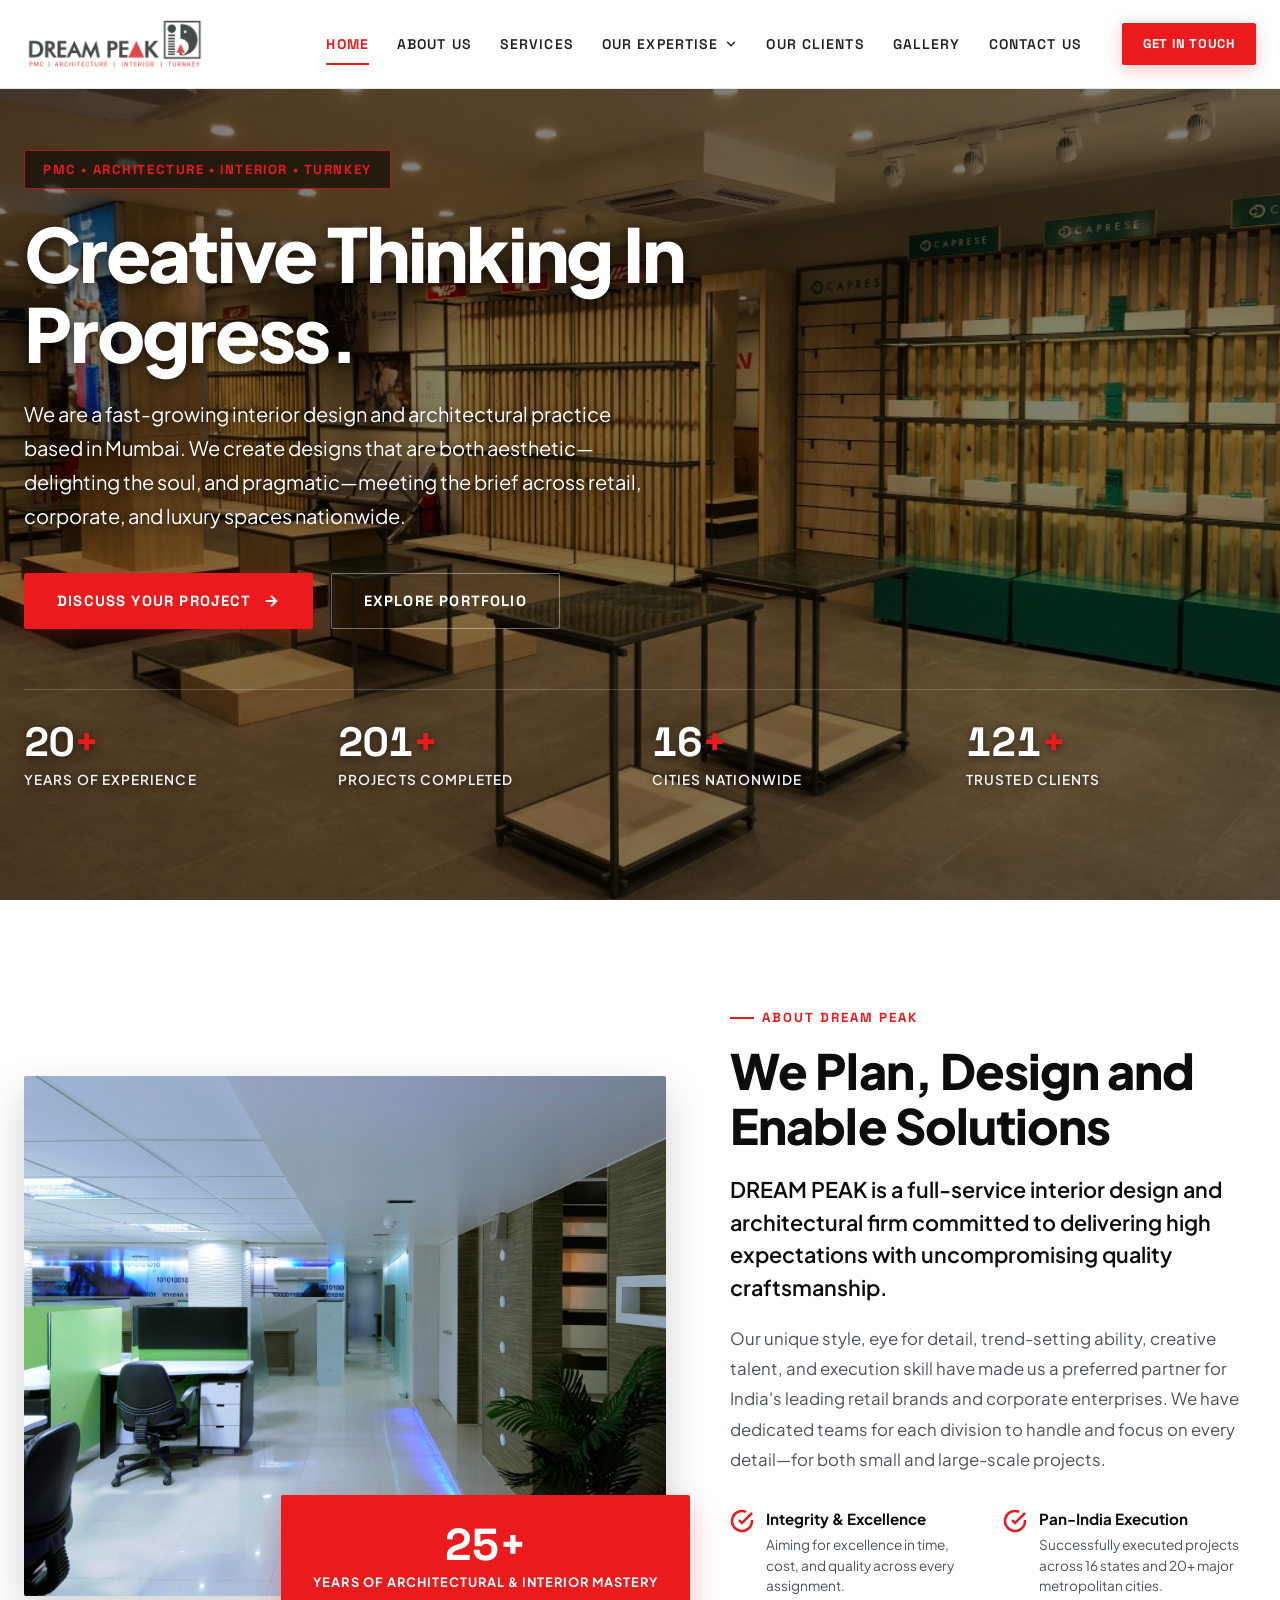
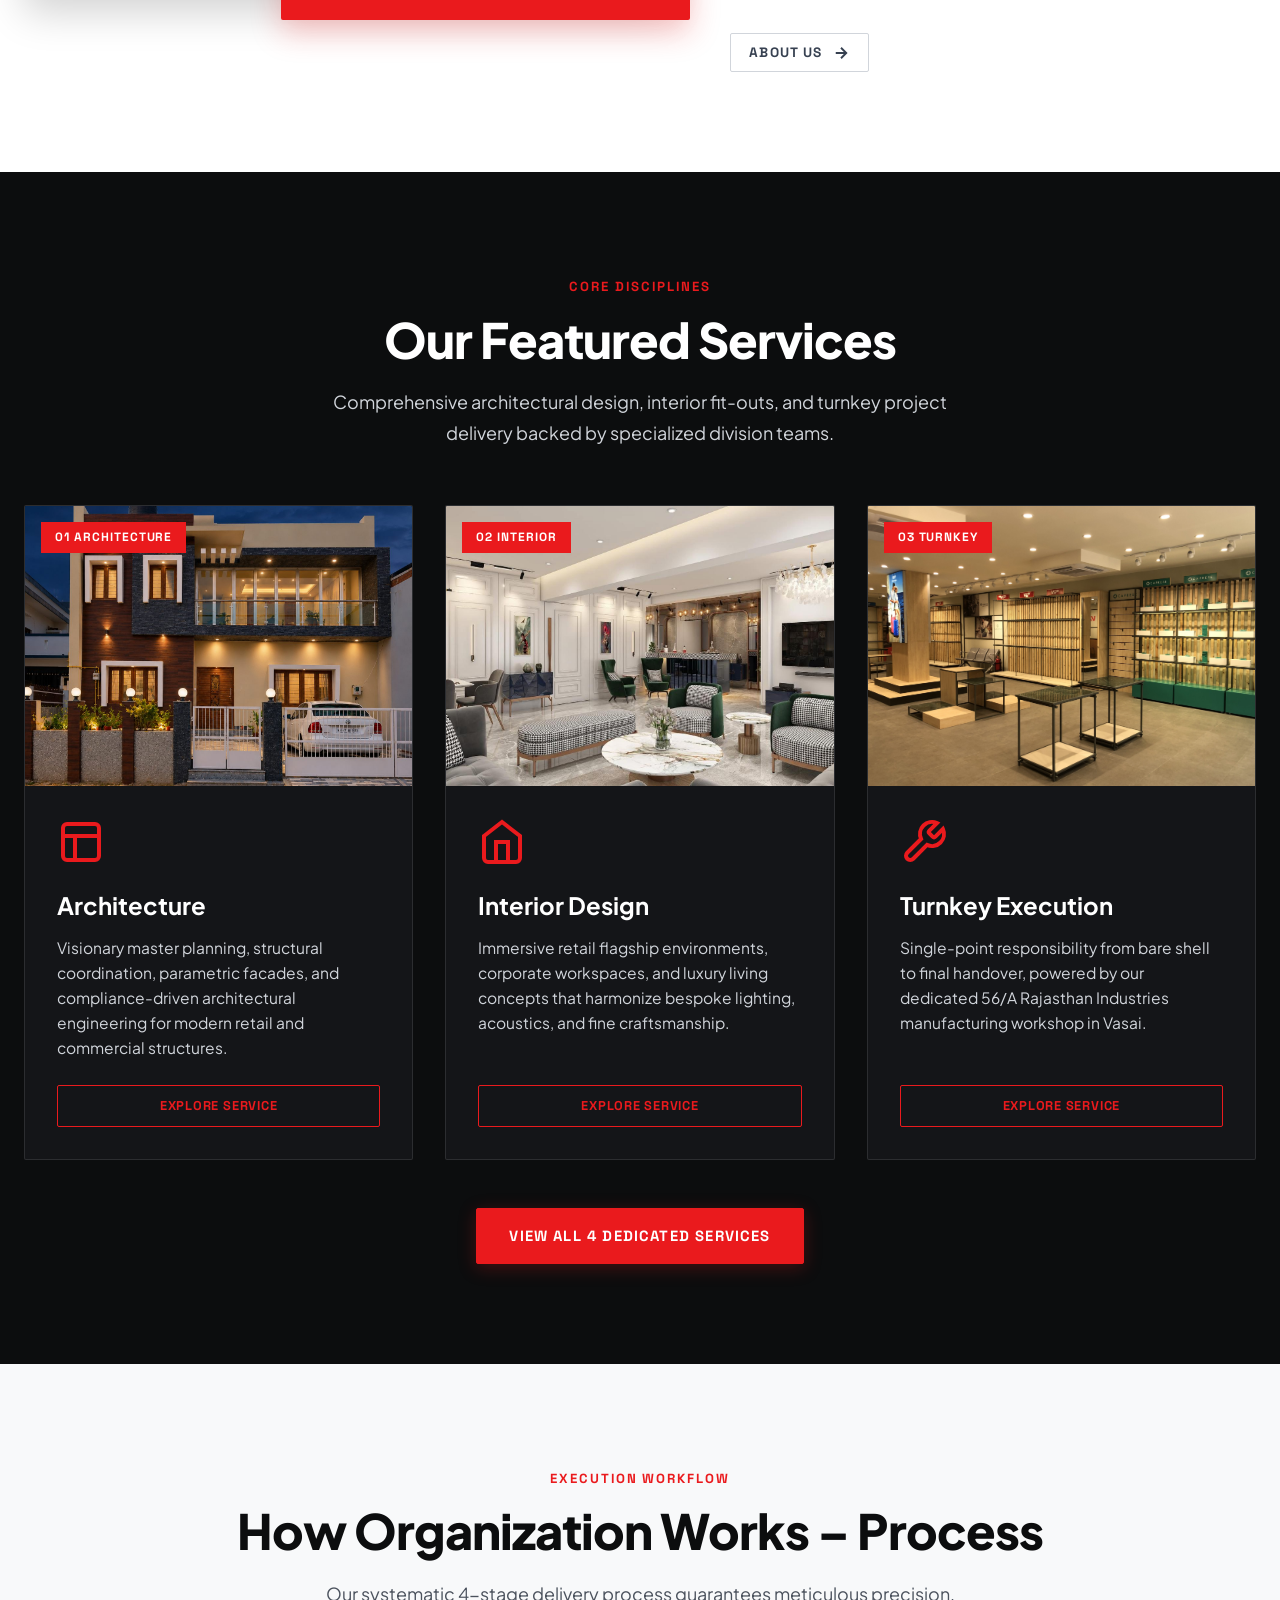
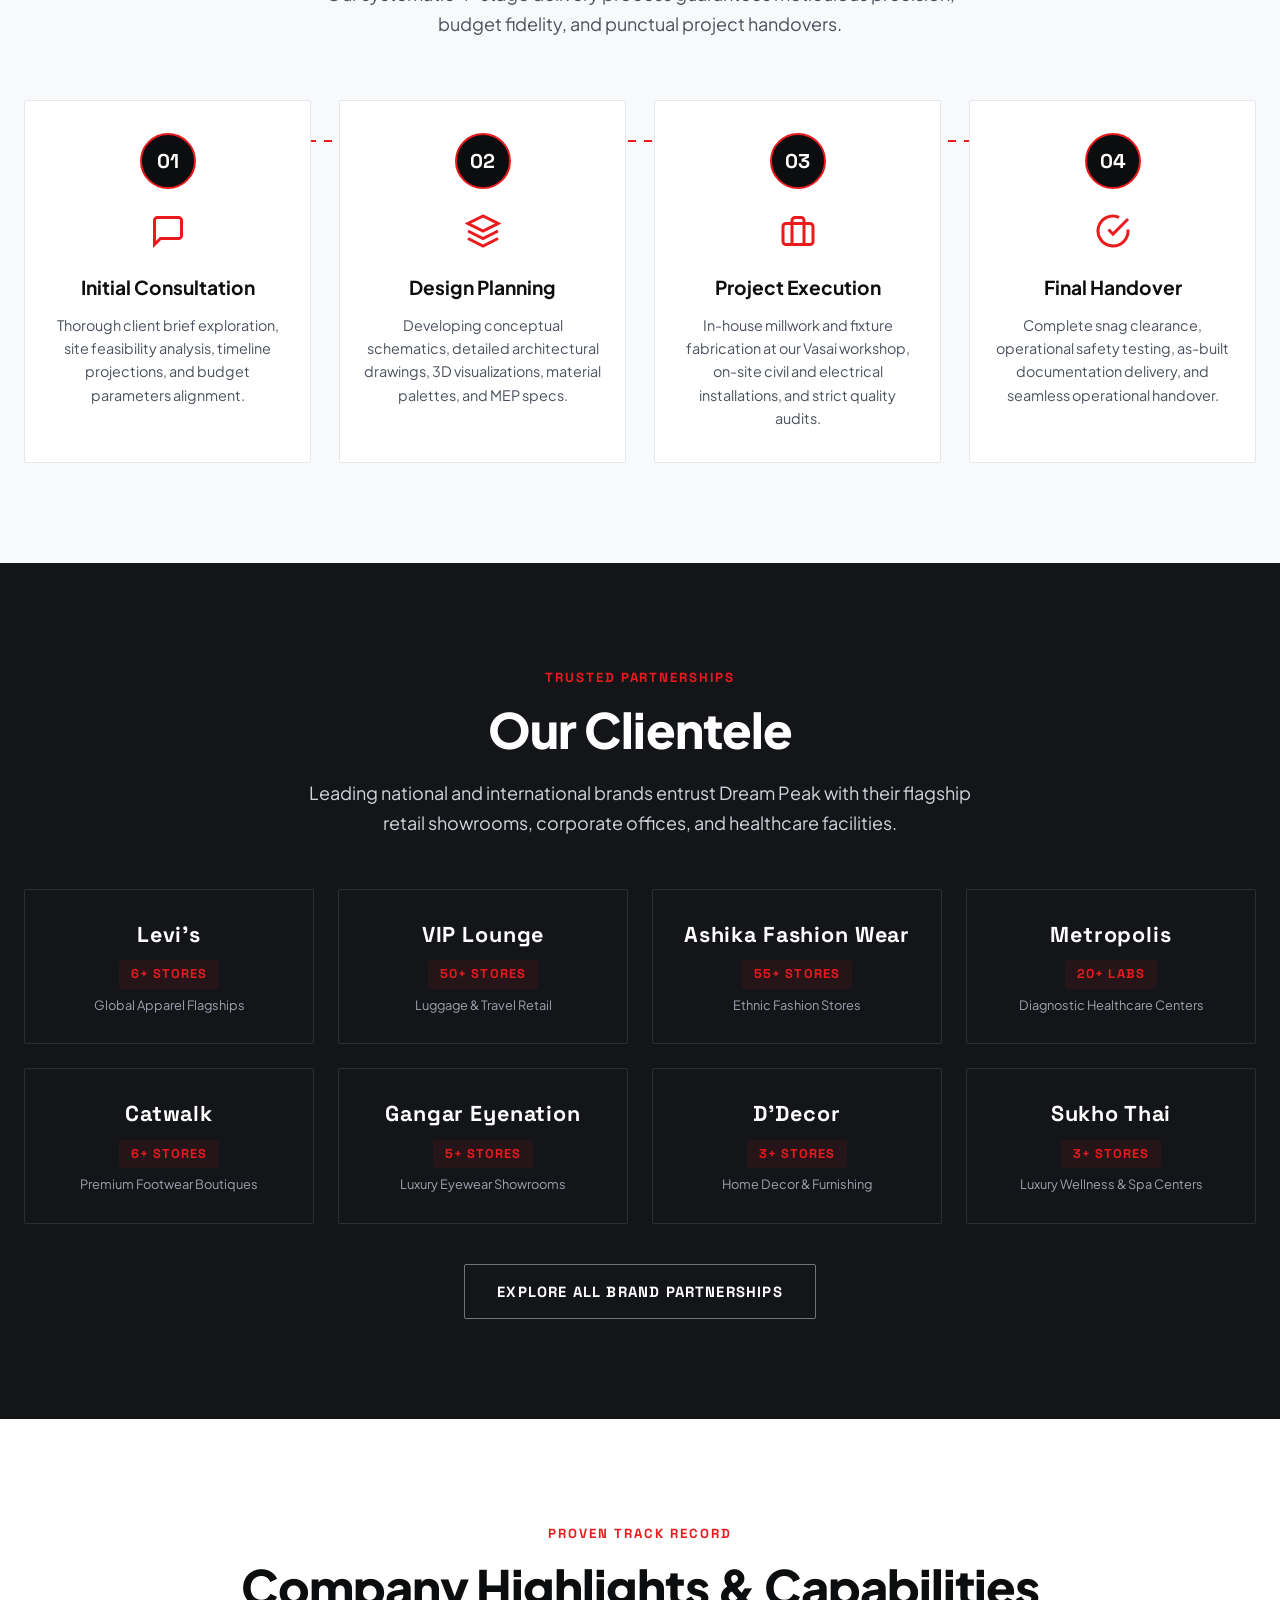
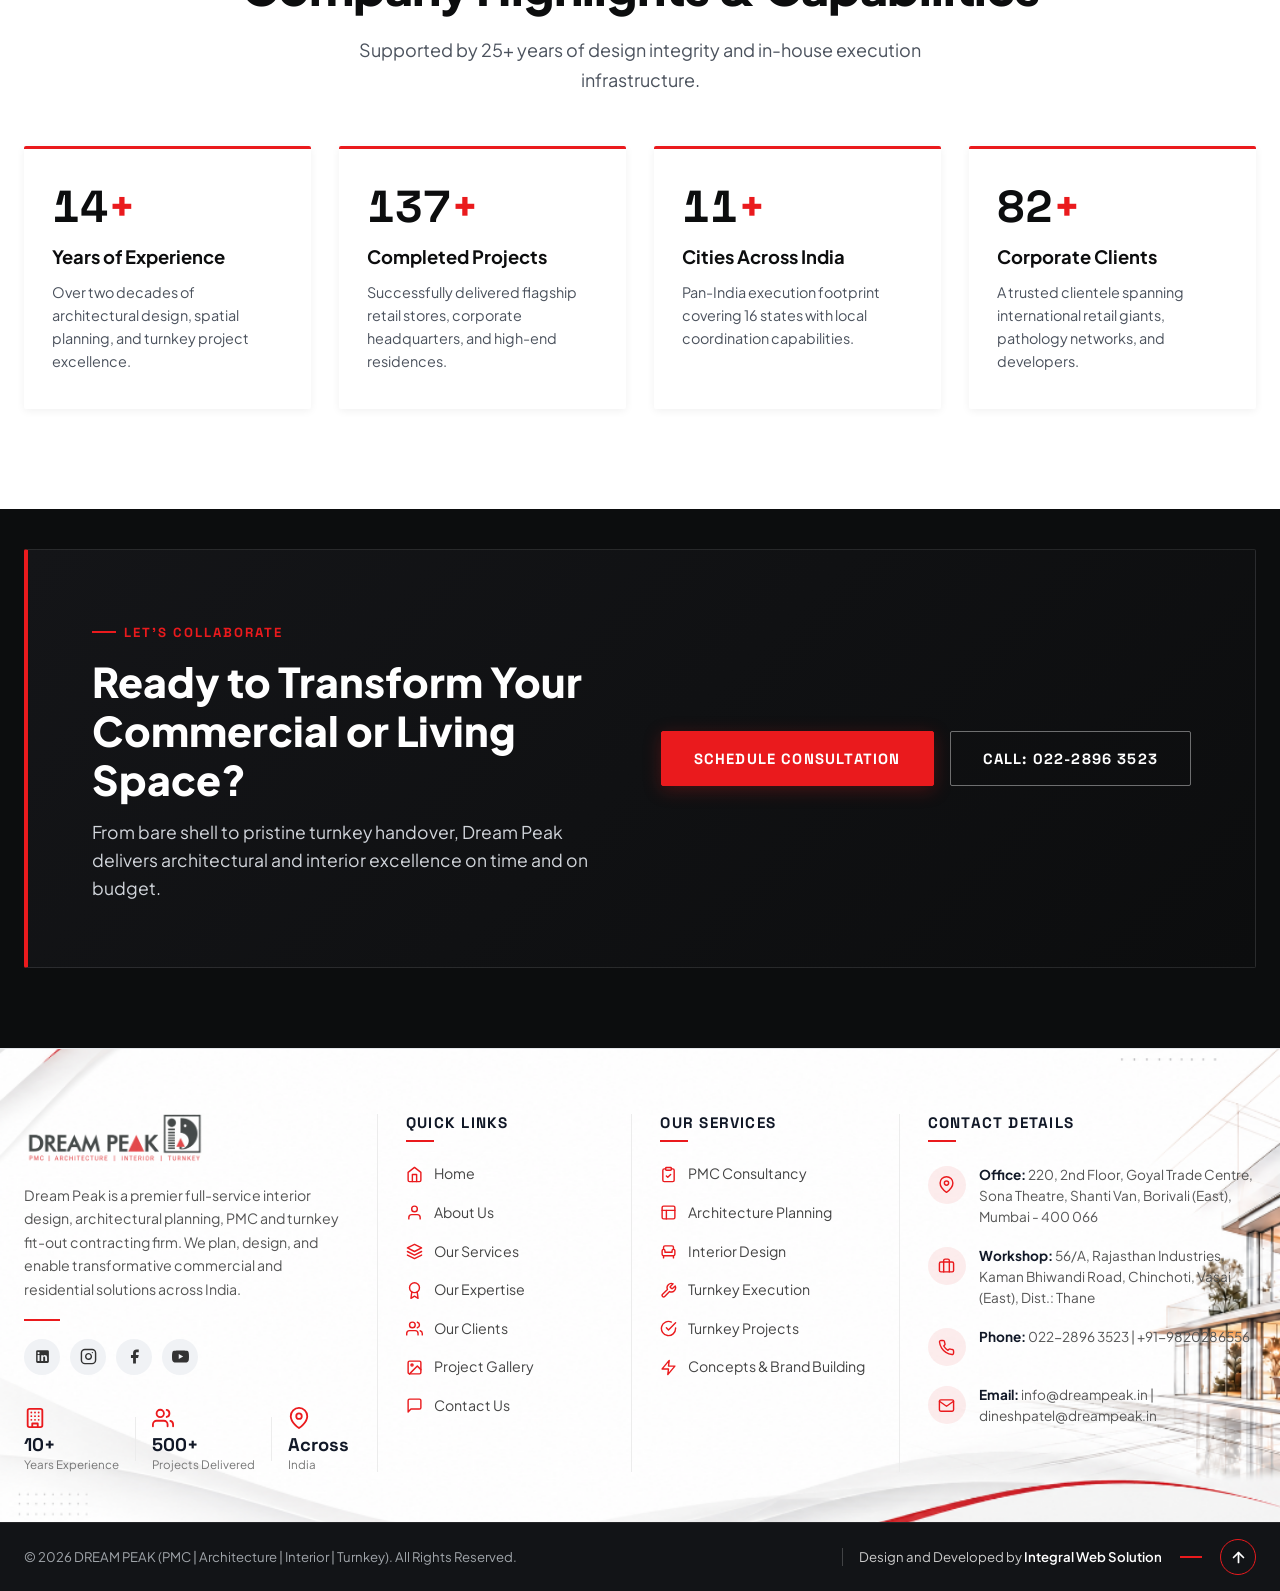
==== index.html @ 06df2786 "Initial commit - DreamPeak Website" ====
<!DOCTYPE html>
<html lang="en">
<head>
  <meta charset="UTF-8">
  <meta name="viewport" content="width=device-width, initial-scale=1.0">
  <title>DREAM PEAK | Architecture, Interior Design & Turnkey Execution</title>
  <meta name="description" content="Dream Peak is a premier architecture, interior design, PMC and turnkey execution firm. Delivering aesthetic and pragmatic retail, corporate and residential projects across India.">
  <link rel="stylesheet" href="assets/css/style.css">
  <link rel="icon" type="image/png" href="assets/images/logo/logo.png">
</head>
<body>

  <!-- SITE HEADER & NAVIGATION (PURE WHITE THEME) -->
  <header class="site-header">
    <div class="container header-container">
      <a href="/" class="site-logo">
        <img src="assets/images/logo/logo.png" alt="Dream Peak - PMC | Architecture | Interior | Turnkey">
      </a>

      <nav class="main-nav">
        <ul class="nav-links">
          <li class="nav-item"><a href="/" class="nav-link active">Home</a></li>
          <li class="nav-item"><a href="/about" class="nav-link">About Us</a></li>
          <li class="nav-item"><a href="/services" class="nav-link">Services</a></li>
                    <li class="nav-item nav-item-has-mega" id="expertiseNavItem">
            <a href="/expertise" class="nav-link nav-link-mega" id="expertiseMenuToggle" aria-haspopup="true" aria-expanded="false">
              <span>Our Expertise</span>
              <svg class="mega-chevron" viewBox="0 0 24 24" fill="none" stroke="currentColor" stroke-width="2.5" stroke-linecap="round" stroke-linejoin="round">
                <polyline points="6 9 12 15 18 9"></polyline>
              </svg>
            </a>
            
            <!-- MEGA MENU DROPDOWN PANEL -->
            <div class="mega-menu" id="expertiseMegaMenu" role="region" aria-label="Our Expertise submenu">
              <div class="mega-menu-pointer"></div>
              <div class="mega-menu-container">
                <div class="mega-menu-grid">
                  <!-- Category 1: Retail -->
                  <div class="mega-menu-col">
                    <a href="/retail" class="mega-category-card">
                      <div class="mega-img-wrap">
                        <img src="assets/images/expertise/mega-retail.jpg" alt="Retail Interior Solutions by Dream Peak" class="mega-img" loading="lazy">
                      </div>
                      <div class="mega-content">
                        <h3 class="mega-title">Retail</h3>
                        <p class="mega-desc">
                          End-to-end retail interior solutions that create engaging, brand-aligned spaces and high-performance customer experiences.
                        </p>
                        <span class="mega-cta">
                          Explore Retail <span class="mega-arrow">&rarr;</span>
                        </span>
                      </div>
                    </a>
                  </div>

                  <!-- Subtle Vertical Divider -->
                  <div class="mega-menu-divider"></div>

                  <!-- Category 2: Residence -->
                  <div class="mega-menu-col">
                    <a href="/residence" class="mega-category-card">
                      <div class="mega-img-wrap">
                        <img src="assets/images/expertise/mega-residence.jpg" alt="Residential Interior Design by Dream Peak" class="mega-img" loading="lazy">
                      </div>
                      <div class="mega-content">
                        <h3 class="mega-title">Residence</h3>
                        <p class="mega-desc">
                          Thoughtfully designed residential interiors that blend comfort, aesthetics, and functionality to create modern, personalized homes.
                        </p>
                        <span class="mega-cta">
                          Explore Residence <span class="mega-arrow">&rarr;</span>
                        </span>
                      </div>
                    </a>
                  </div>
                </div>
              </div>
            </div>
          </li>
          <li class="nav-item"><a href="/clients" class="nav-link">Our Clients</a></li>
          <li class="nav-item"><a href="/gallery" class="nav-link">Gallery</a></li>
          <li class="nav-item"><a href="/contact" class="nav-link">Contact Us</a></li>
        </ul>
        <div class="nav-cta">
          <a href="/contact" class="btn btn-primary btn-sm">Get In Touch</a>
        </div>
      </nav>

      <button class="mobile-toggle" aria-label="Open mobile navigation menu">
        <svg viewBox="0 0 24 24" fill="none" stroke="currentColor" stroke-width="2.2" stroke-linecap="round" stroke-linejoin="round">
          <line x1="3" y1="12" x2="21" y2="12"></line>
          <line x1="3" y1="6" x2="21" y2="6"></line>
          <line x1="3" y1="18" x2="21" y2="18"></line>
        </svg>
      </button>
    </div>
  </header>

  <!-- MOBILE NAVIGATION DRAWER -->
  <div class="mobile-drawer-overlay"></div>
  <aside class="mobile-drawer">
    <div>
      <div style="display: flex; align-items: center; justify-content: space-between; margin-bottom: 32px;">
        <img src="assets/images/logo/logo.png" alt="Dream Peak Logo" style="height: 38px; width: auto;">
        <button class="mobile-drawer-close" aria-label="Close mobile menu" style="background: none; border: none; color: #222222; cursor: pointer; padding: 4px;">
          <svg viewBox="0 0 24 24" style="width: 24px; height: 24px;" fill="none" stroke="currentColor" stroke-width="2">
            <line x1="18" y1="6" x2="6" y2="18"></line>
            <line x1="6" y1="6" x2="18" y2="18"></line>
          </svg>
        </button>
      </div>
      <nav class="mobile-nav-links">
        <a href="/" class="mobile-nav-link active">Home</a>
        <a href="/about" class="mobile-nav-link">About Us</a>
        <a href="/services" class="mobile-nav-link">Services</a>
                <div class="mobile-mega-item">
          <div class="mobile-mega-header" id="mobileExpertiseToggle">
            <a href="/expertise" class="mobile-nav-link">Our Expertise</a>
            <button type="button" class="mobile-mega-btn" aria-label="Toggle Our Expertise subcategories">
              <svg class="mobile-mega-chevron" viewBox="0 0 24 24" fill="none" stroke="currentColor" stroke-width="2.5"><polyline points="6 9 12 15 18 9"></polyline></svg>
            </button>
          </div>
          <div class="mobile-mega-submenu" id="mobileExpertiseSubmenu">
            <a href="/retail" class="mobile-mega-card">
              <img src="assets/images/expertise/mega-retail.jpg" alt="Retail" class="mobile-mega-img" loading="lazy">
              <div>
                <div class="mobile-mega-title">Retail</div>
                <div class="mobile-mega-cta">Explore Retail &rarr;</div>
              </div>
            </a>
            <a href="/residence" class="mobile-mega-card">
              <img src="assets/images/expertise/mega-residence.jpg" alt="Residence" class="mobile-mega-img" loading="lazy">
              <div>
                <div class="mobile-mega-title">Residence</div>
                <div class="mobile-mega-cta">Explore Residence &rarr;</div>
              </div>
            </a>
          </div>
        </div>
        <a href="/clients" class="mobile-nav-link">Our Clients</a>
        <a href="/gallery" class="mobile-nav-link">Gallery</a>
        <a href="/contact" class="mobile-nav-link">Contact Us</a>
      </nav>
    </div>

    <div class="mobile-drawer-footer">
      <a href="/contact" class="btn btn-primary" style="width: 100%;">Discuss Project</a>
      <div class="mobile-contact-info">
        <p><strong>Office:</strong> Goyal Trade Centre, Borivali (E), Mumbai</p>
        <p><strong>Phone:</strong> 022-2896 3523 | +91-9820286556</p>
        <p><strong>Email:</strong> info@dreampeak.in</p>
      </div>
    </div>
  </aside>

  <main>
    <!-- SECTION 1: MAIN HERO BANNER -->
    <section class="home-hero">
      <img src="assets/images/hero/IMG_2718.JPG" alt="Dream Peak Architecture & Interior Projects - Retail Showroom" class="home-hero-bg">
      <div class="home-hero-overlay"></div>
      <div class="container">
        <div class="home-hero-content">
          <div class="hero-badge">PMC • Architecture • Interior • Turnkey</div>
          <h1 class="hero-title">Creative Thinking In Progress.</h1>
          <p class="hero-subtitle">
            We are a fast-growing interior design and architectural practice based in Mumbai. We create designs that are both aesthetic—delighting the soul, and pragmatic—meeting the brief across retail, corporate, and luxury spaces nationwide.
          </p>
          <div class="hero-actions">
            <a href="/contact" class="btn btn-primary">
              Discuss Your Project
              <svg viewBox="0 0 24 24" fill="none" stroke="currentColor" stroke-width="2.5">
                <line x1="5" y1="12" x2="19" y2="12"></line>
                <polyline points="12 5 19 12 12 19"></polyline>
              </svg>
            </a>
            <a href="/gallery" class="btn btn-outline-white">Explore Portfolio</a>
          </div>
        </div>

        <!-- ANIMATED STATISTICS SECTION -->
        <div class="hero-stats-bar">
          <div class="stat-item">
            <div class="stat-number"><span class="counter" data-target="25">0</span><span class="text-red">+</span></div>
            <div class="stat-label">Years of Experience</div>
          </div>
          <div class="stat-item">
            <div class="stat-number"><span class="counter" data-target="250">0</span><span class="text-red">+</span></div>
            <div class="stat-label">Projects Completed</div>
          </div>
          <div class="stat-item">
            <div class="stat-number"><span class="counter" data-target="20">0</span><span class="text-red">+</span></div>
            <div class="stat-label">Cities Nationwide</div>
          </div>
          <div class="stat-item">
            <div class="stat-number"><span class="counter" data-target="150">0</span><span class="text-red">+</span></div>
            <div class="stat-label">Trusted Clients</div>
          </div>
        </div>
      </div>
    </section>

    <!-- SECTION 2: ABOUT DREAM PEAK (WHITE SECTION) -->
    <section class="section section-white">
      <div class="container">
        <div class="about-grid">
          <div class="about-image-wrapper">
            <img src="assets/images/gallery/corporate-office-passage.jpg" alt="Dream Peak Office and Design Practice" class="about-main-image">
            <div class="about-experience-badge">
              <div class="experience-years">25+</div>
              <div class="experience-text">Years of Architectural & Interior Mastery</div>
            </div>
          </div>

          <div class="about-content">
            <div class="section-tag">About Dream Peak</div>
            <h2 class="section-title">We Plan, Design and Enable Solutions</h2>
            <p class="about-content-lead">
              DREAM PEAK is a full-service interior design and architectural firm committed to delivering high expectations with uncompromising quality craftsmanship.
            </p>
            <p class="about-content-body">
              Our unique style, eye for detail, trend-setting ability, creative talent, and execution skill have made us a preferred partner for India's leading retail brands and corporate enterprises. We have dedicated teams for each division to handle and focus on every detail—for both small and large-scale projects.
            </p>

            <div class="about-pillars">
              <div class="pillar-item">
                <svg class="pillar-icon" viewBox="0 0 24 24" fill="none" stroke="currentColor" stroke-width="2.5">
                  <path d="M22 11.08V12a10 10 0 1 1-5.93-9.14"></path>
                  <polyline points="22 4 12 14.01 9 11.01"></polyline>
                </svg>
                <div>
                  <h4 class="pillar-title">Integrity & Excellence</h4>
                  <p class="pillar-desc">Aiming for excellence in time, cost, and quality across every assignment.</p>
                </div>
              </div>

              <div class="pillar-item">
                <svg class="pillar-icon" viewBox="0 0 24 24" fill="none" stroke="currentColor" stroke-width="2.5">
                  <path d="M22 11.08V12a10 10 0 1 1-5.93-9.14"></path>
                  <polyline points="22 4 12 14.01 9 11.01"></polyline>
                </svg>
                <div>
                  <h4 class="pillar-title">Pan-India Execution</h4>
                  <p class="pillar-desc">Successfully executed projects across 16 states and 20+ major metropolitan cities.</p>
                </div>
              </div>
            </div>

            <a href="/about" class="btn btn-outline-dark">
              About Us
              <svg viewBox="0 0 24 24" fill="none" stroke="currentColor" stroke-width="2.5">
                <line x1="5" y1="12" x2="19" y2="12"></line>
                <polyline points="12 5 19 12 12 19"></polyline>
              </svg>
            </a>
          </div>
        </div>
      </div>
    </section>

    <!-- SECTION 3: OUR SERVICES (DARK SECTION) -->
    <section class="section section-dark">
      <div class="container">
        <div class="text-center">
          <div class="section-tag">Core Disciplines</div>
          <h2 class="section-title">Our Featured Services</h2>
          <p class="section-subtitle">
            Comprehensive architectural design, interior fit-outs, and turnkey project delivery backed by specialized division teams.
          </p>
        </div>

        <div class="featured-services-grid">
          <!-- Card 1: Architecture -->
          <div class="service-card">
            <div class="service-card-image">
              <img src="assets/images/services/architecture.png" alt="Architecture Design Service">
              <div class="service-card-badge">01 Architecture</div>
            </div>
            <div class="service-card-body">
              <svg class="service-card-icon" viewBox="0 0 24 24" fill="none" stroke="currentColor" stroke-width="2">
                <rect x="3" y="3" width="18" height="18" rx="2" ry="2"></rect>
                <line x1="3" y1="9" x2="21" y2="9"></line>
                <line x1="9" y1="21" x2="9" y2="9"></line>
              </svg>
              <h3 class="service-card-title">Architecture</h3>
              <p class="service-card-desc">
                Visionary master planning, structural coordination, parametric facades, and compliance-driven architectural engineering for modern retail and commercial structures.
              </p>
              <a href="/services" class="btn btn-outline-red btn-sm">Explore Service</a>
            </div>
          </div>

          <!-- Card 2: Interior Design -->
          <div class="service-card">
            <div class="service-card-image">
              <img src="assets/images/services/interior.jpg" alt="Interior Design Service">
              <div class="service-card-badge">02 Interior</div>
            </div>
            <div class="service-card-body">
              <svg class="service-card-icon" viewBox="0 0 24 24" fill="none" stroke="currentColor" stroke-width="2">
                <path d="M3 9l9-7 9 7v11a2 2 0 0 1-2 2H5a2 2 0 0 1-2-2z"></path>
                <polyline points="9 22 9 12 15 12 15 22"></polyline>
              </svg>
              <h3 class="service-card-title">Interior Design</h3>
              <p class="service-card-desc">
                Immersive retail flagship environments, corporate workspaces, and luxury living concepts that harmonize bespoke lighting, acoustics, and fine craftsmanship.
              </p>
              <a href="/services" class="btn btn-outline-red btn-sm">Explore Service</a>
            </div>
          </div>

          <!-- Card 3: Turnkey Execution -->
          <div class="service-card">
            <div class="service-card-image">
              <img src="assets/images/services/turnkey.jpg" alt="Turnkey Execution Service">
              <div class="service-card-badge">03 Turnkey</div>
            </div>
            <div class="service-card-body">
              <svg class="service-card-icon" viewBox="0 0 24 24" fill="none" stroke="currentColor" stroke-width="2">
                <path d="M14.7 6.3a1 1 0 0 0 0 1.4l1.6 1.6a1 1 0 0 0 1.4 0l3.77-3.77a6 6 0 0 1-7.94 7.94l-6.91 6.91a2.12 2.12 0 0 1-3-3l6.91-6.91a6 6 0 0 1 7.94-7.94l-3.76 3.76z"></path>
              </svg>
              <h3 class="service-card-title">Turnkey Execution</h3>
              <p class="service-card-desc">
                Single-point responsibility from bare shell to final handover, powered by our dedicated 56/A Rajasthan Industries manufacturing workshop in Vasai.
              </p>
              <a href="/services" class="btn btn-outline-red btn-sm">Explore Service</a>
            </div>
          </div>
        </div>

        <div style="text-align: center; margin-top: 48px;">
          <a href="/services" class="btn btn-primary">View All 4 Dedicated Services</a>
        </div>
      </div>
    </section>

    <!-- SECTION 4: HOW ORGANIZATION WORKS - PROCESS (LIGHT SECTION) -->
    <section class="section section-light">
      <div class="container">
        <div class="text-center">
          <div class="section-tag">Execution Workflow</div>
          <h2 class="section-title">How Organization Works – Process</h2>
          <p class="section-subtitle">
            Our systematic 4-stage delivery process guarantees meticulous precision, budget fidelity, and punctual project handovers.
          </p>
        </div>

        <div class="process-grid">
          <!-- Step 1 -->
          <div class="process-step">
            <div class="process-step-num">01</div>
            <svg class="process-step-icon" viewBox="0 0 24 24" fill="none" stroke="currentColor" stroke-width="2">
              <path d="M21 15a2 2 0 0 1-2 2H7l-4 4V5a2 2 0 0 1 2-2h14a2 2 0 0 1 2 2z"></path>
            </svg>
            <h3 class="process-step-title">Initial Consultation</h3>
            <p class="process-step-desc">
              Thorough client brief exploration, site feasibility analysis, timeline projections, and budget parameters alignment.
            </p>
          </div>

          <!-- Step 2 -->
          <div class="process-step">
            <div class="process-step-num">02</div>
            <svg class="process-step-icon" viewBox="0 0 24 24" fill="none" stroke="currentColor" stroke-width="2">
              <polygon points="12 2 2 7 12 12 22 7 12 2"></polygon>
              <polyline points="2 17 12 22 22 17"></polyline>
              <polyline points="2 12 12 17 22 12"></polyline>
            </svg>
            <h3 class="process-step-title">Design Planning</h3>
            <p class="process-step-desc">
              Developing conceptual schematics, detailed architectural drawings, 3D visualizations, material palettes, and MEP specs.
            </p>
          </div>

          <!-- Step 3 -->
          <div class="process-step">
            <div class="process-step-num">03</div>
            <svg class="process-step-icon" viewBox="0 0 24 24" fill="none" stroke="currentColor" stroke-width="2">
              <rect x="2" y="7" width="20" height="14" rx="2" ry="2"></rect>
              <path d="M16 21V5a2 2 0 0 0-2-2h-4a2 2 0 0 0-2 2v16"></path>
            </svg>
            <h3 class="process-step-title">Project Execution</h3>
            <p class="process-step-desc">
              In-house millwork and fixture fabrication at our Vasai workshop, on-site civil and electrical installations, and strict quality audits.
            </p>
          </div>

          <!-- Step 4 -->
          <div class="process-step">
            <div class="process-step-num">04</div>
            <svg class="process-step-icon" viewBox="0 0 24 24" fill="none" stroke="currentColor" stroke-width="2">
              <path d="M22 11.08V12a10 10 0 1 1-5.93-9.14"></path>
              <polyline points="22 4 12 14.01 9 11.01"></polyline>
            </svg>
            <h3 class="process-step-title">Final Handover</h3>
            <p class="process-step-desc">
              Complete snag clearance, operational safety testing, as-built documentation delivery, and seamless operational handover.
            </p>
          </div>
        </div>
      </div>
    </section>

    <!-- SECTION 5: OUR CLIENTELE (CHARCOAL SECTION) -->
    <section class="section section-charcoal">
      <div class="container">
        <div class="text-center">
          <div class="section-tag">Trusted Partnerships</div>
          <h2 class="section-title">Our Clientele</h2>
          <p class="section-subtitle">
            Leading national and international brands entrust Dream Peak with their flagship retail showrooms, corporate offices, and healthcare facilities.
          </p>
        </div>

                        <div class="clients-logo-grid">
          <div class="client-logo-card">
            <div class="client-brand-name">Levi's</div>
            <div class="client-brand-count">6+ Stores</div>
            <div class="client-brand-sector">Global Apparel Flagships</div>
          </div>

          <div class="client-logo-card">
            <div class="client-brand-name">VIP Lounge</div>
            <div class="client-brand-count">50+ Stores</div>
            <div class="client-brand-sector">Luggage &amp; Travel Retail</div>
          </div>

          <div class="client-logo-card">
            <div class="client-brand-name">Ashika Fashion Wear</div>
            <div class="client-brand-count">55+ Stores</div>
            <div class="client-brand-sector">Ethnic Fashion Stores</div>
          </div>

          <div class="client-logo-card">
            <div class="client-brand-name">Metropolis</div>
            <div class="client-brand-count">20+ Labs</div>
            <div class="client-brand-sector">Diagnostic Healthcare Centers</div>
          </div>

          <div class="client-logo-card">
            <div class="client-brand-name">Catwalk</div>
            <div class="client-brand-count">6+ Stores</div>
            <div class="client-brand-sector">Premium Footwear Boutiques</div>
          </div>

          <div class="client-logo-card">
            <div class="client-brand-name">Gangar Eyenation</div>
            <div class="client-brand-count">5+ Stores</div>
            <div class="client-brand-sector">Luxury Eyewear Showrooms</div>
          </div>

          <div class="client-logo-card">
            <div class="client-brand-name">D'Decor</div>
            <div class="client-brand-count">3+ Stores</div>
            <div class="client-brand-sector">Home Decor &amp; Furnishing</div>
          </div>

          <div class="client-logo-card">
            <div class="client-brand-name">Sukho Thai</div>
            <div class="client-brand-count">3+ Stores</div>
            <div class="client-brand-sector">Luxury Wellness &amp; Spa Centers</div>
          </div>
        </div>

        <div style="text-align: center; margin-top: 40px;">
          <a href="/clients" class="btn btn-outline-white">Explore All Brand Partnerships</a>
        </div>
      </div>
    </section>

    <!-- SECTION 6: COMPANY HIGHLIGHTS / WHY CHOOSE US (WHITE SECTION) -->
    <section class="section section-white">
      <div class="container">
        <div class="text-center">
          <div class="section-tag">Proven Track Record</div>
          <h2 class="section-title">Company Highlights & Capabilities</h2>
          <p class="section-subtitle">
            Supported by 25+ years of design integrity and in-house execution infrastructure.
          </p>
        </div>

        <div class="highlights-grid">
          <div class="highlight-box">
            <div class="highlight-number"><span class="counter" data-target="25">0</span><span class="text-red">+</span></div>
            <h3 class="highlight-title">Years of Experience</h3>
            <p class="highlight-desc">
              Over two decades of architectural design, spatial planning, and turnkey project excellence.
            </p>
          </div>

          <div class="highlight-box">
            <div class="highlight-number"><span class="counter" data-target="250">0</span><span class="text-red">+</span></div>
            <h3 class="highlight-title">Completed Projects</h3>
            <p class="highlight-desc">
              Successfully delivered flagship retail stores, corporate headquarters, and high-end residences.
            </p>
          </div>

          <div class="highlight-box">
            <div class="highlight-number"><span class="counter" data-target="20">0</span><span class="text-red">+</span></div>
            <h3 class="highlight-title">Cities Across India</h3>
            <p class="highlight-desc">
              Pan-India execution footprint covering 16 states with local coordination capabilities.
            </p>
          </div>

          <div class="highlight-box">
            <div class="highlight-number"><span class="counter" data-target="150">0</span><span class="text-red">+</span></div>
            <h3 class="highlight-title">Corporate Clients</h3>
            <p class="highlight-desc">
              A trusted clientele spanning international retail giants, pathology networks, and developers.
            </p>
          </div>
        </div>
      </div>
    </section>

    <!-- SECTION 7: CONTACT CTA BANNER (DARK SECTION) -->
    <section class="section section-dark" style="padding-top: 40px; padding-bottom: 80px;">
      <div class="container">
        <div class="cta-banner">
          <div class="cta-content">
            <div class="section-tag">Let's Collaborate</div>
            <h2 class="cta-title">Ready to Transform Your Commercial or Living Space?</h2>
            <p class="cta-desc">
              From bare shell to pristine turnkey handover, Dream Peak delivers architectural and interior excellence on time and on budget.
            </p>
          </div>
          <div class="cta-actions">
            <a href="/contact" class="btn btn-primary">Schedule Consultation</a>
            <a href="tel:02228963523" class="btn btn-outline-white">Call: 022-2896 3523</a>
          </div>
        </div>
      </div>
    </section>
  </main>

    <!-- SITE FOOTER – PREMIUM ARCHITECTURAL STYLE -->
  <footer class="site-footer">
    <div class="container footer-container">
      <div class="footer-grid">
        <!-- Column 1: Company Introduction -->
        <div class="footer-col footer-col-intro">
          <a href="/" class="footer-logo">
            <img src="assets/images/logo/logo.png" alt="Dream Peak - PMC | Architecture | Interior | Turnkey">
          </a>
          <p class="footer-about-text">
            Dream Peak is a premier full-service interior design, architectural planning, PMC and turnkey fit-out contracting firm. We plan, design, and enable transformative commercial and residential solutions across India.
          </p>
          <div class="footer-col1-accent-line"></div>
          
          <!-- Social Media Icons -->
          <div class="footer-social-links">
            <a href="https://www.linkedin.com/" target="_blank" rel="noopener noreferrer" class="footer-social-icon" aria-label="LinkedIn">
              <svg viewBox="0 0 24 24" fill="currentColor">
                <path d="M19 3a2 2 0 0 1 2 2v14a2 2 0 0 1-2 2H5a2 2 0 0 1-2-2V5a2 2 0 0 1 2-2h14m-.5 15.5v-5.3a3.26 3.26 0 0 0-3.26-3.26c-.85 0-1.84.52-2.28 1.3v-1.11h-2.79v8.37h2.79v-4.93c0-.77.62-1.4 1.39-1.4a1.4 1.4 0 0 1 1.4 1.4v4.93h2.75M6.46 8.76a1.53 1.53 0 1 0 0-3.06 1.53 1.53 0 0 0 0 3.06m1.4 9.74V9.93H5.06v8.57h2.8z"/>
              </svg>
            </a>
            <a href="https://www.instagram.com/" target="_blank" rel="noopener noreferrer" class="footer-social-icon" aria-label="Instagram">
              <svg viewBox="0 0 24 24" fill="none" stroke="currentColor" stroke-width="2" stroke-linecap="round" stroke-linejoin="round">
                <rect x="2" y="2" width="20" height="20" rx="5" ry="5"></rect>
                <path d="M16 11.37A4 4 0 1 1 12.63 8 4 4 0 0 1 16 11.37z"></path>
                <line x1="17.5" y1="6.5" x2="17.51" y2="6.5"></line>
              </svg>
            </a>
            <a href="https://www.facebook.com/" target="_blank" rel="noopener noreferrer" class="footer-social-icon" aria-label="Facebook">
              <svg viewBox="0 0 24 24" fill="currentColor">
                <path d="M18 2h-3a5 5 0 0 0-5 5v3H7v4h3v8h4v-8h3l1-4h-4V7a1 1 0 0 1 1-1h3z"/>
              </svg>
            </a>
            <a href="https://www.youtube.com/" target="_blank" rel="noopener noreferrer" class="footer-social-icon" aria-label="YouTube">
              <svg viewBox="0 0 24 24" fill="currentColor">
                <path d="M23.498 6.186a3.016 3.016 0 0 0-2.122-2.136C19.505 3.5 12 3.5 12 3.5s-7.505 0-9.377.55a3.016 3.016 0 0 0-2.122 2.136C0 8.07 0 12 0 12s0 3.93.502 5.814a3.016 3.016 0 0 0 2.122 2.136c1.871.55 9.376.55 9.376.55s7.505 0 9.377-.55a3.015 3.015 0 0 0 2.122-2.136C24 15.93 24 12 24 12s0-3.93-.502-5.814zM9.545 15.568V8.432L15.818 12l-6.273 3.568z"/>
              </svg>
            </a>
          </div>

          <!-- 3 Company Statistics -->
          <div class="footer-stats-strip">
            <div class="footer-stat-box">
              <svg class="footer-stat-icon" viewBox="0 0 24 24" fill="none" stroke="currentColor" stroke-width="2" stroke-linecap="round" stroke-linejoin="round">
                <rect x="4" y="2" width="16" height="20" rx="2" ry="2"></rect>
                <path d="M9 22v-4h6v4"></path>
                <path d="M8 6h.01"></path>
                <path d="M16 6h.01"></path>
                <path d="M12 6h.01"></path>
                <path d="M12 10h.01"></path>
                <path d="M12 14h.01"></path>
                <path d="M16 10h.01"></path>
                <path d="M16 14h.01"></path>
                <path d="M8 10h.01"></path>
                <path d="M8 14h.01"></path>
              </svg>
              <div class="footer-stat-value">10+</div>
              <div class="footer-stat-desc">Years Experience</div>
            </div>
            <div class="footer-stat-divider"></div>
            <div class="footer-stat-box">
              <svg class="footer-stat-icon" viewBox="0 0 24 24" fill="none" stroke="currentColor" stroke-width="2" stroke-linecap="round" stroke-linejoin="round">
                <path d="M17 21v-2a4 4 0 0 0-4-4H5a4 4 0 0 0-4 4v2"></path>
                <circle cx="9" cy="7" r="4"></circle>
                <path d="M23 21v-2a4 4 0 0 0-3-3.87"></path>
                <path d="M16 3.13a4 4 0 0 1 0 7.75"></path>
              </svg>
              <div class="footer-stat-value">500+</div>
              <div class="footer-stat-desc">Projects Delivered</div>
            </div>
            <div class="footer-stat-divider"></div>
            <div class="footer-stat-box">
              <svg class="footer-stat-icon" viewBox="0 0 24 24" fill="none" stroke="currentColor" stroke-width="2" stroke-linecap="round" stroke-linejoin="round">
                <path d="M21 10c0 7-9 13-9 13s-9-6-9-13a9 9 0 0 1 18 0z"></path>
                <circle cx="12" cy="10" r="3"></circle>
              </svg>
              <div class="footer-stat-value">Across</div>
              <div class="footer-stat-desc">India</div>
            </div>
          </div>
        </div>

        <!-- Column 2: Quick Links -->
        <div class="footer-col footer-col-links">
          <h4 class="footer-heading">QUICK LINKS</h4>
          <div class="footer-heading-line"></div>
          <ul class="footer-links">
            <li>
              <a href="/" class="footer-link">
                <svg class="footer-link-icon" viewBox="0 0 24 24" fill="none" stroke="currentColor" stroke-width="2" stroke-linecap="round" stroke-linejoin="round">
                  <path d="M3 9l9-7 9 7v11a2 2 0 0 1-2 2H5a2 2 0 0 1-2-2z"></path>
                  <polyline points="9 22 9 12 15 12 15 22"></polyline>
                </svg>
                <span>Home</span>
              </a>
            </li>
            <li>
              <a href="/about" class="footer-link">
                <svg class="footer-link-icon" viewBox="0 0 24 24" fill="none" stroke="currentColor" stroke-width="2" stroke-linecap="round" stroke-linejoin="round">
                  <path d="M20 21v-2a4 4 0 0 0-4-4H8a4 4 0 0 0-4 4v2"></path>
                  <circle cx="12" cy="7" r="4"></circle>
                </svg>
                <span>About Us</span>
              </a>
            </li>
            <li>
              <a href="/services" class="footer-link">
                <svg class="footer-link-icon" viewBox="0 0 24 24" fill="none" stroke="currentColor" stroke-width="2" stroke-linecap="round" stroke-linejoin="round">
                  <polygon points="12 2 2 7 12 12 22 7 12 2"></polygon>
                  <polyline points="2 17 12 22 22 17"></polyline>
                  <polyline points="2 12 12 17 22 12"></polyline>
                </svg>
                <span>Our Services</span>
              </a>
            </li>
            <li>
              <a href="/expertise" class="footer-link">
                <svg class="footer-link-icon" viewBox="0 0 24 24" fill="none" stroke="currentColor" stroke-width="2" stroke-linecap="round" stroke-linejoin="round">
                  <circle cx="12" cy="8" r="7"></circle>
                  <polyline points="8.21 13.89 7 23 12 20 17 23 15.79 13.88"></polyline>
                </svg>
                <span>Our Expertise</span>
              </a>
            </li>
            <li>
              <a href="/clients" class="footer-link">
                <svg class="footer-link-icon" viewBox="0 0 24 24" fill="none" stroke="currentColor" stroke-width="2" stroke-linecap="round" stroke-linejoin="round">
                  <path d="M17 21v-2a4 4 0 0 0-4-4H5a4 4 0 0 0-4 4v2"></path>
                  <circle cx="9" cy="7" r="4"></circle>
                  <path d="M23 21v-2a4 4 0 0 0-3-3.87"></path>
                  <path d="M16 3.13a4 4 0 0 1 0 7.75"></path>
                </svg>
                <span>Our Clients</span>
              </a>
            </li>
            <li>
              <a href="/gallery" class="footer-link">
                <svg class="footer-link-icon" viewBox="0 0 24 24" fill="none" stroke="currentColor" stroke-width="2" stroke-linecap="round" stroke-linejoin="round">
                  <rect x="3" y="3" width="18" height="18" rx="2" ry="2"></rect>
                  <circle cx="8.5" cy="8.5" r="1.5"></circle>
                  <polyline points="21 15 16 10 5 21"></polyline>
                </svg>
                <span>Project Gallery</span>
              </a>
            </li>
            <li>
              <a href="/contact" class="footer-link">
                <svg class="footer-link-icon" viewBox="0 0 24 24" fill="none" stroke="currentColor" stroke-width="2" stroke-linecap="round" stroke-linejoin="round">
                  <path d="M21 15a2 2 0 0 1-2 2H7l-4 4V5a2 2 0 0 1 2-2h14a2 2 0 0 1 2 2z"></path>
                </svg>
                <span>Contact Us</span>
              </a>
            </li>
          </ul>
        </div>

        <!-- Column 3: Our Services -->
        <div class="footer-col footer-col-services">
          <h4 class="footer-heading">OUR SERVICES</h4>
          <div class="footer-heading-line"></div>
          <ul class="footer-links">
            <li>
              <a href="/services" class="footer-link">
                <svg class="footer-link-icon" viewBox="0 0 24 24" fill="none" stroke="currentColor" stroke-width="2" stroke-linecap="round" stroke-linejoin="round">
                  <path d="M16 4h2a2 2 0 0 1 2 2v14a2 2 0 0 1-2 2H6a2 2 0 0 1-2-2V6a2 2 0 0 1 2-2h2"></path>
                  <rect x="8" y="2" width="8" height="4" rx="1" ry="1"></rect>
                  <path d="M9 14l2 2 4-4"></path>
                </svg>
                <span>PMC Consultancy</span>
              </a>
            </li>
            <li>
              <a href="/services" class="footer-link">
                <svg class="footer-link-icon" viewBox="0 0 24 24" fill="none" stroke="currentColor" stroke-width="2" stroke-linecap="round" stroke-linejoin="round">
                  <rect x="3" y="3" width="18" height="18" rx="2" ry="2"></rect>
                  <line x1="3" y1="9" x2="21" y2="9"></line>
                  <line x1="9" y1="21" x2="9" y2="9"></line>
                </svg>
                <span>Architecture Planning</span>
              </a>
            </li>
            <li>
              <a href="/services" class="footer-link">
                <svg class="footer-link-icon" viewBox="0 0 24 24" fill="none" stroke="currentColor" stroke-width="2" stroke-linecap="round" stroke-linejoin="round">
                  <path d="M19 9V6a2 2 0 0 0-2-2H7a2 2 0 0 0-2 2v3"></path>
                  <path d="M3 11v5a2 2 0 0 0 2 2h14a2 2 0 0 0 2-2v-5a2 2 0 0 0-4 0v2H7v-2a2 2 0 0 0-4 0z"></path>
                  <line x1="5" y1="18" x2="5" y2="21"></line>
                  <line x1="19" y1="18" x2="19" y2="21"></line>
                </svg>
                <span>Interior Design</span>
              </a>
            </li>
            <li>
              <a href="/services" class="footer-link">
                <svg class="footer-link-icon" viewBox="0 0 24 24" fill="none" stroke="currentColor" stroke-width="2" stroke-linecap="round" stroke-linejoin="round">
                  <path d="M14.7 6.3a1 1 0 0 0 0 1.4l1.6 1.6a1 1 0 0 0 1.4 0l3.77-3.77a6 6 0 0 1-7.94 7.94l-6.91 6.91a2.12 2.12 0 0 1-3-3l6.91-6.91a6 6 0 0 1 7.94-7.94l-3.76 3.76z"></path>
                </svg>
                <span>Turnkey Execution</span>
              </a>
            </li>
            <li>
              <a href="/expertise" class="footer-link">
                <svg class="footer-link-icon" viewBox="0 0 24 24" fill="none" stroke="currentColor" stroke-width="2" stroke-linecap="round" stroke-linejoin="round">
                  <path d="M22 11.08V12a10 10 0 1 1-5.93-9.14"></path>
                  <polyline points="22 4 12 14.01 9 11.01"></polyline>
                </svg>
                <span>Turnkey Projects</span>
              </a>
            </li>
            <li>
              <a href="/expertise" class="footer-link">
                <svg class="footer-link-icon" viewBox="0 0 24 24" fill="none" stroke="currentColor" stroke-width="2" stroke-linecap="round" stroke-linejoin="round">
                  <polygon points="13 2 3 14 12 14 11 22 21 10 12 10 13 2"></polygon>
                </svg>
                <span>Concepts &amp; Brand Building</span>
              </a>
            </li>
          </ul>
        </div>

        <!-- Column 4: Contact Details -->
        <div class="footer-col footer-col-contact">
          <h4 class="footer-heading">CONTACT DETAILS</h4>
          <div class="footer-heading-line"></div>
          
          <div class="footer-contact-item">
            <div class="footer-contact-icon-wrap">
              <svg class="footer-contact-icon" viewBox="0 0 24 24" fill="none" stroke="currentColor" stroke-width="2" stroke-linecap="round" stroke-linejoin="round">
                <path d="M21 10c0 7-9 13-9 13s-9-6-9-13a9 9 0 0 1 18 0z"></path>
                <circle cx="12" cy="10" r="3"></circle>
              </svg>
            </div>
            <div class="footer-contact-text">
              <strong>Office:</strong> 220, 2nd Floor, Goyal Trade Centre, Sona Theatre, Shanti Van, Borivali (East), Mumbai - 400 066
            </div>
          </div>

          <div class="footer-contact-item">
            <div class="footer-contact-icon-wrap">
              <svg class="footer-contact-icon" viewBox="0 0 24 24" fill="none" stroke="currentColor" stroke-width="2" stroke-linecap="round" stroke-linejoin="round">
                <rect x="2" y="7" width="20" height="14" rx="2" ry="2"></rect>
                <path d="M16 21V5a2 2 0 0 0-2-2h-4a2 2 0 0 0-2 2v16"></path>
              </svg>
            </div>
            <div class="footer-contact-text">
              <strong>Workshop:</strong> 56/A, Rajasthan Industries, Kaman Bhiwandi Road, Chinchoti, Vasai (East), Dist.: Thane
            </div>
          </div>

          <div class="footer-contact-item">
            <div class="footer-contact-icon-wrap">
              <svg class="footer-contact-icon" viewBox="0 0 24 24" fill="none" stroke="currentColor" stroke-width="2" stroke-linecap="round" stroke-linejoin="round">
                <path d="M22 16.92v3a2 2 0 0 1-2.18 2 19.79 19.79 0 0 1-8.63-3.07 19.5 19.5 0 0 1-6-6 19.79 19.79 0 0 1-3.07-8.67A2 2 0 0 1 4.11 2h3a2 2 0 0 1 2 1.72 12.84 12.84 0 0 0 .7 2.81 2 2 0 0 1-.45 2.11L8.09 9.91a16 16 0 0 0 6 6l1.27-1.27a2 2 0 0 1 2.11-.45 12.84 12.84 0 0 0 2.81.7A2 2 0 0 1 22 16.92z"></path>
              </svg>
            </div>
            <div class="footer-contact-text">
              <strong>Phone:</strong> <a href="tel:02228963523">022-2896 3523</a> | <a href="tel:+919820286556">+91-9820286556</a>
            </div>
          </div>

          <div class="footer-contact-item">
            <div class="footer-contact-icon-wrap">
              <svg class="footer-contact-icon" viewBox="0 0 24 24" fill="none" stroke="currentColor" stroke-width="2" stroke-linecap="round" stroke-linejoin="round">
                <path d="M4 4h16c1.1 0 2 .9 2 2v12c0 1.1-.9 2-2 2H4c-1.1 0-2-.9-2-2V6c0-1.1.9-2 2-2z"></path>
                <polyline points="22,6 12,13 2,6"></polyline>
              </svg>
            </div>
            <div class="footer-contact-text">
              <strong>Email:</strong> <a href="mailto:info@dreampeak.in">info@dreampeak.in</a> | <a href="mailto:dineshpatel@dreampeak.in">dineshpatel@dreampeak.in</a>
            </div>
          </div>
        </div>
      </div>
    </div>

    <!-- Full-Width Bottom Copyright Bar -->
    <div class="footer-bottom-bar">
      <div class="container footer-bottom-container">
        <div class="footer-bottom-left">
          &copy; 2026 DREAM PEAK (PMC | Architecture | Interior | Turnkey). All Rights Reserved.
        </div>
        
        <div class="footer-bottom-right">
          <span class="footer-bottom-divider"></span>
          <span class="footer-credit">
            Design and Developed by <a href="https://integralwebsolution.com/" target="_blank" rel="noopener noreferrer" class="footer-credit-link">Integral Web Solution</a>
          </span>
          <span class="footer-dev-line"></span>
          
          <!-- Back to Top Button -->
          <button type="button" class="back-to-top-btn" id="backToTopBtn" aria-label="Back to Top" title="Back to Top">
            <svg viewBox="0 0 24 24" fill="none" stroke="currentColor" stroke-width="2.4" stroke-linecap="round" stroke-linejoin="round">
              <line x1="12" y1="19" x2="12" y2="5"></line>
              <polyline points="5 12 12 5 19 12"></polyline>
            </svg>
          </button>
        </div>
      </div>
    </div>
  </footer>

  <script src="assets/js/main.js"></script>
</body>
</html>
---- assets/css/style.css ----
/* ==========================================================================
   DREAM PEAK – ARCHITECTURE | INTERIOR | PMC | TURNKEY
   Official Design System & Stylesheet
   ========================================================================== */

@import url('https://fonts.googleapis.com/css2?family=Plus+Jakarta+Sans:wght@300;400;500;600;700;800&family=Space+Grotesk:wght@500;600;700&display=swap');

:root {
  /* Brand Core Colors */
  --color-black: #0c0d0e;
  --color-charcoal: #141518;
  --color-dark-surface: #1b1c20;
  --color-dark-elevated: #24262b;
  --color-white: #ffffff;
  --color-offwhite: #f8f9fa;
  --color-light-surface: #f1f3f5;
  --color-light-border: #e2e5e9;
  
  /* Brand Accent: Neon Red from Dream Peak Logo (#E31E24 / #EA1A1D) */
  --color-red: #ea1a1d;
  --color-red-hover: #c91114;
  --color-red-glow: rgba(234, 26, 29, 0.25);
  --color-red-subtle: rgba(234, 26, 29, 0.08);

  /* Typography Colors */
  --text-primary-dark: #0f1012;
  --text-charcoal: #222222;
  --text-secondary-dark: #4b525d;
  --text-medium-grey: #666666;
  --text-muted-dark: #717a8a;
  
  --text-primary-light: #ffffff;
  --text-secondary-light: #d1d5db;
  --text-muted-light: #9ca3af;

  /* Borders */
  --border-on-dark: rgba(255, 255, 255, 0.1);
  --border-on-dark-hover: rgba(234, 26, 29, 0.5);
  --border-on-light: #e5e7eb;
  --border-on-light-hover: rgba(234, 26, 29, 0.4);

  /* Typography */
  --font-main: 'Plus Jakarta Sans', -apple-system, BlinkMacSystemFont, 'Segoe UI', Roboto, sans-serif;
  --font-accent: 'Space Grotesk', -apple-system, BlinkMacSystemFont, sans-serif;

  /* Spacing */
  --section-padding: 100px 0;
  --container-width: 1280px;
  --container-padding: 0 24px;

  /* Transitions */
  --transition-fast: 0.2s ease;
  --transition-normal: 0.35s cubic-bezier(0.16, 1, 0.3, 1);
  --transition-slow: 0.6s cubic-bezier(0.16, 1, 0.3, 1);

  /* Shadows */
  --shadow-sm: 0 2px 8px rgba(0, 0, 0, 0.06);
  --shadow-md: 0 8px 24px rgba(0, 0, 0, 0.1);
  --shadow-lg: 0 16px 40px rgba(0, 0, 0, 0.18);
  --shadow-red: 0 10px 30px rgba(234, 26, 29, 0.25);
}

/* Base Reset */
*, *::before, *::after {
  box-sizing: border-box;
  margin: 0;
  padding: 0;
}

html {
  font-size: 16px;
  scroll-behavior: smooth;
  -webkit-font-smoothing: antialiased;
  -moz-osx-font-smoothing: grayscale;
}

body {
  font-family: var(--font-main);
  background-color: var(--color-black);
  color: var(--text-primary-light);
  line-height: 1.6;
  overflow-x: hidden;
}

img {
  max-width: 100%;
  height: auto;
  display: block;
}

a {
  color: inherit;
  text-decoration: none;
  transition: color var(--transition-fast);
}

button, input, textarea, select {
  font-family: inherit;
  font-size: inherit;
}

ul, ol {
  list-style: none;
}

/* Container */
.container {
  max-width: var(--container-width);
  margin-left: auto;
  margin-right: auto;
  padding-left: 24px;
  padding-right: 24px;
  width: 100%;
}

.container-wide {
  max-width: 1440px;
  margin-left: auto;
  margin-right: auto;
  padding-left: 24px;
  padding-right: 24px;
  width: 100%;
}

/* Section Theming (Alternating Black & White) */
.section {
  padding: var(--section-padding);
  position: relative;
}

.section-dark {
  background-color: var(--color-black);
  color: var(--text-primary-light);
}

.section-charcoal {
  background-color: var(--color-charcoal);
  color: var(--text-primary-light);
}

.section-white {
  background-color: var(--color-white);
  color: var(--text-primary-dark);
}

.section-light {
  background-color: var(--color-offwhite);
  color: var(--text-primary-dark);
}

/* Section Header Typography */
.section-tag {
  display: inline-flex;
  align-items: center;
  gap: 8px;
  font-family: var(--font-accent);
  font-size: 0.825rem;
  font-weight: 700;
  text-transform: uppercase;
  letter-spacing: 0.15em;
  color: var(--color-red);
  margin-bottom: 14px;
}

.section-tag::before {
  content: '';
  display: inline-block;
  width: 24px;
  height: 2px;
  background-color: var(--color-red);
}

.section-title {
  font-size: clamp(2rem, 3.8vw, 3.2rem);
  font-weight: 800;
  line-height: 1.15;
  letter-spacing: -0.02em;
  margin-bottom: 20px;
}

.section-dark .section-title,
.section-charcoal .section-title {
  color: var(--color-white);
}

.section-white .section-title,
.section-light .section-title {
  color: var(--color-black);
}

.section-subtitle {
  font-size: 1.125rem;
  line-height: 1.7;
  max-width: 680px;
}

.section-dark .section-subtitle,
.section-charcoal .section-subtitle {
  color: var(--text-secondary-light);
}

.section-white .section-subtitle,
.section-light .section-subtitle {
  color: var(--text-secondary-dark);
}

.text-center {
  text-align: center;
}

.text-center .section-tag {
  justify-content: center;
}

.text-center .section-tag::before {
  display: none;
}

.text-center .section-subtitle {
  margin-left: auto;
  margin-right: auto;
}

.text-red {
  color: var(--color-red);
}

/* ==========================================================================
   BUTTONS & BADGES
   ========================================================================== */
.btn {
  display: inline-flex;
  align-items: center;
  justify-content: center;
  gap: 10px;
  font-family: var(--font-accent);
  font-size: 0.925rem;
  font-weight: 700;
  text-transform: uppercase;
  letter-spacing: 0.08em;
  padding: 15px 32px;
  border-radius: 2px;
  cursor: pointer;
  border: 1px solid transparent;
  transition: all var(--transition-normal);
  text-decoration: none;
  position: relative;
  overflow: hidden;
}

.btn-primary {
  background-color: var(--color-red);
  color: #ffffff !important;
  border-color: var(--color-red);
  box-shadow: 0 4px 18px var(--color-red-glow);
}

.btn-primary:hover {
  background-color: var(--color-red-hover);
  border-color: var(--color-red-hover);
  box-shadow: 0 6px 24px rgba(234, 26, 29, 0.45);
  transform: translateY(-2px);
  color: #ffffff !important;
}

.btn-outline-white {
  background-color: transparent;
  color: var(--color-white);
  border-color: rgba(255, 255, 255, 0.4);
}

.btn-outline-white:hover {
  background-color: var(--color-white);
  color: var(--color-black);
  border-color: var(--color-white);
  transform: translateY(-2px);
}

.btn-outline-dark {
  background-color: transparent;
  color: var(--color-black);
  border-color: rgba(12, 13, 14, 0.35);
}

.btn-outline-dark:hover {
  background-color: var(--color-black);
  color: var(--color-white);
  border-color: var(--color-black);
  transform: translateY(-2px);
}

.btn-outline-red {
  background-color: transparent;
  color: var(--color-red);
  border-color: var(--color-red);
}

.btn-outline-red:hover {
  background-color: var(--color-red);
  color: var(--color-white);
  box-shadow: 0 4px 18px var(--color-red-glow);
  transform: translateY(-2px);
}

.btn svg {
  width: 18px;
  height: 18px;
  transition: transform var(--transition-fast);
}

.btn:hover svg {
  transform: translateX(4px);
}

.btn-sm {
  padding: 10px 20px;
  font-size: 0.8rem;
  letter-spacing: 0.06em;
}

/* ==========================================================================
   HEADER & NAVIGATION (PURE WHITE THEME)
   ========================================================================== */
.site-header {
  position: fixed;
  top: 0;
  left: 0;
  width: 100%;
  z-index: 1000;
  background-color: #ffffff;
  border-bottom: 1px solid #e5e7eb;
  box-shadow: 0 2px 10px rgba(0, 0, 0, 0.04);
  transition: all var(--transition-normal);
}

.site-header.scrolled {
  background-color: #ffffff;
  box-shadow: 0 4px 16px rgba(0, 0, 0, 0.08);
  border-bottom: 1px solid #e2e5e9;
}

.header-container {
  display: flex;
  align-items: center;
  justify-content: space-between;
  height: 88px;
  transition: height var(--transition-normal);
}

.site-header.scrolled .header-container {
  height: 76px;
}

.site-logo {
  display: flex;
  align-items: center;
  text-decoration: none;
}

.site-logo img {
  height: 48px;
  width: auto;
  object-fit: contain;
  filter: none;
  transition: transform var(--transition-fast);
}

.site-logo:hover img {
  transform: scale(1.02);
}

.logo-badge {
  display: inline-flex;
  align-items: center;
  background: transparent;
  padding: 0;
  border-radius: 0;
  box-shadow: none;
}

.logo-badge img {
  height: 48px;
  width: auto;
  filter: none;
}

/* Main Navigation */
.main-nav {
  display: flex;
  align-items: center;
  gap: 32px;
}

.nav-links {
  display: flex;
  align-items: center;
  gap: 28px;
}

.nav-item {
  position: relative;
}

.nav-link {
  font-family: var(--font-accent);
  font-size: 0.875rem;
  font-weight: 600;
  text-transform: uppercase;
  letter-spacing: 0.08em;
  color: #222222; /* Dark charcoal/black */
  padding: 10px 0;
  display: inline-block;
  transition: color var(--transition-fast);
  position: relative;
}

.nav-link:hover {
  color: var(--color-red);
}

.nav-link::after {
  content: '';
  position: absolute;
  bottom: 0;
  left: 0;
  width: 0;
  height: 2px;
  background-color: var(--color-red);
  transition: width var(--transition-normal);
}

.nav-link:hover::after,
.nav-link.active::after {
  width: 100%;
}

.nav-link.active {
  color: var(--color-red);
  font-weight: 700;
}

.nav-cta {
  margin-left: 8px;
}

/* ==========================================================================
   OUR EXPERTISE – PREMIUM MEGA MENU
   ========================================================================== */
.nav-item-has-mega {
  position: relative;
}

.nav-link-mega {
  display: inline-flex;
  align-items: center;
  gap: 6px;
  cursor: pointer;
}

.mega-chevron {
  width: 14px;
  height: 14px;
  stroke: currentColor;
  transition: transform 0.25s cubic-bezier(0.16, 1, 0.3, 1);
  display: inline-block;
  vertical-align: middle;
}

.nav-item-has-mega.open .mega-chevron,
.nav-item-has-mega:hover .mega-chevron {
  transform: rotate(180deg);
  color: var(--color-red);
}

/* Mega Menu Dropdown Panel */
.mega-menu {
  position: absolute;
  top: calc(100% + 14px);
  left: 50%;
  transform: translateX(-50%) translateY(10px);
  width: 820px;
  max-width: 92vw;
  background-color: #ffffff;
  border-radius: 12px;
  box-shadow: 0 20px 45px rgba(0, 0, 0, 0.12), 0 2px 8px rgba(0, 0, 0, 0.04);
  border: 1px solid rgba(0, 0, 0, 0.07);
  padding: 28px 30px;
  opacity: 0;
  visibility: hidden;
  pointer-events: none;
  transition: opacity 0.25s cubic-bezier(0.16, 1, 0.3, 1),
              transform 0.25s cubic-bezier(0.16, 1, 0.3, 1),
              visibility 0.25s cubic-bezier(0.16, 1, 0.3, 1);
  z-index: 1000;
  text-transform: none;
  letter-spacing: normal;
}

/* Invisible hover bridge to prevent flicker between nav link and dropdown */
.mega-menu::before {
  content: '';
  position: absolute;
  top: -16px;
  left: 0;
  right: 0;
  height: 16px;
}

/* Small Red Pointer / Triangle below OUR EXPERTISE */
.mega-menu-pointer {
  position: absolute;
  top: -6px;
  left: 50%;
  transform: translateX(-50%) rotate(45deg);
  width: 12px;
  height: 12px;
  background-color: #ffffff;
  border-left: 2px solid var(--color-red);
  border-top: 2px solid var(--color-red);
  z-index: 1001;
}

/* Show Dropdown on hover or when opened */
.nav-item-has-mega:hover .mega-menu,
.nav-item-has-mega.open .mega-menu {
  opacity: 1;
  visibility: visible;
  pointer-events: auto;
  transform: translateX(-50%) translateY(0);
}

/* Mega Menu Grid Layout (Side by Side Two Columns) */
.mega-menu-grid {
  display: grid;
  grid-template-columns: 1fr auto 1fr;
  align-items: stretch;
  gap: 24px;
}

/* Subtle Vertical Divider between Retail & Residence */
.mega-menu-divider {
  width: 1px;
  background-color: #ececec;
}

/* Category Card */
.mega-category-card {
  display: flex;
  align-items: center;
  gap: 18px;
  text-decoration: none;
  padding: 12px;
  border-radius: 10px;
  background-color: transparent;
  transition: background-color 0.2s ease, transform 0.2s ease;
  height: 100%;
}

.mega-category-card:hover {
  background-color: #fbfbfc;
  transform: translateY(-2px);
}

.mega-img-wrap {
  width: 150px;
  height: 110px;
  flex-shrink: 0;
  border-radius: 8px;
  overflow: hidden;
  box-shadow: 0 4px 12px rgba(0, 0, 0, 0.08);
}

.mega-img {
  width: 100%;
  height: 100%;
  object-fit: cover;
  transition: transform 0.35s ease;
}

.mega-category-card:hover .mega-img {
  transform: scale(1.06);
}

.mega-content {
  flex: 1;
  min-width: 0;
}

.mega-title {
  font-family: var(--font-accent);
  font-size: 1.15rem;
  font-weight: 800;
  color: #1a1a1a;
  margin: 0 0 6px 0;
  transition: color 0.2s ease;
}

.mega-category-card:hover .mega-title {
  color: var(--color-red);
}

.mega-desc {
  font-size: 0.825rem;
  line-height: 1.55;
  color: #666666;
  margin: 0 0 10px 0;
}

.mega-cta {
  font-family: var(--font-accent);
  font-size: 0.85rem;
  font-weight: 700;
  color: var(--color-red);
  display: inline-flex;
  align-items: center;
  gap: 6px;
  transition: gap 0.2s ease;
}

.mega-category-card:hover .mega-cta {
  gap: 10px;
}

.mega-arrow {
  font-size: 1rem;
  line-height: 1;
  transition: transform 0.2s ease;
}

.mega-category-card:hover .mega-arrow {
  transform: translateX(3px);
}

/* Mobile Drawer Mega Submenu */
.mobile-mega-item {
  display: flex;
  flex-direction: column;
  border-bottom: 1px solid #f1f3f5;
}

.mobile-mega-header {
  display: flex;
  align-items: center;
  justify-content: space-between;
}

.mobile-mega-header .mobile-nav-link {
  border-bottom: none;
  padding: 10px 0;
  flex: 1;
}

.mobile-mega-btn {
  background: none;
  border: none;
  padding: 8px 12px;
  cursor: pointer;
  color: #222222;
  display: flex;
  align-items: center;
  justify-content: center;
}

.mobile-mega-chevron {
  width: 18px;
  height: 18px;
  transition: transform 0.25s ease;
}

.mobile-mega-item.open .mobile-mega-chevron {
  transform: rotate(180deg);
  color: var(--color-red);
}

.mobile-mega-submenu {
  display: none;
  flex-direction: column;
  gap: 12px;
  padding: 4px 0 16px 10px;
}

.mobile-mega-item.open .mobile-mega-submenu {
  display: flex;
}

.mobile-mega-card {
  display: flex;
  align-items: center;
  gap: 14px;
  text-decoration: none;
  background-color: #f8f9fa;
  padding: 10px 14px;
  border-radius: 8px;
  transition: background-color 0.2s ease;
}

.mobile-mega-card:hover {
  background-color: #f1f3f5;
}

.mobile-mega-img {
  width: 64px;
  height: 48px;
  border-radius: 6px;
  object-fit: cover;
  flex-shrink: 0;
}

.mobile-mega-title {
  font-family: var(--font-accent);
  font-size: 0.95rem;
  font-weight: 700;
  color: #1a1a1a;
  margin-bottom: 2px;
}

.mobile-mega-cta {
  font-size: 0.8rem;
  font-weight: 600;
  color: var(--color-red);
}

/* Mobile Menu Toggle */
.mobile-toggle {
  display: none;
  background: none;
  border: none;
  color: #222222; /* Dark charcoal/black for white header */
  cursor: pointer;
  padding: 8px;
  z-index: 1001;
}

.mobile-toggle svg {
  width: 28px;
  height: 28px;
}

/* Mobile Drawer (Clean White Redesign) */
.mobile-drawer {
  position: fixed;
  top: 0;
  right: -100%;
  width: 100%;
  max-width: 380px;
  height: 100vh;
  background-color: #ffffff;
  border-left: 1px solid #e5e7eb;
  padding: 90px 32px 40px;
  display: flex;
  flex-direction: column;
  justify-content: space-between;
  z-index: 999;
  transition: right var(--transition-normal);
  box-shadow: -10px 0 40px rgba(0, 0, 0, 0.15);
  overflow-y: auto;
}

.mobile-drawer.active {
  right: 0;
}

.mobile-drawer-overlay {
  position: fixed;
  top: 0;
  left: 0;
  width: 100%;
  height: 100vh;
  background-color: rgba(0, 0, 0, 0.5);
  backdrop-filter: blur(4px);
  z-index: 998;
  opacity: 0;
  visibility: hidden;
  transition: all var(--transition-fast);
}

.mobile-drawer-overlay.active {
  opacity: 1;
  visibility: visible;
}

.mobile-nav-links {
  display: flex;
  flex-direction: column;
  gap: 16px;
}

.mobile-nav-link {
  font-family: var(--font-accent);
  font-size: 1.15rem;
  font-weight: 700;
  text-transform: uppercase;
  letter-spacing: 0.05em;
  color: #222222;
  display: flex;
  align-items: center;
  justify-content: space-between;
  padding: 10px 0;
  border-bottom: 1px solid #f1f3f5;
  transition: all var(--transition-fast);
}

.mobile-nav-link.active,
.mobile-nav-link:hover {
  color: var(--color-red);
  padding-left: 6px;
}

.mobile-drawer-footer {
  margin-top: 40px;
  display: flex;
  flex-direction: column;
  gap: 16px;
}

.mobile-contact-info {
  font-size: 0.85rem;
  color: #666666;
  line-height: 1.6;
}

.mobile-contact-info strong {
  color: #222222;
}

/* ==========================================================================
   PAGE HERO BANNERS (WITH 50% DARK OVERLAY)
   ========================================================================== */
.page-hero {
  position: relative;
  min-height: 440px;
  display: flex;
  align-items: center;
  padding-top: 140px;
  padding-bottom: 80px;
  background-color: #0b0c0e;
  border-bottom: 1px solid rgba(255, 255, 255, 0.08);
  overflow: hidden;
}

.page-hero-bg {
  position: absolute;
  top: 0;
  left: 0;
  width: 100%;
  height: 100%;
  object-fit: cover;
  object-position: center center;
  opacity: 1;
  filter: none;
  z-index: 1;
}

/* 50% Black Overlay applied via CSS over every inner-page banner */
.page-hero::after,
.page-hero-overlay {
  content: '';
  position: absolute;
  top: 0;
  left: 0;
  right: 0;
  bottom: 0;
  background-color: rgba(0, 0, 0, 0.50);
  pointer-events: none;
  z-index: 2;
}

.page-hero::before {
  content: '';
  position: absolute;
  top: 0;
  left: 0;
  right: 0;
  bottom: 0;
  background: radial-gradient(circle at 80% 20%, rgba(227, 30, 36, 0.14) 0%, transparent 60%);
  pointer-events: none;
  z-index: 3;
}

.page-hero-content {
  position: relative;
  z-index: 4;
  max-width: 840px;
}

.breadcrumb {
  display: flex;
  align-items: center;
  gap: 10px;
  font-family: var(--font-accent);
  font-size: 0.8rem;
  text-transform: uppercase;
  letter-spacing: 0.1em;
  color: var(--text-muted-light);
  margin-bottom: 18px;
}

.breadcrumb a:hover {
  color: var(--color-red);
}

.breadcrumb span {
  color: var(--color-red);
}

.page-hero-title {
  font-size: clamp(2.5rem, 5vw, 4.2rem);
  font-weight: 800;
  line-height: 1.1;
  letter-spacing: -0.02em;
  color: var(--color-white);
  margin-bottom: 18px;
}

.page-hero-desc {
  font-size: 1.2rem;
  color: var(--text-secondary-light);
  line-height: 1.7;
}

/* ==========================================================================
   HOME PAGE SPECIFIC SECTIONS
   ========================================================================== */

/* Hero Banner */
.home-hero {
  position: relative;
  min-height: 100vh;
  display: flex;
  align-items: center;
  padding-top: 100px;
  padding-bottom: 60px;
  background-color: var(--color-black);
  background-image: url('../images/hero/IMG_2718.JPG');
  background-size: cover;
  background-position: center center;
  background-repeat: no-repeat;
  overflow: hidden;
}

.home-hero-bg {
  position: absolute;
  top: 0;
  left: 0;
  width: 100%;
  height: 100%;
  object-fit: cover;
  object-position: center center;
  opacity: 1; /* Keep showroom image bright and clearly visible */
  z-index: 0;
}

/* 50% Uniform Black Overlay across entire hero banner */
.home-hero-overlay {
  position: absolute;
  top: 0;
  left: 0;
  width: 100%;
  height: 100%;
  background-color: rgba(0, 0, 0, 0.50); /* 50% uniform black overlay */
  z-index: 1;
}

.home-hero-content {
  position: relative;
  z-index: 2;
  max-width: 780px;
}

.hero-badge {
  display: inline-flex;
  align-items: center;
  gap: 10px;
  background: rgba(0, 0, 0, 0.55);
  border: 1px solid rgba(234, 26, 29, 0.7);
  padding: 8px 18px;
  border-radius: 2px;
  font-family: var(--font-accent);
  font-size: 0.825rem;
  font-weight: 700;
  text-transform: uppercase;
  letter-spacing: 0.12em;
  color: var(--color-red);
  margin-bottom: 24px;
}

.hero-title {
  font-size: clamp(2.8rem, 5.8vw, 5rem);
  font-weight: 800;
  line-height: 1.08;
  letter-spacing: -0.03em;
  color: var(--color-white);
  margin-bottom: 24px;
  text-shadow: 0 2px 14px rgba(0, 0, 0, 0.65);
}

.hero-subtitle {
  font-size: 1.25rem;
  line-height: 1.7;
  color: #ffffff;
  margin-bottom: 40px;
  max-width: 640px;
  text-shadow: 0 2px 10px rgba(0, 0, 0, 0.65);
}

.hero-actions {
  display: flex;
  align-items: center;
  gap: 18px;
  flex-wrap: wrap;
}

/* Statistics Section & Animated Counters */
.hero-stats-bar {
  position: relative;
  z-index: 2;
  margin-top: 60px;
  padding-top: 32px;
  border-top: 1px solid rgba(255, 255, 255, 0.2);
  display: grid;
  grid-template-columns: repeat(4, 1fr);
  gap: 24px;
}

.stat-item {
  display: flex;
  flex-direction: column;
}

.stat-number {
  font-family: var(--font-accent);
  font-size: clamp(2rem, 3.2vw, 2.8rem);
  font-weight: 800;
  color: var(--color-white);
  line-height: 1;
  margin-bottom: 6px;
  font-variant-numeric: tabular-nums;
  text-shadow: 0 2px 8px rgba(0, 0, 0, 0.55);
}

.counter {
  display: inline-block;
  font-variant-numeric: tabular-nums;
}

.stat-number .text-red {
  color: var(--color-red);
}

.stat-label {
  font-size: 0.85rem;
  font-weight: 600;
  text-transform: uppercase;
  letter-spacing: 0.08em;
  color: #f3f3f3;
  text-shadow: 0 1px 6px rgba(0, 0, 0, 0.55);
}

/* Home Section 2: About Teaser */
.about-grid {
  display: grid;
  grid-template-columns: 1.1fr 0.9fr;
  gap: 64px;
  align-items: center;
}

.about-image-wrapper {
  position: relative;
}

.about-main-image {
  width: 100%;
  height: 520px;
  object-fit: cover;
  border-radius: 2px;
  box-shadow: var(--shadow-lg);
}

.about-experience-badge {
  position: absolute;
  bottom: -24px;
  right: -24px;
  background-color: var(--color-red);
  color: var(--color-white);
  padding: 28px 32px;
  border-radius: 2px;
  box-shadow: 0 12px 30px var(--color-red-glow);
  text-align: center;
}

.experience-years {
  font-family: var(--font-accent);
  font-size: 2.8rem;
  font-weight: 800;
  line-height: 1;
}

.experience-text {
  font-size: 0.8rem;
  font-weight: 700;
  text-transform: uppercase;
  letter-spacing: 0.08em;
  margin-top: 4px;
}

.about-content-lead {
  font-size: 1.35rem;
  font-weight: 600;
  line-height: 1.5;
  color: var(--color-black);
  margin-bottom: 20px;
}

.about-content-body {
  font-size: 1.05rem;
  line-height: 1.8;
  color: var(--text-secondary-dark);
  margin-bottom: 32px;
}

.about-pillars {
  display: grid;
  grid-template-columns: 1fr 1fr;
  gap: 20px;
  margin-bottom: 36px;
}

.pillar-item {
  display: flex;
  align-items: flex-start;
  gap: 12px;
}

.pillar-icon {
  width: 24px;
  height: 24px;
  color: var(--color-red);
  flex-shrink: 0;
  margin-top: 2px;
}

.pillar-title {
  font-weight: 700;
  font-size: 0.95rem;
  color: var(--color-black);
  margin-bottom: 4px;
}

.pillar-desc {
  font-size: 0.85rem;
  color: var(--text-secondary-dark);
  line-height: 1.5;
}

/* Home Section 3: Featured Services (3 Cards) */
.featured-services-grid {
  display: grid;
  grid-template-columns: repeat(3, 1fr);
  gap: 32px;
  margin-top: 56px;
}

.service-card {
  background-color: var(--color-charcoal);
  border: 1px solid var(--border-on-dark);
  border-radius: 2px;
  overflow: hidden;
  display: flex;
  flex-direction: column;
  transition: all var(--transition-normal);
  position: relative;
}

.service-card:hover {
  transform: translateY(-8px);
  border-color: var(--border-on-dark-hover);
  box-shadow: 0 16px 36px rgba(0, 0, 0, 0.4);
}

.service-card-image {
  position: relative;
  height: 280px;
  overflow: hidden;
}

.service-card-image img {
  width: 100%;
  height: 100%;
  object-fit: cover;
  transition: transform var(--transition-slow);
}

.service-card:hover .service-card-image img {
  transform: scale(1.06);
}

.service-card-badge {
  position: absolute;
  top: 16px;
  left: 16px;
  background-color: var(--color-red);
  color: var(--color-white);
  padding: 6px 14px;
  font-family: var(--font-accent);
  font-size: 0.75rem;
  font-weight: 700;
  letter-spacing: 0.08em;
  text-transform: uppercase;
}

.service-card-body {
  padding: 32px;
  display: flex;
  flex-direction: column;
  flex-grow: 1;
}

.service-card-icon {
  width: 48px;
  height: 48px;
  color: var(--color-red);
  margin-bottom: 20px;
}

.service-card-title {
  font-size: 1.5rem;
  font-weight: 700;
  color: var(--color-white);
  margin-bottom: 12px;
}

.service-card-desc {
  font-size: 0.975rem;
  color: var(--text-secondary-light);
  line-height: 1.6;
  margin-bottom: 24px;
  flex-grow: 1;
}

/* Home Section 4: How Organization Works - Process (4 Steps) */
.process-grid {
  display: grid;
  grid-template-columns: repeat(4, 1fr);
  gap: 28px;
  margin-top: 60px;
  position: relative;
}

.process-grid::before {
  content: '';
  position: absolute;
  top: 40px;
  left: 60px;
  right: 60px;
  height: 2px;
  background: repeating-linear-gradient(
    90deg,
    var(--color-red) 0,
    var(--color-red) 8px,
    transparent 8px,
    transparent 16px
  );
  z-index: 1;
}

.process-step {
  position: relative;
  z-index: 2;
  background-color: var(--color-white);
  border: 1px solid var(--border-on-light);
  padding: 32px 24px;
  border-radius: 2px;
  transition: all var(--transition-normal);
  text-align: center;
}

.process-step:hover {
  transform: translateY(-6px);
  border-color: var(--color-red);
  box-shadow: var(--shadow-md);
}

.process-step-num {
  width: 56px;
  height: 56px;
  background-color: var(--color-black);
  color: var(--color-white);
  border: 2px solid var(--color-red);
  border-radius: 50%;
  display: flex;
  align-items: center;
  justify-content: center;
  font-family: var(--font-accent);
  font-size: 1.25rem;
  font-weight: 800;
  margin: 0 auto 24px;
  transition: all var(--transition-normal);
}

.process-step:hover .process-step-num {
  background-color: var(--color-red);
  transform: scale(1.1);
}

.process-step-icon {
  width: 36px;
  height: 36px;
  color: var(--color-red);
  margin: 0 auto 16px;
}

.process-step-title {
  font-size: 1.2rem;
  font-weight: 700;
  color: var(--color-black);
  margin-bottom: 12px;
}

.process-step-desc {
  font-size: 0.9rem;
  color: var(--text-secondary-dark);
  line-height: 1.6;
}

/* Home Section 5: Client Showcase Grid */
.clients-logo-grid {
  display: grid;
  grid-template-columns: repeat(4, 1fr);
  gap: 24px;
  margin-top: 50px;
}

.client-logo-card {
  background-color: var(--color-charcoal);
  border: 1px solid var(--border-on-dark);
  border-radius: 2px;
  padding: 28px 24px;
  display: flex;
  flex-direction: column;
  align-items: center;
  justify-content: center;
  text-align: center;
  transition: all var(--transition-normal);
  position: relative;
  overflow: hidden;
}

.client-logo-card:hover {
  border-color: var(--color-red);
  transform: translateY(-4px);
  box-shadow: 0 10px 24px rgba(0, 0, 0, 0.4);
}

.client-brand-name {
  font-family: var(--font-accent);
  font-size: 1.35rem;
  font-weight: 800;
  letter-spacing: 0.04em;
  color: var(--color-white);
  margin-bottom: 8px;
}

.client-brand-count {
  display: inline-flex;
  align-items: center;
  gap: 6px;
  font-family: var(--font-accent);
  font-size: 0.8rem;
  font-weight: 700;
  color: var(--color-red);
  text-transform: uppercase;
  letter-spacing: 0.08em;
  background-color: var(--color-red-subtle);
  padding: 4px 12px;
  border-radius: 2px;
}

.client-brand-sector {
  font-size: 0.8rem;
  color: var(--text-muted-light);
  margin-top: 6px;
}

/* Home Section 6: Why Choose Us / Highlights */
.highlights-grid {
  display: grid;
  grid-template-columns: repeat(4, 1fr);
  gap: 28px;
  margin-top: 50px;
}

.highlight-box {
  background-color: var(--color-white);
  border-top: 3px solid var(--color-red);
  padding: 36px 28px;
  border-radius: 2px;
  box-shadow: var(--shadow-sm);
  transition: all var(--transition-normal);
}

.highlight-box:hover {
  transform: translateY(-6px);
  box-shadow: var(--shadow-md);
}

.highlight-number {
  font-family: var(--font-accent);
  font-size: 2.8rem;
  font-weight: 800;
  color: var(--color-black);
  line-height: 1;
  margin-bottom: 12px;
  font-variant-numeric: tabular-nums;
}

.highlight-title {
  font-size: 1.15rem;
  font-weight: 700;
  color: var(--color-black);
  margin-bottom: 10px;
}

.highlight-desc {
  font-size: 0.9rem;
  color: var(--text-secondary-dark);
  line-height: 1.6;
}

/* Home Section 7: Final Contact CTA */
.cta-banner {
  background: linear-gradient(135deg, var(--color-charcoal) 0%, var(--color-black) 100%);
  border: 1px solid var(--border-on-dark);
  border-left: 4px solid var(--color-red);
  padding: 64px;
  border-radius: 2px;
  display: flex;
  align-items: center;
  justify-content: space-between;
  gap: 40px;
}

.cta-content {
  max-width: 680px;
}

.cta-title {
  font-size: clamp(2rem, 3.2vw, 2.8rem);
  font-weight: 800;
  color: var(--color-white);
  line-height: 1.2;
  margin-bottom: 14px;
}

.cta-desc {
  font-size: 1.1rem;
  color: var(--text-secondary-light);
  line-height: 1.6;
}

.cta-actions {
  flex-shrink: 0;
  display: flex;
  gap: 16px;
  flex-wrap: wrap;
}

/* ==========================================================================
   PAGE 2: ABOUT US
   ========================================================================== */
.about-intro-grid {
  display: grid;
  grid-template-columns: 1fr 1fr;
  gap: 60px;
  align-items: center;
}

.quote-block {
  border-left: 3px solid var(--color-red);
  padding-left: 24px;
  margin: 28px 0;
}

.quote-text {
  font-size: 1.35rem;
  font-weight: 600;
  line-height: 1.5;
  color: var(--color-black);
}

.quote-author {
  font-size: 0.9rem;
  font-weight: 700;
  color: var(--color-red);
  text-transform: uppercase;
  letter-spacing: 0.1em;
  margin-top: 8px;
}

.philosophy-grid {
  display: grid;
  grid-template-columns: repeat(3, 1fr);
  gap: 32px;
  margin-top: 50px;
}

.philosophy-card {
  background-color: var(--color-charcoal);
  border: 1px solid var(--border-on-dark);
  padding: 36px 30px;
  border-radius: 2px;
  transition: all var(--transition-normal);
}

.philosophy-card:hover {
  border-color: var(--color-red);
  transform: translateY(-6px);
}

.philosophy-num {
  font-family: var(--font-accent);
  font-size: 1.2rem;
  font-weight: 800;
  color: var(--color-red);
  margin-bottom: 16px;
}

.philosophy-title {
  font-size: 1.35rem;
  font-weight: 700;
  color: var(--color-white);
  margin-bottom: 12px;
}

.philosophy-desc {
  font-size: 0.95rem;
  color: var(--text-secondary-light);
  line-height: 1.7;
}

/* Pan-India Presence */
.presence-grid {
  display: grid;
  grid-template-columns: 1fr 1.2fr;
  gap: 60px;
  align-items: center;
}

.states-badges-grid {
  display: grid;
  grid-template-columns: repeat(4, 1fr);
  gap: 12px;
}

.state-badge {
  background-color: var(--color-light-surface);
  border: 1px solid var(--border-on-light);
  padding: 12px 14px;
  text-align: center;
  font-family: var(--font-accent);
  font-size: 0.8rem;
  font-weight: 700;
  text-transform: uppercase;
  letter-spacing: 0.05em;
  color: var(--color-black);
  border-radius: 2px;
  transition: all var(--transition-fast);
}

.state-badge:hover {
  background-color: var(--color-black);
  color: var(--color-white);
  border-color: var(--color-red);
}

/* ==========================================================================
   PAGE 3: SERVICES (EXACTLY 4 FIXED CARDS + POPUP MODAL)
   ========================================================================== */
.services-four-grid {
  display: grid;
  grid-template-columns: repeat(4, 1fr);
  gap: 28px;
  margin-top: 50px;
}

.service-fixed-card {
  background-color: var(--color-charcoal);
  border: 1px solid var(--border-on-dark);
  border-radius: 2px;
  overflow: hidden;
  display: flex;
  flex-direction: column;
  transition: all var(--transition-normal);
  position: relative;
}

.service-fixed-card:hover {
  transform: translateY(-8px);
  border-color: var(--color-red);
  box-shadow: 0 16px 36px rgba(0, 0, 0, 0.5);
}

.service-fixed-image {
  height: 240px;
  overflow: hidden;
  position: relative;
}

.service-fixed-image img {
  width: 100%;
  height: 100%;
  object-fit: cover;
  transition: transform var(--transition-slow);
}

.service-fixed-card:hover .service-fixed-image img {
  transform: scale(1.08);
}

.service-fixed-body {
  padding: 28px 24px;
  display: flex;
  flex-direction: column;
  flex-grow: 1;
}

.service-fixed-num {
  font-family: var(--font-accent);
  font-size: 0.9rem;
  font-weight: 700;
  color: var(--color-red);
  letter-spacing: 0.1em;
  margin-bottom: 8px;
}

.service-fixed-title {
  font-size: 1.45rem;
  font-weight: 700;
  color: var(--color-white);
  margin-bottom: 12px;
}

.service-fixed-desc {
  font-size: 0.925rem;
  color: var(--text-secondary-light);
  line-height: 1.6;
  margin-bottom: 24px;
  flex-grow: 1;
  display: -webkit-box;
  -webkit-line-clamp: 2;
  -webkit-box-orient: vertical;
  overflow: hidden;
}

.service-fixed-btn {
  width: 100%;
}

/* Modal Popup Styles */
.modal-backdrop {
  position: fixed;
  top: 0;
  left: 0;
  width: 100%;
  height: 100%;
  background-color: rgba(10, 11, 13, 0.85);
  backdrop-filter: blur(8px);
  -webkit-backdrop-filter: blur(8px);
  z-index: 2000;
  display: flex;
  align-items: center;
  justify-content: center;
  padding: 24px;
  opacity: 0;
  visibility: hidden;
  transition: all var(--transition-normal);
}

.modal-backdrop.active {
  opacity: 1;
  visibility: visible;
}

.modal-dialog {
  background-color: var(--color-charcoal);
  border: 1px solid var(--border-on-dark);
  border-top: 4px solid var(--color-red);
  border-radius: 2px;
  width: 100%;
  max-width: 860px;
  max-height: 90vh;
  overflow-y: auto;
  position: relative;
  box-shadow: 0 24px 60px rgba(0, 0, 0, 0.7);
  transform: translateY(30px) scale(0.96);
  transition: all var(--transition-normal);
}

.modal-backdrop.active .modal-dialog {
  transform: translateY(0) scale(1);
}

.modal-close-btn {
  position: absolute;
  top: 20px;
  right: 20px;
  width: 40px;
  height: 40px;
  background-color: var(--color-dark-elevated);
  border: 1px solid var(--border-on-dark);
  color: var(--color-white);
  border-radius: 2px;
  display: flex;
  align-items: center;
  justify-content: center;
  cursor: pointer;
  transition: all var(--transition-fast);
  z-index: 10;
}

.modal-close-btn:hover {
  background-color: var(--color-red);
  color: var(--color-white);
  border-color: var(--color-red);
}

.modal-hero-image {
  width: 100%;
  height: 280px;
  object-fit: cover;
}

.modal-content-body {
  padding: 36px 40px;
}

.modal-tag {
  font-family: var(--font-accent);
  font-size: 0.8rem;
  font-weight: 700;
  color: var(--color-red);
  text-transform: uppercase;
  letter-spacing: 0.15em;
  margin-bottom: 8px;
}

.modal-title {
  font-size: 2rem;
  font-weight: 800;
  color: var(--color-white);
  margin-bottom: 16px;
}

.modal-lead {
  font-size: 1.1rem;
  color: var(--text-secondary-light);
  line-height: 1.7;
  margin-bottom: 24px;
}

.modal-features-list {
  display: grid;
  grid-template-columns: 1fr 1fr;
  gap: 16px;
  margin-bottom: 32px;
  padding: 24px;
  background-color: var(--color-black);
  border-radius: 2px;
  border: 1px solid var(--border-on-dark);
}

.modal-feature-item {
  display: flex;
  align-items: flex-start;
  gap: 10px;
  font-size: 0.925rem;
  color: var(--text-secondary-light);
}

.modal-feature-item svg {
  width: 18px;
  height: 18px;
  color: var(--color-red);
  flex-shrink: 0;
  margin-top: 2px;
}

/* ==========================================================================
   PAGE 4: OUR EXPERTISE (EXACTLY 3 MAIN CATEGORIES)
   ========================================================================== */
.expertise-three-layout {
  display: flex;
  flex-direction: column;
  gap: 80px;
  margin-top: 60px;
}

.expertise-row {
  display: grid;
  grid-template-columns: 1fr 1fr;
  gap: 64px;
  align-items: center;
}

.expertise-row.reverse {
  direction: rtl;
}

.expertise-row.reverse > * {
  direction: ltr;
}

.expertise-image-wrap {
  position: relative;
}

.expertise-img {
  width: 100%;
  height: 440px;
  object-fit: cover;
  border-radius: 2px;
  box-shadow: var(--shadow-lg);
}

.expertise-num-badge {
  position: absolute;
  top: -20px;
  left: -20px;
  background-color: var(--color-red);
  color: var(--color-white);
  font-family: var(--font-accent);
  font-size: 2rem;
  font-weight: 800;
  padding: 14px 24px;
  border-radius: 2px;
  box-shadow: 0 8px 24px var(--color-red-glow);
}

.expertise-text-wrap {
  padding: 20px 0;
}

.expertise-heading {
  font-size: clamp(2rem, 3.4vw, 2.8rem);
  font-weight: 800;
  line-height: 1.15;
  color: var(--color-black);
  margin-bottom: 18px;
}

.expertise-two-line-desc {
  font-size: 1.2rem;
  font-weight: 500;
  line-height: 1.7;
  color: var(--text-secondary-dark);
  margin-bottom: 28px;
}

.expertise-bullets {
  display: flex;
  flex-direction: column;
  gap: 14px;
}

.expertise-bullet {
  display: flex;
  align-items: center;
  gap: 12px;
  font-size: 0.95rem;
  font-weight: 600;
  color: var(--color-black);
}

.expertise-bullet svg {
  width: 20px;
  height: 20px;
  color: var(--color-red);
  flex-shrink: 0;
}

/* ==========================================================================
   PAGE 5: OUR CLIENTS / CLIENTELE
   ========================================================================== */
.client-hero-summary {
  display: grid;
  grid-template-columns: repeat(4, 1fr);
  gap: 24px;
  margin-bottom: 60px;
}

.client-stat-card {
  background-color: var(--color-charcoal);
  border: 1px solid var(--border-on-dark);
  padding: 28px 20px;
  border-radius: 2px;
  text-align: center;
}

.client-stat-num {
  font-family: var(--font-accent);
  font-size: 2.4rem;
  font-weight: 800;
  color: var(--color-white);
  line-height: 1;
  font-variant-numeric: tabular-nums;
}

.client-stat-text {
  font-size: 0.8rem;
  font-weight: 700;
  text-transform: uppercase;
  letter-spacing: 0.08em;
  color: var(--text-muted-light);
  margin-top: 6px;
}

.client-cards-grid {
  display: grid;
  grid-template-columns: repeat(4, 1fr);
  gap: 28px;
}

.client-showcase-card {
  background-color: var(--color-white);
  border: 1px solid var(--border-on-light);
  border-radius: 4px;
  overflow: hidden;
  transition: all var(--transition-normal);
  display: flex;
  flex-direction: column;
  cursor: pointer;
  position: relative;
  text-decoration: none;
}

.client-showcase-card:hover {
  transform: translateY(-8px);
  border-color: var(--color-red);
  box-shadow: 0 16px 36px rgba(0, 0, 0, 0.12);
}

.client-showcase-card:focus-visible {
  outline: 3px solid var(--color-red);
  outline-offset: 3px;
}

.client-card-thumb {
  height: 140px;
  background-color: #F8F9FA;
  border-bottom: 1px solid #EEEEEE;
  display: flex;
  align-items: center;
  justify-content: center;
  padding: 24px 28px;
  position: relative;
  overflow: hidden;
  transition: background-color var(--transition-normal);
}

.client-showcase-card:hover .client-card-thumb {
  background-color: #FFFFFF;
}

.client-card-thumb img {
  max-width: 100%;
  max-height: 100%;
  width: auto;
  height: auto;
  object-fit: contain;
  transition: transform var(--transition-normal);
}

.client-showcase-card:hover .client-card-thumb img {
  transform: scale(1.08);
}

.client-card-info {
  padding: 22px 20px 20px;
  display: flex;
  flex-direction: column;
  flex-grow: 1;
}

.client-card-header {
  display: flex;
  align-items: center;
  justify-content: space-between;
  gap: 10px;
  margin-bottom: 8px;
}

.client-card-name {
  font-family: var(--font-accent);
  font-size: 1.25rem;
  font-weight: 800;
  color: var(--color-black);
  margin: 0;
  transition: color var(--transition-fast);
}

.client-showcase-card:hover .client-card-name {
  color: var(--color-red);
}

.client-card-badge {
  background-color: var(--color-red-subtle);
  color: var(--color-red);
  font-family: var(--font-accent);
  font-size: 0.75rem;
  font-weight: 700;
  padding: 4px 10px;
  border-radius: 2px;
  white-space: nowrap;
}

.client-card-sub {
  font-size: 0.85rem;
  color: var(--text-muted-dark);
  line-height: 1.45;
  margin: 0 0 14px 0;
  flex-grow: 1;
}

.client-card-action {
  display: flex;
  align-items: center;
  justify-content: space-between;
  padding-top: 12px;
  border-top: 1px solid #F0F0F0;
  font-size: 0.8rem;
  font-weight: 700;
  color: var(--color-red);
  letter-spacing: 0.05em;
  text-transform: uppercase;
}

.client-card-action svg {
  width: 16px;
  height: 16px;
  transition: transform var(--transition-fast);
}

.client-showcase-card:hover .client-card-action svg {
  transform: translateX(4px);
}

/* Secondary Brand Partner Logo Cards */
.client-logo-card {
  cursor: pointer;
  transition: all var(--transition-normal);
}

.client-logo-card:focus-visible {
  outline: 2px solid var(--color-red);
  outline-offset: 2px;
}

.client-logo-thumb {
  height: 64px;
  width: 100%;
  background-color: #FFFFFF;
  border-radius: 4px;
  display: flex;
  align-items: center;
  justify-content: center;
  padding: 10px 16px;
  margin-bottom: 14px;
  box-shadow: 0 2px 8px rgba(0, 0, 0, 0.2);
  transition: transform var(--transition-fast);
}

.client-logo-card:hover .client-logo-thumb {
  transform: translateY(-2px);
}

.client-logo-thumb img {
  max-width: 100%;
  max-height: 100%;
  width: auto;
  height: auto;
  object-fit: contain;
}

.client-brand-badge {
  display: inline-flex;
  align-items: center;
  gap: 4px;
  font-size: 0.75rem;
  font-weight: 700;
  color: var(--color-red);
  text-transform: uppercase;
  letter-spacing: 0.05em;
  margin-top: 10px;
  opacity: 0.85;
  transition: opacity var(--transition-fast);
}

.client-logo-card:hover .client-brand-badge {
  opacity: 1;
}

/* ==========================================================================
   CLIENT MODAL POPUP (INTERACTIVE POPUP DIALOG)
   ========================================================================== */
.client-modal {
  position: fixed;
  top: 0;
  left: 0;
  width: 100%;
  height: 100%;
  z-index: 99999;
  display: flex;
  align-items: center;
  justify-content: center;
  opacity: 0;
  visibility: hidden;
  pointer-events: none;
  transition: opacity 0.26s ease, visibility 0.26s ease;
}

.client-modal.is-open {
  opacity: 1;
  visibility: visible;
  pointer-events: auto;
}

.client-modal-backdrop {
  position: absolute;
  top: 0;
  left: 0;
  width: 100%;
  height: 100%;
  background-color: rgba(10, 12, 16, 0.78);
  backdrop-filter: blur(8px);
  -webkit-backdrop-filter: blur(8px);
}

.client-modal-container {
  position: relative;
  width: 100%;
  max-width: 920px;
  max-height: 90vh;
  margin: 20px;
  z-index: 10;
  display: flex;
}

.client-modal-dialog {
  background-color: #FFFFFF;
  border-radius: 6px;
  box-shadow: 0 25px 60px rgba(0, 0, 0, 0.4), 0 0 1px rgba(0, 0, 0, 0.2);
  width: 100%;
  max-height: 90vh;
  overflow-y: auto;
  position: relative;
  transform: scale(0.94) translateY(14px);
  transition: transform 0.26s cubic-bezier(0.16, 1, 0.3, 1);
  display: flex;
  flex-direction: column;
}

.client-modal.is-open .client-modal-dialog {
  transform: scale(1) translateY(0);
}

.client-modal-close {
  position: absolute;
  top: 18px;
  right: 18px;
  width: 38px;
  height: 38px;
  border-radius: 50%;
  background-color: #F3F4F6;
  border: 1px solid #E5E7EB;
  color: #374151;
  display: flex;
  align-items: center;
  justify-content: center;
  cursor: pointer;
  z-index: 25;
  transition: all 0.2s ease;
}

.client-modal-close:hover {
  background-color: var(--color-red);
  border-color: var(--color-red);
  color: #FFFFFF;
  transform: rotate(90deg);
}

.client-modal-close svg {
  width: 20px;
  height: 20px;
}

.client-modal-body {
  padding: 34px 36px 36px;
}

/* Modal Header: Logo + Title + Badges */
.modal-client-header {
  display: flex;
  align-items: center;
  gap: 22px;
  padding-bottom: 22px;
  border-bottom: 1px solid #E5E7EB;
  margin-bottom: 26px;
}

.modal-logo-wrapper {
  width: 130px;
  height: 72px;
  background-color: #F8F9FA;
  border: 1px solid #E5E7EB;
  border-radius: 4px;
  display: flex;
  align-items: center;
  justify-content: center;
  padding: 10px 14px;
  flex-shrink: 0;
}

.modal-client-logo {
  max-width: 100%;
  max-height: 100%;
  width: auto;
  height: auto;
  object-fit: contain;
}

.modal-title-wrapper {
  flex-grow: 1;
}

.modal-badge-row {
  display: flex;
  align-items: center;
  gap: 10px;
  margin-bottom: 6px;
  flex-wrap: wrap;
}

.modal-client-badge {
  background-color: var(--color-red);
  color: #FFFFFF;
  font-family: var(--font-accent);
  font-size: 0.75rem;
  font-weight: 800;
  letter-spacing: 0.05em;
  padding: 4px 12px;
  border-radius: 2px;
  text-transform: uppercase;
}

.modal-client-sector {
  font-size: 0.85rem;
  font-weight: 600;
  color: #6B7280;
  text-transform: uppercase;
  letter-spacing: 0.05em;
}

.modal-client-name {
  font-family: var(--font-accent);
  font-size: 1.85rem;
  font-weight: 800;
  color: #111827;
  line-height: 1.2;
  margin: 0;
}

/* Modal Content Grid */
.modal-grid {
  display: grid;
  grid-template-columns: 1fr 1.15fr;
  gap: 30px;
  align-items: start;
}

.modal-media-col {
  display: flex;
  flex-direction: column;
  gap: 16px;
}

.modal-image-wrapper {
  position: relative;
  border-radius: 4px;
  overflow: hidden;
  background-color: #1F2937;
  box-shadow: 0 4px 16px rgba(0, 0, 0, 0.12);
  aspect-ratio: 4 / 3;
}

.modal-project-image {
  width: 100%;
  height: 100%;
  object-fit: cover;
  display: block;
  transition: transform 0.4s ease;
}

.modal-image-wrapper:hover .modal-project-image {
  transform: scale(1.03);
}

.modal-image-overlay {
  position: absolute;
  bottom: 0;
  left: 0;
  right: 0;
  background: linear-gradient(to top, rgba(0, 0, 0, 0.88) 0%, rgba(0, 0, 0, 0.45) 75%, transparent 100%);
  padding: 24px 16px 12px;
  color: #FFFFFF;
}

.modal-image-tag {
  display: inline-block;
  background-color: var(--color-red);
  color: #FFFFFF;
  font-size: 0.68rem;
  font-weight: 700;
  text-transform: uppercase;
  letter-spacing: 0.06em;
  padding: 2px 8px;
  border-radius: 2px;
  margin-bottom: 6px;
}

.modal-image-caption {
  font-size: 0.85rem;
  font-weight: 600;
  color: #F3F4F6;
  margin: 0;
  line-height: 1.35;
}

.modal-locations-box {
  background-color: #F9FAFB;
  border: 1px solid #E5E7EB;
  border-radius: 4px;
  padding: 14px 16px;
}

.modal-meta-label {
  display: flex;
  align-items: center;
  gap: 8px;
  font-size: 0.75rem;
  font-weight: 700;
  text-transform: uppercase;
  letter-spacing: 0.06em;
  color: var(--color-red);
  margin-bottom: 4px;
}

.modal-meta-label svg {
  width: 15px;
  height: 15px;
}

.modal-meta-value {
  font-size: 0.85rem;
  color: #374151;
  line-height: 1.4;
  margin: 0;
}

/* Modal Info Column */
.modal-info-col {
  display: flex;
  flex-direction: column;
  gap: 20px;
}

.modal-section {
  display: flex;
  flex-direction: column;
}

.modal-section-title {
  font-family: var(--font-accent);
  font-size: 0.92rem;
  font-weight: 700;
  text-transform: uppercase;
  letter-spacing: 0.06em;
  color: #111827;
  margin: 0 0 8px 0;
  display: flex;
  align-items: center;
  gap: 8px;
}

.modal-section-title::before {
  content: '';
  display: inline-block;
  width: 3px;
  height: 14px;
  background-color: var(--color-red);
  border-radius: 1px;
}

.modal-description-text {
  font-size: 0.92rem;
  line-height: 1.6;
  color: #4B5563;
  margin: 0;
}

.modal-scope-tags {
  display: flex;
  flex-wrap: wrap;
  gap: 8px;
}

.modal-scope-tag {
  background-color: #F3F4F6;
  border: 1px solid #E5E7EB;
  color: #1F2937;
  font-size: 0.78rem;
  font-weight: 600;
  padding: 4px 12px;
  border-radius: 20px;
}

.modal-highlights-list {
  list-style: none;
  padding: 0;
  margin: 0;
  display: flex;
  flex-direction: column;
  gap: 8px;
}

.modal-highlights-list li {
  position: relative;
  padding-left: 20px;
  font-size: 0.86rem;
  line-height: 1.5;
  color: #374151;
}

.modal-highlights-list li::before {
  content: '';
  position: absolute;
  left: 4px;
  top: 8px;
  width: 6px;
  height: 6px;
  border-radius: 50%;
  background-color: var(--color-red);
}

.modal-action-row {
  display: flex;
  align-items: center;
  gap: 14px;
  padding-top: 14px;
  border-top: 1px solid #E5E7EB;
  margin-top: 4px;
}

.btn-outline-dark {
  background-color: transparent;
  border: 1px solid #D1D5DB;
  color: #374151;
  padding: 8px 18px;
  font-family: var(--font-accent);
  font-size: 0.85rem;
  font-weight: 700;
  border-radius: 2px;
  cursor: pointer;
  transition: all 0.2s ease;
}

.btn-outline-dark:hover {
  background-color: #F3F4F6;
  border-color: #9CA3AF;
  color: #111827;
}

/* Modal Responsive Behavior */
@media (max-width: 860px) {
  .client-modal-body {
    padding: 24px 20px 28px;
  }
  .modal-client-header {
    flex-direction: column;
    align-items: flex-start;
    gap: 14px;
  }
  .modal-grid {
    grid-template-columns: 1fr;
    gap: 22px;
  }
  .modal-client-name {
    font-size: 1.5rem;
  }
}

/* ==========================================================================
   PAGE 6: GALLERY (FILTER TABS + LIGHTBOX)
   ========================================================================== */
.gallery-filter-bar {
  display: flex;
  align-items: center;
  justify-content: center;
  gap: 12px;
  flex-wrap: wrap;
  margin-bottom: 48px;
}

.filter-btn {
  background-color: var(--color-charcoal);
  border: 1px solid var(--border-on-dark);
  color: var(--text-secondary-light);
  font-family: var(--font-accent);
  font-size: 0.85rem;
  font-weight: 700;
  text-transform: uppercase;
  letter-spacing: 0.08em;
  padding: 10px 24px;
  border-radius: 2px;
  cursor: pointer;
  transition: all var(--transition-fast);
}

.filter-btn:hover {
  border-color: var(--color-red);
  color: var(--color-white);
}

.filter-btn.active {
  background-color: var(--color-red);
  border-color: var(--color-red);
  color: var(--color-white);
  box-shadow: 0 4px 16px var(--color-red-glow);
}

.gallery-grid {
  display: grid;
  grid-template-columns: repeat(3, 1fr);
  gap: 28px;
}

.gallery-item {
  position: relative;
  height: 340px;
  overflow: hidden;
  border-radius: 2px;
  cursor: pointer;
  background-color: var(--color-charcoal);
  border: 1px solid var(--border-on-dark);
}

.gallery-item img {
  width: 100%;
  height: 100%;
  object-fit: cover;
  transition: transform var(--transition-slow);
}

.gallery-item:hover img {
  transform: scale(1.08);
}

.gallery-overlay {
  position: absolute;
  top: 0;
  left: 0;
  width: 100%;
  height: 100%;
  background: linear-gradient(0deg, rgba(12, 13, 14, 0.95) 0%, rgba(12, 13, 14, 0.3) 60%, transparent 100%);
  opacity: 0;
  display: flex;
  flex-direction: column;
  justify-content: flex-end;
  padding: 28px;
  transition: opacity var(--transition-normal);
}

.gallery-item:hover .gallery-overlay {
  opacity: 1;
}

.gallery-cat {
  font-family: var(--font-accent);
  font-size: 0.75rem;
  font-weight: 700;
  text-transform: uppercase;
  letter-spacing: 0.1em;
  color: var(--color-red);
  margin-bottom: 6px;
}

.gallery-caption {
  font-size: 1.2rem;
  font-weight: 700;
  color: var(--color-white);
  line-height: 1.3;
}

/* Lightbox Modal */
.lightbox-modal {
  position: fixed;
  top: 0;
  left: 0;
  width: 100%;
  height: 100%;
  background-color: rgba(6, 7, 8, 0.96);
  backdrop-filter: blur(12px);
  z-index: 3000;
  display: flex;
  flex-direction: column;
  align-items: center;
  justify-content: center;
  opacity: 0;
  visibility: hidden;
  transition: all var(--transition-normal);
  padding: 24px;
}

.lightbox-modal.active {
  opacity: 1;
  visibility: visible;
}

.lightbox-stage {
  position: relative;
  max-width: 90vw;
  max-height: 80vh;
  display: flex;
  align-items: center;
  justify-content: center;
}

.lightbox-stage img {
  max-width: 100%;
  max-height: 78vh;
  object-fit: contain;
  border-radius: 2px;
  box-shadow: 0 20px 60px rgba(0, 0, 0, 0.8);
}

.lightbox-caption-bar {
  margin-top: 18px;
  text-align: center;
  color: var(--color-white);
}

.lightbox-title {
  font-size: 1.25rem;
  font-weight: 700;
}

.lightbox-category {
  font-size: 0.85rem;
  color: var(--color-red);
  text-transform: uppercase;
  font-family: var(--font-accent);
  margin-top: 4px;
}

.lightbox-btn {
  background-color: rgba(255, 255, 255, 0.1);
  border: 1px solid rgba(255, 255, 255, 0.15);
  color: var(--color-white);
  cursor: pointer;
  display: flex;
  align-items: center;
  justify-content: center;
  transition: all var(--transition-fast);
  border-radius: 2px;
}

.lightbox-btn:hover {
  background-color: var(--color-red);
  border-color: var(--color-red);
}

.lightbox-close {
  position: absolute;
  top: 24px;
  right: 24px;
  width: 44px;
  height: 44px;
}

.lightbox-nav {
  position: absolute;
  top: 50%;
  transform: translateY(-50%);
  width: 52px;
  height: 52px;
}

.lightbox-prev {
  left: 24px;
}

.lightbox-next {
  right: 24px;
}

/* ==========================================================================
   PAGE 7: CONTACT US
   ========================================================================== */
.contact-layout {
  display: grid;
  grid-template-columns: 1fr 1.2fr;
  gap: 64px;
  margin-top: 40px;
}

.contact-info-panel {
  background-color: var(--color-charcoal);
  border: 1px solid var(--border-on-dark);
  border-top: 4px solid var(--color-red);
  padding: 44px 36px;
  border-radius: 2px;
}

.contact-block {
  margin-bottom: 36px;
}

.contact-block-label {
  font-family: var(--font-accent);
  font-size: 0.8rem;
  font-weight: 700;
  text-transform: uppercase;
  letter-spacing: 0.12em;
  color: var(--color-red);
  margin-bottom: 10px;
  display: flex;
  align-items: center;
  gap: 8px;
}

.contact-block-title {
  font-size: 1.25rem;
  font-weight: 700;
  color: var(--color-white);
  margin-bottom: 10px;
}

.contact-block-text {
  font-size: 0.975rem;
  color: var(--text-secondary-light);
  line-height: 1.7;
}

.contact-block-text a:hover {
  color: var(--color-red);
}

/* Contact Form */
.contact-form-panel {
  background-color: var(--color-white);
  border: 1px solid var(--border-on-light);
  padding: 44px;
  border-radius: 2px;
  box-shadow: var(--shadow-sm);
}

.form-grid {
  display: grid;
  grid-template-columns: 1fr 1fr;
  gap: 20px;
}

.form-group-full {
  grid-column: span 2;
}

.form-group {
  display: flex;
  flex-direction: column;
  gap: 8px;
  position: relative;
}

.form-label {
  font-family: var(--font-accent);
  font-size: 0.825rem;
  font-weight: 700;
  text-transform: uppercase;
  letter-spacing: 0.06em;
  color: var(--color-black);
}

.form-label .required {
  color: var(--color-red);
}

.form-control {
  background-color: var(--color-offwhite);
  border: 1px solid var(--border-on-light);
  padding: 14px 16px;
  font-size: 0.95rem;
  color: var(--color-black);
  border-radius: 2px;
  transition: all var(--transition-fast);
}

.form-control:focus {
  outline: none;
  background-color: var(--color-white);
  border-color: var(--color-red);
  box-shadow: 0 0 0 3px var(--color-red-subtle);
}

.form-control.is-invalid {
  border-color: var(--color-red);
  background-color: #fff5f5;
}

.form-error {
  font-size: 0.775rem;
  color: var(--color-red);
  font-weight: 600;
  display: none;
}

.form-control.is-invalid + .form-error {
  display: block;
}

textarea.form-control {
  min-height: 140px;
  resize: vertical;
}

/* Map Section */
.map-frame-wrapper {
  margin-top: 60px;
  border-radius: 2px;
  overflow: hidden;
  border: 1px solid var(--border-on-dark);
  box-shadow: var(--shadow-md);
  height: 420px;
}

.map-frame-wrapper iframe {
  width: 100%;
  height: 100%;
  border: 0;
  filter: grayscale(80%) invert(90%) contrast(120%);
}

/* Success Toast / Modal */
.form-success-banner {
  display: none;
  background-color: #10b981;
  color: #ffffff;
  padding: 16px 20px;
  border-radius: 2px;
  margin-bottom: 24px;
  font-size: 0.95rem;
  font-weight: 600;
}

/* ==========================================================================
   FOOTER (PREMIUM ARCHITECTURAL STYLE)
   ========================================================================== */
.site-footer {
  background-color: #ffffff;
  border-top: 1px solid #e5e7eb;
  padding-top: 65px;
  padding-bottom: 0;
  color: #555555;
  position: relative;
  overflow: hidden;
}

/* Background image across the footer area */
.site-footer::before {
  content: '';
  position: absolute;
  top: 0;
  left: 0;
  right: 0;
  bottom: 52px; /* Leaves the black bottom bar clean */
  background-image: url('../images/footer-bg.png');
  background-repeat: no-repeat;
  background-position: right bottom;
  background-size: cover;
  pointer-events: none;
  z-index: 1;
}

.footer-container {
  position: relative;
  z-index: 2;
}

.footer-grid {
  display: grid;
  grid-template-columns: 1.35fr 1fr 1.05fr 1.4fr;
  gap: 0;
  margin-bottom: 50px;
}

.footer-col {
  padding: 0 28px;
  position: relative;
}

.footer-col:not(:last-child) {
  border-right: 1px solid #ececec;
}

.footer-col:first-child {
  padding-left: 0;
}

.footer-col:last-child {
  padding-right: 0;
}

/* Col 1 - Company Intro */
.footer-logo {
  display: inline-block;
  margin-bottom: 16px;
}

.footer-logo img {
  height: 48px;
  width: auto;
  object-fit: contain;
}

.footer-about-text {
  font-size: 0.885rem;
  line-height: 1.65;
  color: #555555;
  margin: 0;
}

.footer-col1-accent-line {
  width: 36px;
  height: 2px;
  background-color: var(--color-red);
  margin: 18px 0;
}

/* Social Media Icons */
.footer-social-links {
  display: flex;
  align-items: center;
  gap: 10px;
  margin-bottom: 26px;
}

.footer-social-icon {
  width: 36px;
  height: 36px;
  border-radius: 50%;
  background-color: #f0f2f5;
  color: #333333;
  display: flex;
  align-items: center;
  justify-content: center;
  transition: all 0.25s ease;
  text-decoration: none;
}

.footer-social-icon svg {
  width: 17px;
  height: 17px;
  transition: transform 0.2s ease;
}

.footer-social-icon:hover {
  background-color: var(--color-red);
  color: #ffffff;
  transform: translateY(-2px);
  box-shadow: 0 4px 10px rgba(227, 30, 36, 0.25);
}

/* 3 Statistics Strip */
.footer-stats-strip {
  display: flex;
  align-items: center;
  gap: 16px;
  padding-top: 6px;
}

.footer-stat-box {
  display: flex;
  flex-direction: column;
}

.footer-stat-icon {
  width: 22px;
  height: 22px;
  color: var(--color-red);
  margin-bottom: 6px;
}

.footer-stat-value {
  font-family: var(--font-accent);
  font-size: 1.15rem;
  font-weight: 800;
  color: #111827;
  line-height: 1.1;
  margin-bottom: 3px;
}

.footer-stat-desc {
  font-size: 0.725rem;
  color: #777777;
  white-space: nowrap;
  line-height: 1.2;
}

.footer-stat-divider {
  width: 1px;
  height: 44px;
  background-color: #ececec;
  flex-shrink: 0;
}

/* Headings */
.footer-heading {
  font-family: var(--font-accent);
  font-size: 0.95rem;
  font-weight: 800;
  text-transform: uppercase;
  letter-spacing: 0.08em;
  color: #111827;
  margin: 0;
  line-height: 1.2;
}

.footer-heading-line {
  width: 28px;
  height: 2px;
  background-color: var(--color-red);
  margin-top: 8px;
  margin-bottom: 22px;
}

/* Links */
.footer-links {
  list-style: none;
  padding: 0;
  margin: 0;
  display: flex;
  flex-direction: column;
  gap: 13px;
}

.footer-link {
  font-size: 0.885rem;
  color: #444444;
  text-decoration: none;
  display: inline-flex;
  align-items: center;
  gap: 11px;
  transition: all 0.2s ease;
  line-height: 1.4;
}

.footer-link-icon {
  width: 17px;
  height: 17px;
  color: var(--color-red);
  flex-shrink: 0;
  transition: transform 0.2s ease;
}

.footer-link:hover {
  color: var(--color-red);
  transform: translateX(4px);
}

.footer-link:hover .footer-link-icon {
  transform: scale(1.1);
}

/* Contact Details */
.footer-contact-item {
  display: flex;
  align-items: flex-start;
  gap: 13px;
  margin-bottom: 18px;
}

.footer-contact-item:last-child {
  margin-bottom: 0;
}

.footer-contact-icon-wrap {
  width: 38px;
  height: 38px;
  min-width: 38px;
  border-radius: 50%;
  background-color: rgba(227, 30, 36, 0.08);
  display: flex;
  align-items: center;
  justify-content: center;
  flex-shrink: 0;
  margin-top: 2px;
  transition: background-color 0.25s ease;
}

.footer-contact-item:hover .footer-contact-icon-wrap {
  background-color: rgba(227, 30, 36, 0.15);
}

.footer-contact-icon {
  width: 17px;
  height: 17px;
  color: var(--color-red);
}

.footer-contact-text {
  font-size: 0.85rem;
  line-height: 1.55;
  color: #555555;
  flex: 1;
  min-width: 0;
  word-wrap: break-word;
  overflow-wrap: break-word;
}

.footer-contact-text strong {
  color: #111827;
  font-weight: 700;
}

.footer-contact-text a {
  color: #555555;
  text-decoration: none;
  transition: color 0.2s ease;
}

.footer-contact-text a:hover {
  color: var(--color-red);
}

/* ==========================================================================
   FULL-WIDTH BOTTOM COPYRIGHT BAR
   ========================================================================== */
.footer-bottom-bar {
  background-color: #121417;
  color: #a0a5aa;
  padding: 16px 0;
  border-top: 1px solid rgba(255, 255, 255, 0.08);
  font-size: 0.825rem;
  position: relative;
  z-index: 4;
}

.footer-bottom-container {
  display: flex;
  align-items: center;
  justify-content: space-between;
  gap: 16px;
  flex-wrap: wrap;
}

.footer-bottom-left {
  color: #a0a5aa;
  line-height: 1.4;
}

.footer-bottom-right {
  display: flex;
  align-items: center;
  gap: 16px;
}

.footer-bottom-divider {
  display: inline-block;
  width: 1px;
  height: 18px;
  background-color: rgba(255, 255, 255, 0.2);
}

.footer-credit {
  color: #cccccc;
  font-size: 0.825rem;
  white-space: nowrap;
}

.footer-credit-link {
  color: #ffffff;
  font-weight: 600;
  text-decoration: none;
  transition: color 0.2s ease;
}

.footer-credit-link:hover {
  color: var(--color-red);
  text-decoration: underline;
}

.footer-dev-line {
  display: inline-block;
  width: 22px;
  height: 1.5px;
  background-color: var(--color-red);
  margin-left: 2px;
  margin-right: 2px;
}

/* Back to Top Button */
.back-to-top-btn {
  width: 36px;
  height: 36px;
  border-radius: 50%;
  border: 1.5px solid var(--color-red);
  background-color: transparent;
  color: #ffffff;
  display: flex;
  align-items: center;
  justify-content: center;
  cursor: pointer;
  transition: all 0.25s ease;
  flex-shrink: 0;
  padding: 0;
}

.back-to-top-btn svg {
  width: 17px;
  height: 17px;
  transition: transform 0.2s ease;
}

.back-to-top-btn:hover {
  background-color: var(--color-red);
  color: #ffffff;
  transform: translateY(-3px);
  box-shadow: 0 4px 14px rgba(227, 30, 36, 0.45);
}

.back-to-top-btn:hover svg {
  transform: translateY(-1px);
}

/* ==========================================================================
   RESPONSIVE MEDIA QUERIES
   ========================================================================== */
@media (max-width: 1200px) {
  .services-four-grid,
  .clients-logo-grid,
  .client-cards-grid,
  .highlights-grid {
    grid-template-columns: repeat(2, 1fr);
  }

  .process-grid {
    grid-template-columns: repeat(2, 1fr);
  }

  .process-grid::before {
    display: none;
  }

  .footer-grid {
    grid-template-columns: 1fr 1fr;
    gap: 40px 36px;
  }

  .footer-col {
    padding: 0 20px;
  }

  .footer-col:first-child {
    padding-left: 0;
  }

  .footer-col:nth-child(2) {
    border-right: none !important;
    padding-right: 0;
  }

  .footer-col:nth-child(3) {
    padding-left: 0;
  }

  .footer-col:last-child {
    border-right: none !important;
    padding-right: 0;
  }
}

@media (max-width: 992px) {
  :root {
    --section-padding: 70px 0;
  }

  .main-nav {
    display: none;
  }

  .mobile-toggle {
    display: block;
  }

  .about-grid,
  .expertise-row,
  .expertise-row.reverse,
  .presence-grid,
  .contact-layout,
  .about-intro-grid {
    grid-template-columns: 1fr;
    gap: 40px;
  }

  .expertise-row.reverse {
    direction: ltr;
  }

  .hero-stats-bar {
    grid-template-columns: repeat(2, 1fr);
  }

  .featured-services-grid,
  .gallery-grid,
  .philosophy-grid {
    grid-template-columns: repeat(2, 1fr);
  }

  .cta-banner {
    flex-direction: column;
    padding: 40px 28px;
    text-align: center;
  }

  .cta-actions {
    justify-content: center;
  }

  .client-hero-summary {
    grid-template-columns: repeat(2, 1fr);
  }
}

@media (max-width: 768px) {
  .services-four-grid,
  .clients-logo-grid,
  .client-cards-grid,
  .highlights-grid,
  .featured-services-grid,
  .gallery-grid,
  .philosophy-grid,
  .process-grid {
    grid-template-columns: 1fr;
  }

  .states-badges-grid {
    grid-template-columns: repeat(2, 1fr);
  }

  .form-grid {
    grid-template-columns: 1fr;
  }

  .form-group-full {
    grid-column: span 1;
  }

  .site-footer {
    padding-top: 50px;
  }

  .site-footer::before {
    display: none;
  }

  .footer-grid {
    grid-template-columns: 1fr;
    gap: 36px;
    margin-bottom: 40px;
  }

  .footer-col {
    padding: 0 !important;
    border-right: none !important;
  }

  .footer-bottom-container {
    flex-direction: column;
    align-items: flex-start;
    gap: 14px;
  }

  .footer-bottom-right {
    width: 100%;
    justify-content: space-between;
    flex-wrap: wrap;
    gap: 12px;
  }

  .footer-bottom-divider {
    display: none;
  }

  .footer-stats-strip {
    flex-wrap: wrap;
    gap: 12px;
  }

  .contact-form-panel {
    padding: 28px 20px;
  }

  .about-main-image,
  .expertise-img {
    height: 320px;
  }

  .about-experience-badge {
    position: static;
    margin-top: 16px;
  }
}

@media (max-width: 480px) {
  .hero-stats-bar {
    grid-template-columns: 1fr;
  }

  .client-hero-summary {
    grid-template-columns: 1fr;
  }

  .states-badges-grid {
    grid-template-columns: 1fr;
  }
}
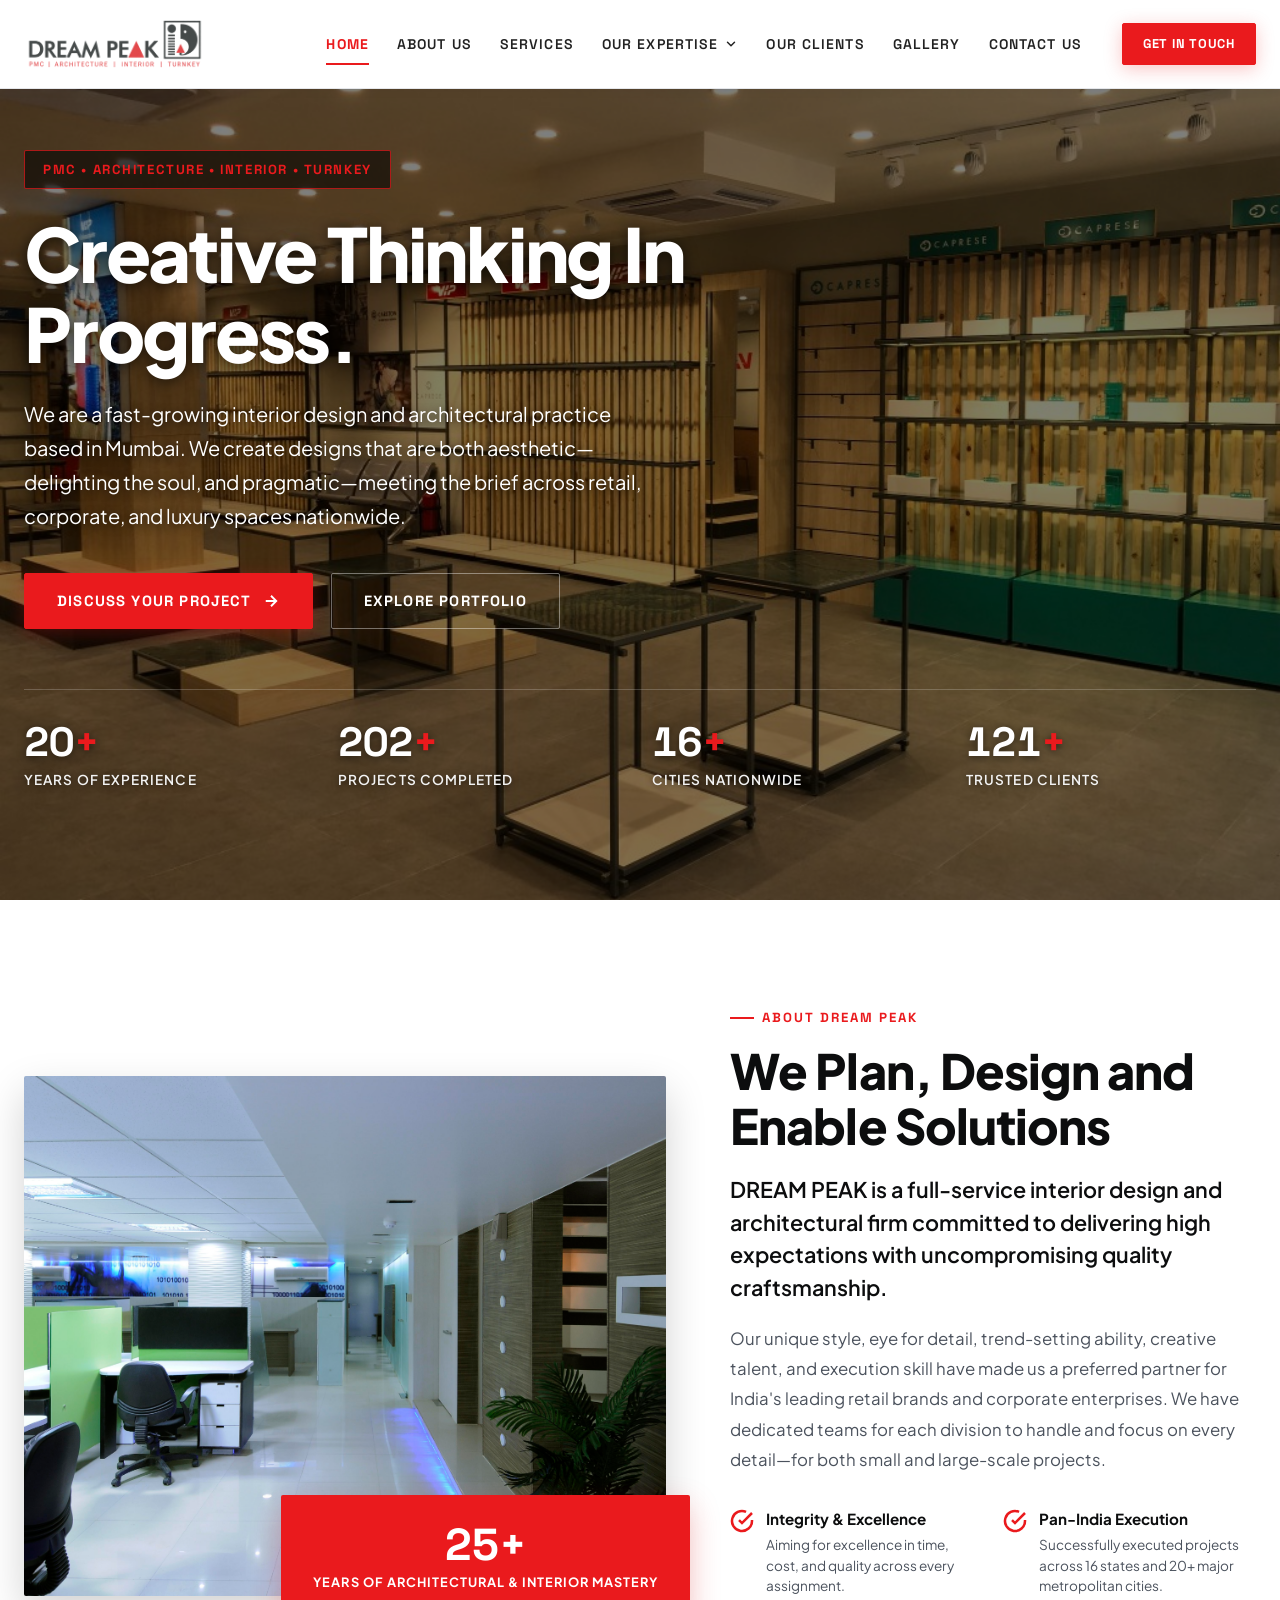
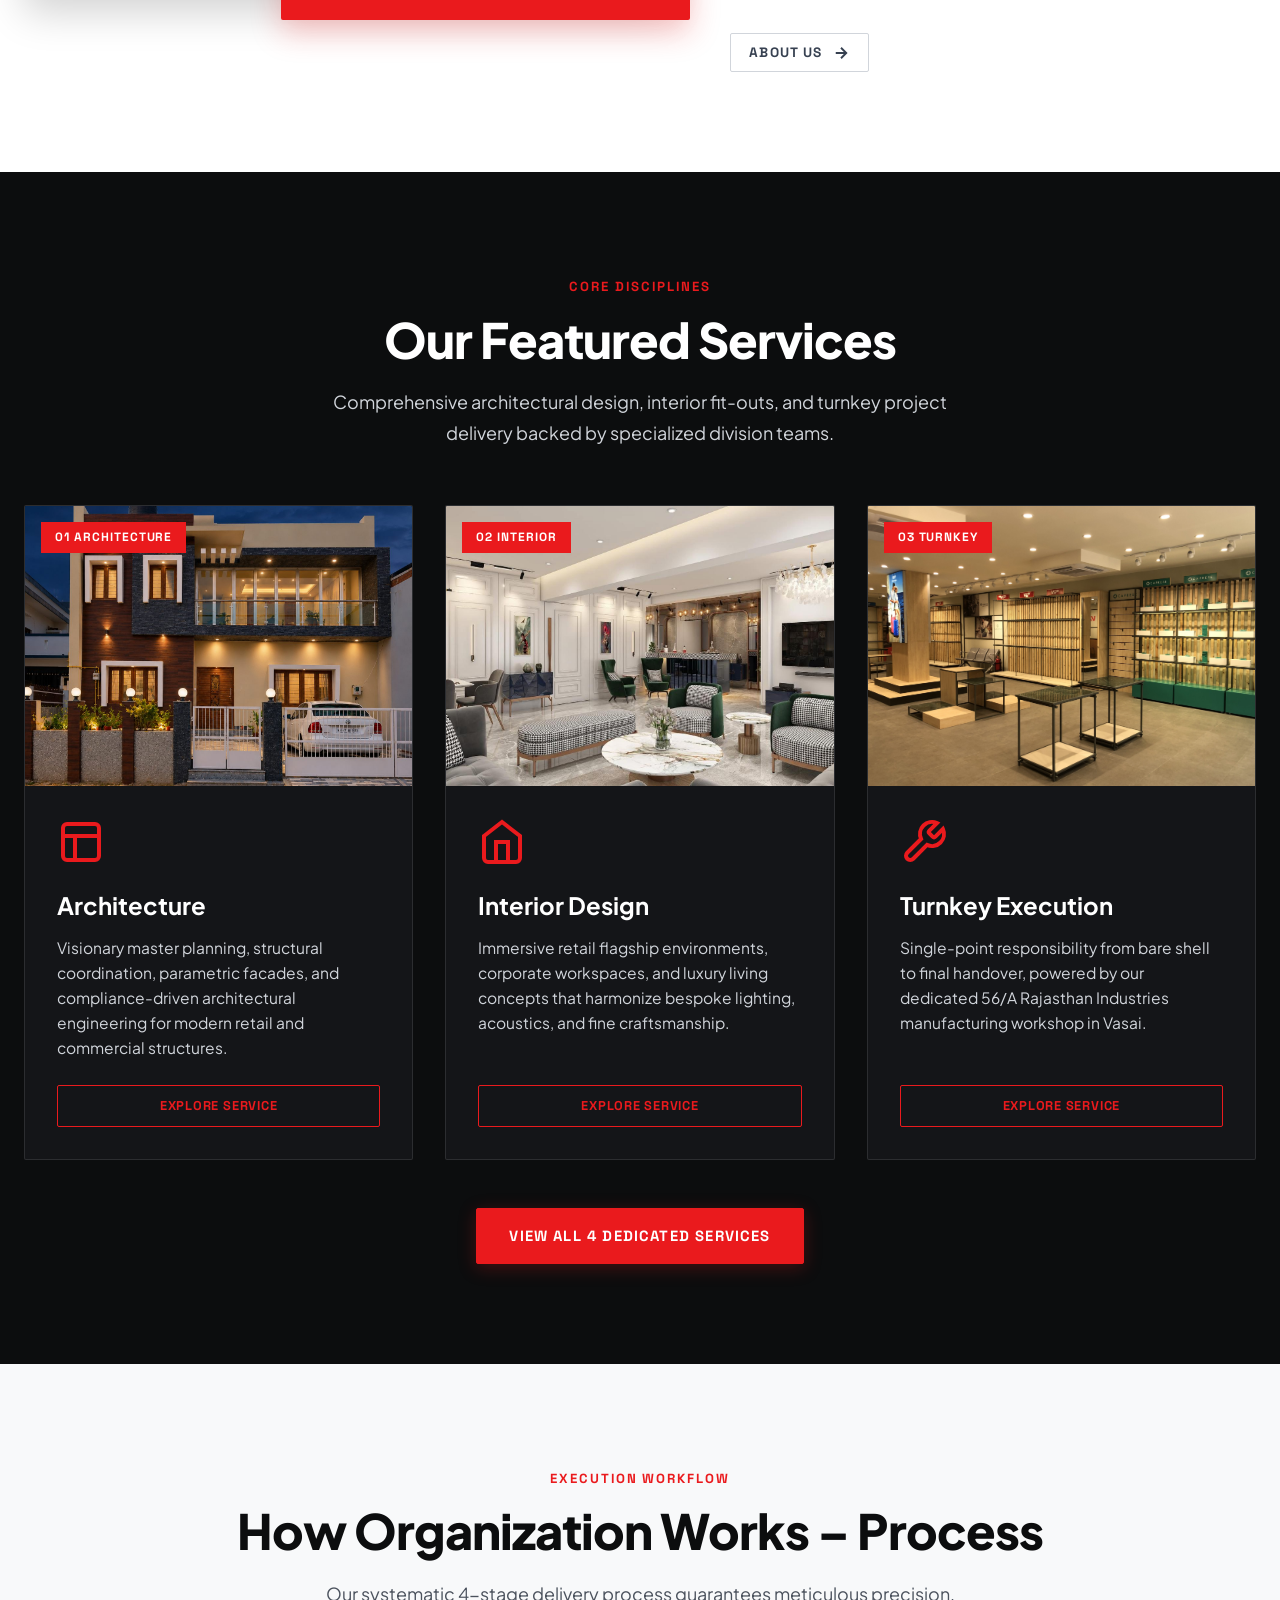
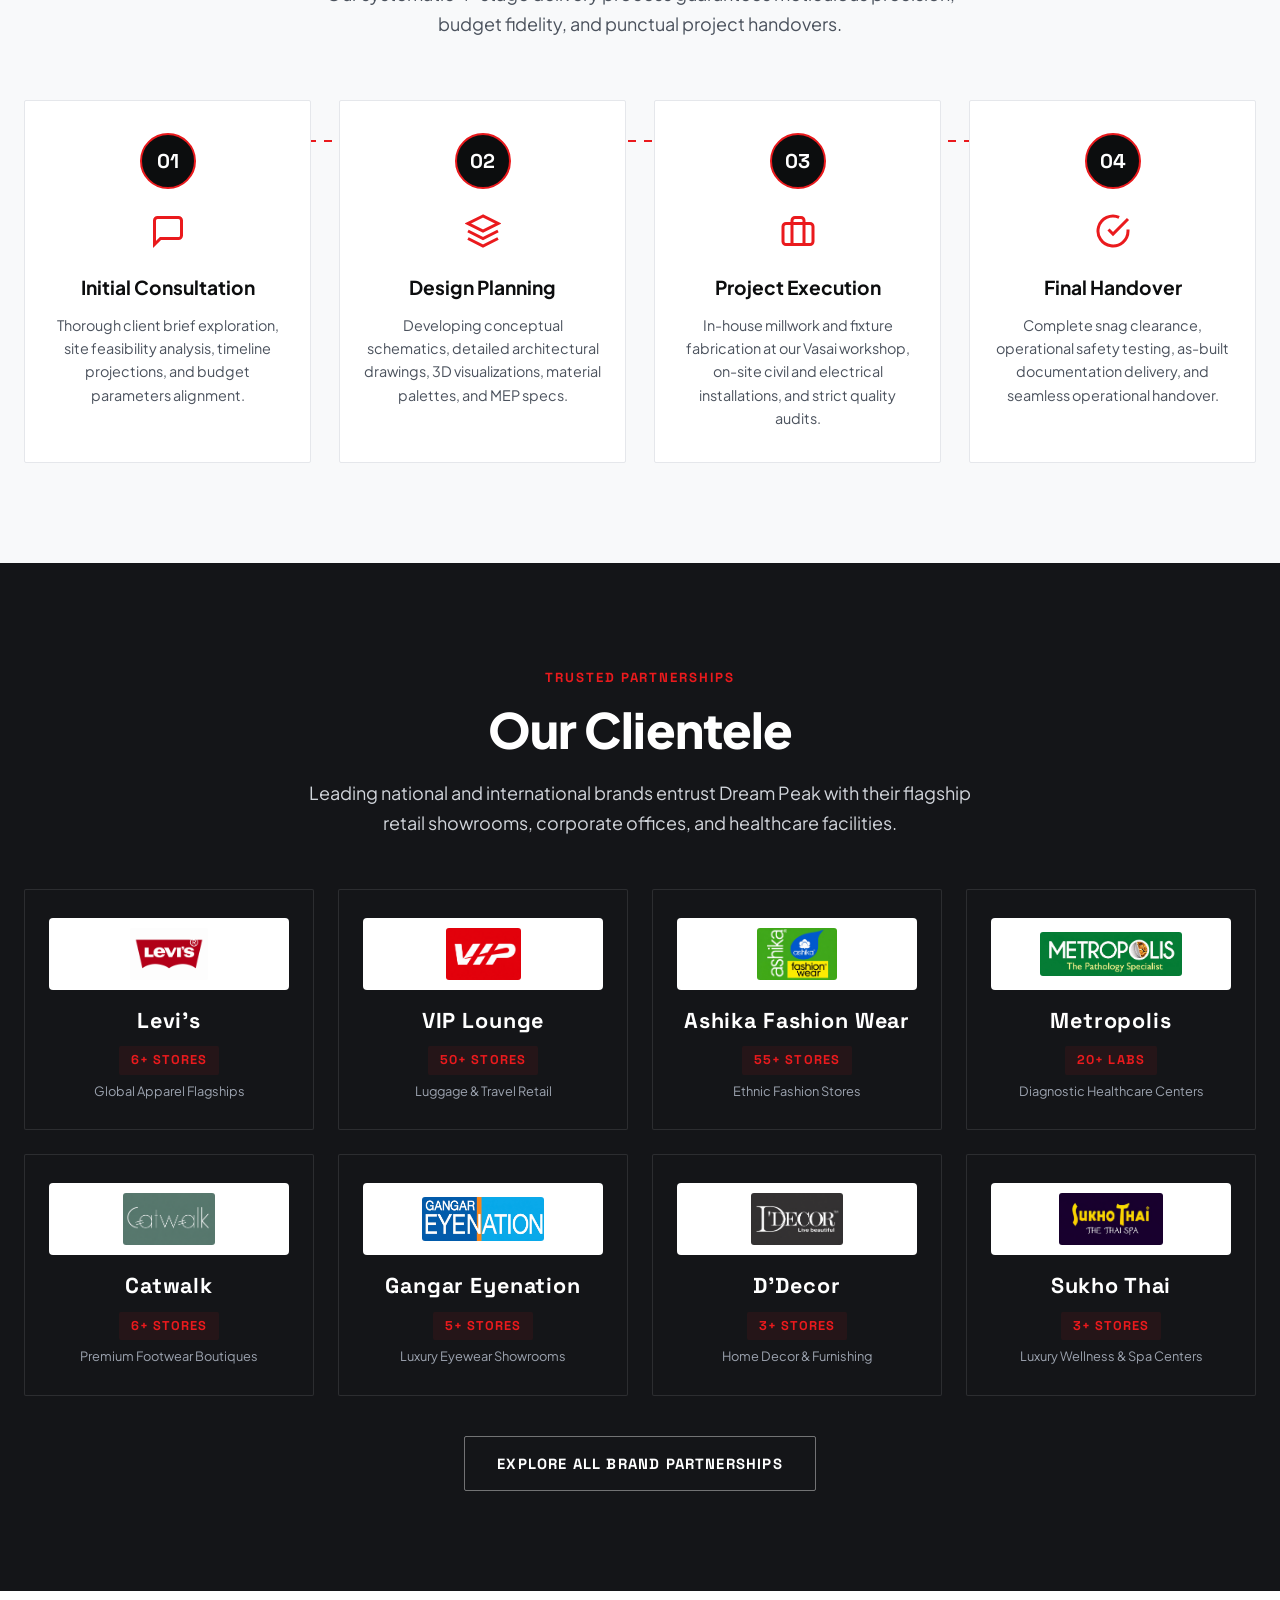
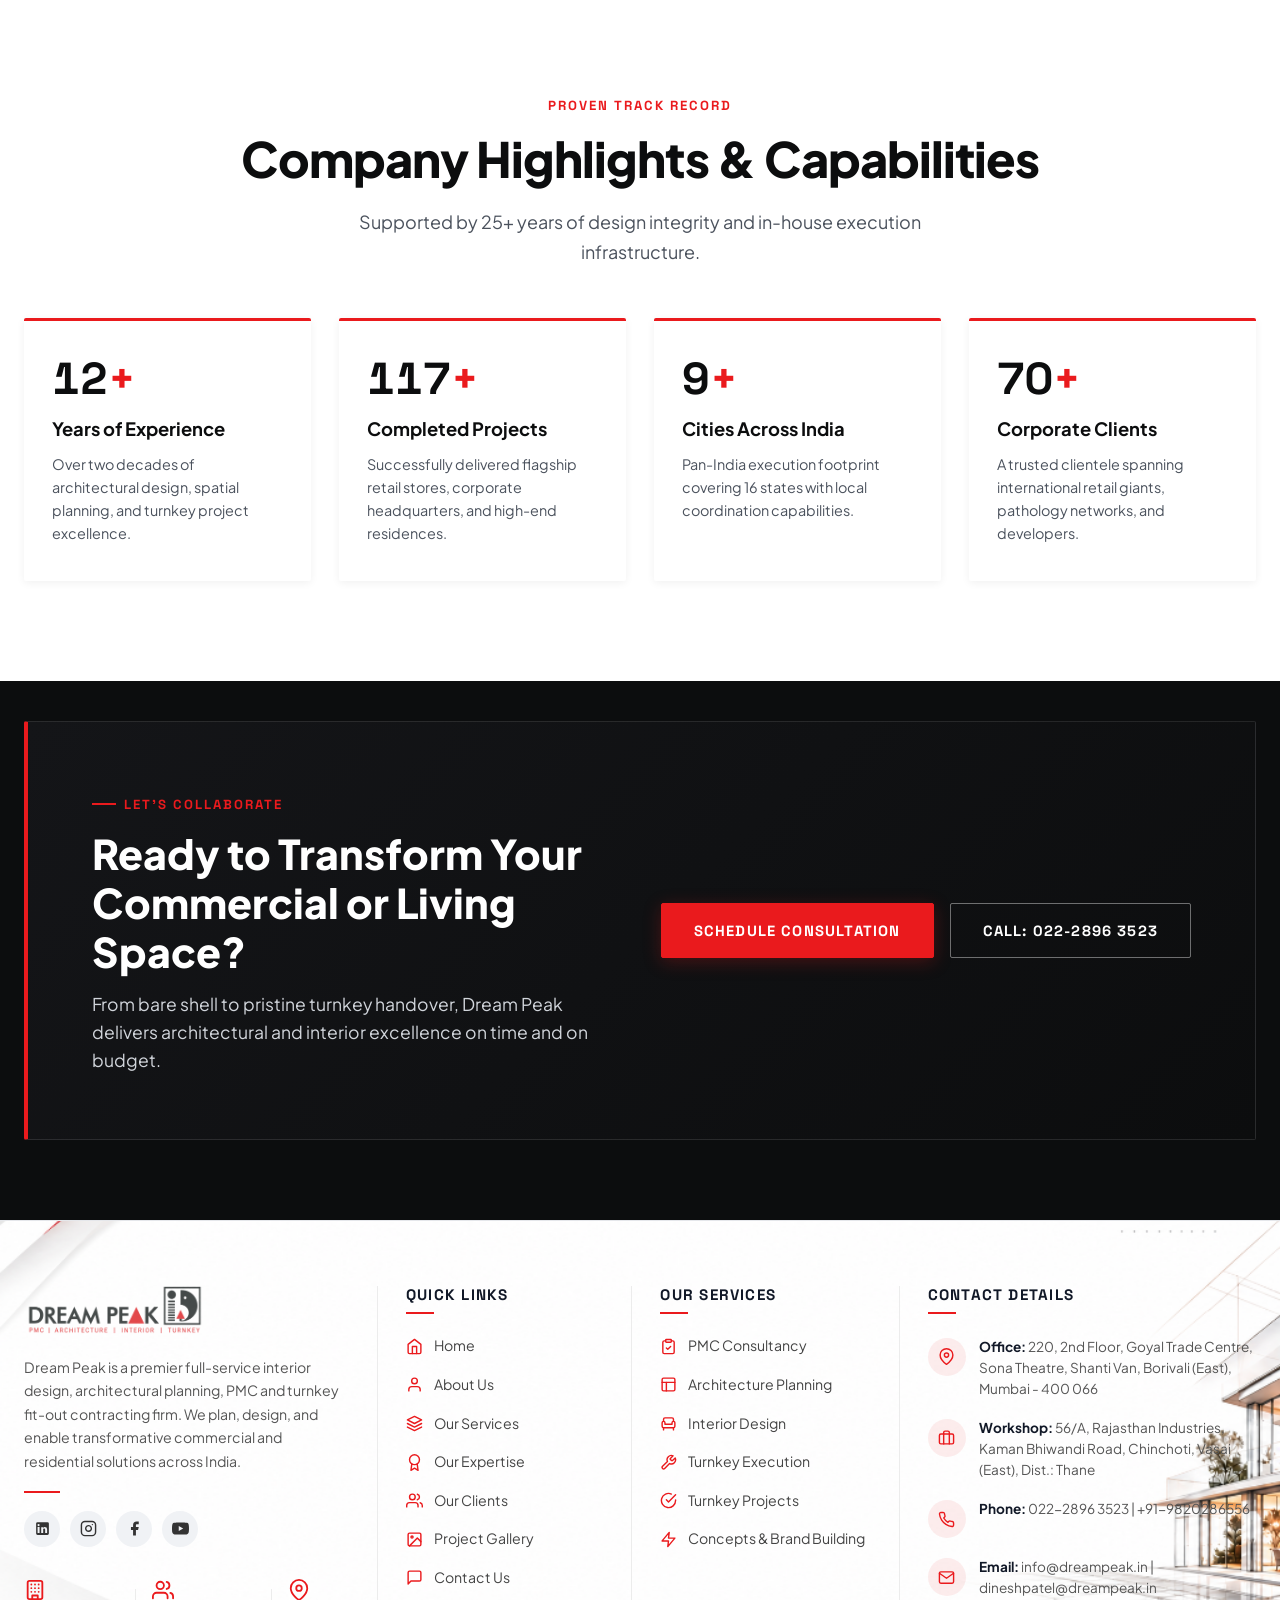
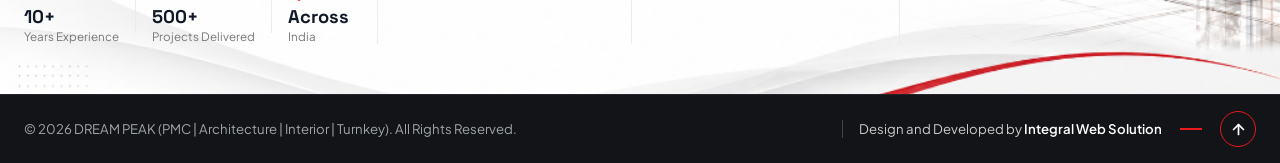
==== commit c096020d: "Update gallery images, pages and favicon" ====
--- a/index.html
+++ b/index.html
@@ -1,13 +1,16 @@
 <!DOCTYPE html>
 <html lang="en">
+
 <head>
   <meta charset="UTF-8">
   <meta name="viewport" content="width=device-width, initial-scale=1.0">
   <title>DREAM PEAK | Architecture, Interior Design & Turnkey Execution</title>
-  <meta name="description" content="Dream Peak is a premier architecture, interior design, PMC and turnkey execution firm. Delivering aesthetic and pragmatic retail, corporate and residential projects across India.">
+  <meta name="description"
+    content="Dream Peak is a premier architecture, interior design, PMC and turnkey execution firm. Delivering aesthetic and pragmatic retail, corporate and residential projects across India.">
   <link rel="stylesheet" href="assets/css/style.css">
-  <link rel="icon" type="image/png" href="assets/images/logo/logo.png">
+  <link rel="icon" type="image/png" href="assets/images/logo/favicon.png">
 </head>
+
 <body>
 
   <!-- SITE HEADER & NAVIGATION (PURE WHITE THEME) -->
@@ -22,14 +25,16 @@
           <li class="nav-item"><a href="/" class="nav-link active">Home</a></li>
           <li class="nav-item"><a href="/about" class="nav-link">About Us</a></li>
           <li class="nav-item"><a href="/services" class="nav-link">Services</a></li>
-                    <li class="nav-item nav-item-has-mega" id="expertiseNavItem">
-            <a href="/expertise" class="nav-link nav-link-mega" id="expertiseMenuToggle" aria-haspopup="true" aria-expanded="false">
+          <li class="nav-item nav-item-has-mega" id="expertiseNavItem">
+            <a href="/expertise" class="nav-link nav-link-mega" id="expertiseMenuToggle" aria-haspopup="true"
+              aria-expanded="false">
               <span>Our Expertise</span>
-              <svg class="mega-chevron" viewBox="0 0 24 24" fill="none" stroke="currentColor" stroke-width="2.5" stroke-linecap="round" stroke-linejoin="round">
+              <svg class="mega-chevron" viewBox="0 0 24 24" fill="none" stroke="currentColor" stroke-width="2.5"
+                stroke-linecap="round" stroke-linejoin="round">
                 <polyline points="6 9 12 15 18 9"></polyline>
               </svg>
             </a>
-            
+
             <!-- MEGA MENU DROPDOWN PANEL -->
             <div class="mega-menu" id="expertiseMegaMenu" role="region" aria-label="Our Expertise submenu">
               <div class="mega-menu-pointer"></div>
@@ -39,12 +44,14 @@
                   <div class="mega-menu-col">
                     <a href="/retail" class="mega-category-card">
                       <div class="mega-img-wrap">
-                        <img src="assets/images/expertise/mega-retail.jpg" alt="Retail Interior Solutions by Dream Peak" class="mega-img" loading="lazy">
+                        <img src="assets/images/expertise/mega-retail.jpg" alt="Retail Interior Solutions by Dream Peak"
+                          class="mega-img" loading="lazy">
                       </div>
                       <div class="mega-content">
                         <h3 class="mega-title">Retail</h3>
                         <p class="mega-desc">
-                          End-to-end retail interior solutions that create engaging, brand-aligned spaces and high-performance customer experiences.
+                          End-to-end retail interior solutions that create engaging, brand-aligned spaces and
+                          high-performance customer experiences.
                         </p>
                         <span class="mega-cta">
                           Explore Retail <span class="mega-arrow">&rarr;</span>
@@ -60,12 +67,14 @@
                   <div class="mega-menu-col">
                     <a href="/residence" class="mega-category-card">
                       <div class="mega-img-wrap">
-                        <img src="assets/images/expertise/mega-residence.jpg" alt="Residential Interior Design by Dream Peak" class="mega-img" loading="lazy">
+                        <img src="assets/images/expertise/mega-residence.jpg"
+                          alt="Residential Interior Design by Dream Peak" class="mega-img" loading="lazy">
                       </div>
                       <div class="mega-content">
                         <h3 class="mega-title">Residence</h3>
                         <p class="mega-desc">
-                          Thoughtfully designed residential interiors that blend comfort, aesthetics, and functionality to create modern, personalized homes.
+                          Thoughtfully designed residential interiors that blend comfort, aesthetics, and functionality
+                          to create modern, personalized homes.
                         </p>
                         <span class="mega-cta">
                           Explore Residence <span class="mega-arrow">&rarr;</span>
@@ -87,7 +96,8 @@
       </nav>
 
       <button class="mobile-toggle" aria-label="Open mobile navigation menu">
-        <svg viewBox="0 0 24 24" fill="none" stroke="currentColor" stroke-width="2.2" stroke-linecap="round" stroke-linejoin="round">
+        <svg viewBox="0 0 24 24" fill="none" stroke="currentColor" stroke-width="2.2" stroke-linecap="round"
+          stroke-linejoin="round">
           <line x1="3" y1="12" x2="21" y2="12"></line>
           <line x1="3" y1="6" x2="21" y2="6"></line>
           <line x1="3" y1="18" x2="21" y2="18"></line>
@@ -102,8 +112,10 @@
     <div>
       <div style="display: flex; align-items: center; justify-content: space-between; margin-bottom: 32px;">
         <img src="assets/images/logo/logo.png" alt="Dream Peak Logo" style="height: 38px; width: auto;">
-        <button class="mobile-drawer-close" aria-label="Close mobile menu" style="background: none; border: none; color: #222222; cursor: pointer; padding: 4px;">
-          <svg viewBox="0 0 24 24" style="width: 24px; height: 24px;" fill="none" stroke="currentColor" stroke-width="2">
+        <button class="mobile-drawer-close" aria-label="Close mobile menu"
+          style="background: none; border: none; color: #222222; cursor: pointer; padding: 4px;">
+          <svg viewBox="0 0 24 24" style="width: 24px; height: 24px;" fill="none" stroke="currentColor"
+            stroke-width="2">
             <line x1="18" y1="6" x2="6" y2="18"></line>
             <line x1="6" y1="6" x2="18" y2="18"></line>
           </svg>
@@ -113,11 +125,13 @@
         <a href="/" class="mobile-nav-link active">Home</a>
         <a href="/about" class="mobile-nav-link">About Us</a>
         <a href="/services" class="mobile-nav-link">Services</a>
-                <div class="mobile-mega-item">
+        <div class="mobile-mega-item">
           <div class="mobile-mega-header" id="mobileExpertiseToggle">
             <a href="/expertise" class="mobile-nav-link">Our Expertise</a>
             <button type="button" class="mobile-mega-btn" aria-label="Toggle Our Expertise subcategories">
-              <svg class="mobile-mega-chevron" viewBox="0 0 24 24" fill="none" stroke="currentColor" stroke-width="2.5"><polyline points="6 9 12 15 18 9"></polyline></svg>
+              <svg class="mobile-mega-chevron" viewBox="0 0 24 24" fill="none" stroke="currentColor" stroke-width="2.5">
+                <polyline points="6 9 12 15 18 9"></polyline>
+              </svg>
             </button>
           </div>
           <div class="mobile-mega-submenu" id="mobileExpertiseSubmenu">
@@ -129,7 +143,8 @@
               </div>
             </a>
             <a href="/residence" class="mobile-mega-card">
-              <img src="assets/images/expertise/mega-residence.jpg" alt="Residence" class="mobile-mega-img" loading="lazy">
+              <img src="assets/images/expertise/mega-residence.jpg" alt="Residence" class="mobile-mega-img"
+                loading="lazy">
               <div>
                 <div class="mobile-mega-title">Residence</div>
                 <div class="mobile-mega-cta">Explore Residence &rarr;</div>
@@ -156,14 +171,17 @@
   <main>
     <!-- SECTION 1: MAIN HERO BANNER -->
     <section class="home-hero">
-      <img src="assets/images/hero/IMG_2718.JPG" alt="Dream Peak Architecture & Interior Projects - Retail Showroom" class="home-hero-bg">
+      <img src="assets/images/hero/IMG_2718.JPG" alt="Dream Peak Architecture & Interior Projects - Retail Showroom"
+        class="home-hero-bg">
       <div class="home-hero-overlay"></div>
       <div class="container">
         <div class="home-hero-content">
           <div class="hero-badge">PMC • Architecture • Interior • Turnkey</div>
           <h1 class="hero-title">Creative Thinking In Progress.</h1>
           <p class="hero-subtitle">
-            We are a fast-growing interior design and architectural practice based in Mumbai. We create designs that are both aesthetic—delighting the soul, and pragmatic—meeting the brief across retail, corporate, and luxury spaces nationwide.
+            We are a fast-growing interior design and architectural practice based in Mumbai. We create designs that are
+            both aesthetic—delighting the soul, and pragmatic—meeting the brief across retail, corporate, and luxury
+            spaces nationwide.
           </p>
           <div class="hero-actions">
             <a href="/contact" class="btn btn-primary">
@@ -180,19 +198,23 @@
         <!-- ANIMATED STATISTICS SECTION -->
         <div class="hero-stats-bar">
           <div class="stat-item">
-            <div class="stat-number"><span class="counter" data-target="25">0</span><span class="text-red">+</span></div>
+            <div class="stat-number"><span class="counter" data-target="25">0</span><span class="text-red">+</span>
+            </div>
             <div class="stat-label">Years of Experience</div>
           </div>
           <div class="stat-item">
-            <div class="stat-number"><span class="counter" data-target="250">0</span><span class="text-red">+</span></div>
+            <div class="stat-number"><span class="counter" data-target="250">0</span><span class="text-red">+</span>
+            </div>
             <div class="stat-label">Projects Completed</div>
           </div>
           <div class="stat-item">
-            <div class="stat-number"><span class="counter" data-target="20">0</span><span class="text-red">+</span></div>
+            <div class="stat-number"><span class="counter" data-target="20">0</span><span class="text-red">+</span>
+            </div>
             <div class="stat-label">Cities Nationwide</div>
           </div>
           <div class="stat-item">
-            <div class="stat-number"><span class="counter" data-target="150">0</span><span class="text-red">+</span></div>
+            <div class="stat-number"><span class="counter" data-target="150">0</span><span class="text-red">+</span>
+            </div>
             <div class="stat-label">Trusted Clients</div>
           </div>
         </div>
@@ -204,7 +226,8 @@
       <div class="container">
         <div class="about-grid">
           <div class="about-image-wrapper">
-            <img src="assets/images/gallery/corporate-office-passage.jpg" alt="Dream Peak Office and Design Practice" class="about-main-image">
+            <img src="assets/images/gallery/corporate-office-passage.jpg" alt="Dream Peak Office and Design Practice"
+              class="about-main-image">
             <div class="about-experience-badge">
               <div class="experience-years">25+</div>
               <div class="experience-text">Years of Architectural & Interior Mastery</div>
@@ -215,10 +238,13 @@
             <div class="section-tag">About Dream Peak</div>
             <h2 class="section-title">We Plan, Design and Enable Solutions</h2>
             <p class="about-content-lead">
-              DREAM PEAK is a full-service interior design and architectural firm committed to delivering high expectations with uncompromising quality craftsmanship.
+              DREAM PEAK is a full-service interior design and architectural firm committed to delivering high
+              expectations with uncompromising quality craftsmanship.
             </p>
             <p class="about-content-body">
-              Our unique style, eye for detail, trend-setting ability, creative talent, and execution skill have made us a preferred partner for India's leading retail brands and corporate enterprises. We have dedicated teams for each division to handle and focus on every detail—for both small and large-scale projects.
+              Our unique style, eye for detail, trend-setting ability, creative talent, and execution skill have made us
+              a preferred partner for India's leading retail brands and corporate enterprises. We have dedicated teams
+              for each division to handle and focus on every detail—for both small and large-scale projects.
             </p>
 
             <div class="about-pillars">
@@ -240,7 +266,8 @@
                 </svg>
                 <div>
                   <h4 class="pillar-title">Pan-India Execution</h4>
-                  <p class="pillar-desc">Successfully executed projects across 16 states and 20+ major metropolitan cities.</p>
+                  <p class="pillar-desc">Successfully executed projects across 16 states and 20+ major metropolitan
+                    cities.</p>
                 </div>
               </div>
             </div>
@@ -264,7 +291,8 @@
           <div class="section-tag">Core Disciplines</div>
           <h2 class="section-title">Our Featured Services</h2>
           <p class="section-subtitle">
-            Comprehensive architectural design, interior fit-outs, and turnkey project delivery backed by specialized division teams.
+            Comprehensive architectural design, interior fit-outs, and turnkey project delivery backed by specialized
+            division teams.
           </p>
         </div>
 
@@ -283,7 +311,8 @@
               </svg>
               <h3 class="service-card-title">Architecture</h3>
               <p class="service-card-desc">
-                Visionary master planning, structural coordination, parametric facades, and compliance-driven architectural engineering for modern retail and commercial structures.
+                Visionary master planning, structural coordination, parametric facades, and compliance-driven
+                architectural engineering for modern retail and commercial structures.
               </p>
               <a href="/services" class="btn btn-outline-red btn-sm">Explore Service</a>
             </div>
@@ -302,7 +331,8 @@
               </svg>
               <h3 class="service-card-title">Interior Design</h3>
               <p class="service-card-desc">
-                Immersive retail flagship environments, corporate workspaces, and luxury living concepts that harmonize bespoke lighting, acoustics, and fine craftsmanship.
+                Immersive retail flagship environments, corporate workspaces, and luxury living concepts that harmonize
+                bespoke lighting, acoustics, and fine craftsmanship.
               </p>
               <a href="/services" class="btn btn-outline-red btn-sm">Explore Service</a>
             </div>
@@ -316,11 +346,14 @@
             </div>
             <div class="service-card-body">
               <svg class="service-card-icon" viewBox="0 0 24 24" fill="none" stroke="currentColor" stroke-width="2">
-                <path d="M14.7 6.3a1 1 0 0 0 0 1.4l1.6 1.6a1 1 0 0 0 1.4 0l3.77-3.77a6 6 0 0 1-7.94 7.94l-6.91 6.91a2.12 2.12 0 0 1-3-3l6.91-6.91a6 6 0 0 1 7.94-7.94l-3.76 3.76z"></path>
+                <path
+                  d="M14.7 6.3a1 1 0 0 0 0 1.4l1.6 1.6a1 1 0 0 0 1.4 0l3.77-3.77a6 6 0 0 1-7.94 7.94l-6.91 6.91a2.12 2.12 0 0 1-3-3l6.91-6.91a6 6 0 0 1 7.94-7.94l-3.76 3.76z">
+                </path>
               </svg>
               <h3 class="service-card-title">Turnkey Execution</h3>
               <p class="service-card-desc">
-                Single-point responsibility from bare shell to final handover, powered by our dedicated 56/A Rajasthan Industries manufacturing workshop in Vasai.
+                Single-point responsibility from bare shell to final handover, powered by our dedicated 56/A Rajasthan
+                Industries manufacturing workshop in Vasai.
               </p>
               <a href="/services" class="btn btn-outline-red btn-sm">Explore Service</a>
             </div>
@@ -340,7 +373,8 @@
           <div class="section-tag">Execution Workflow</div>
           <h2 class="section-title">How Organization Works – Process</h2>
           <p class="section-subtitle">
-            Our systematic 4-stage delivery process guarantees meticulous precision, budget fidelity, and punctual project handovers.
+            Our systematic 4-stage delivery process guarantees meticulous precision, budget fidelity, and punctual
+            project handovers.
           </p>
         </div>
 
@@ -353,7 +387,8 @@
             </svg>
             <h3 class="process-step-title">Initial Consultation</h3>
             <p class="process-step-desc">
-              Thorough client brief exploration, site feasibility analysis, timeline projections, and budget parameters alignment.
+              Thorough client brief exploration, site feasibility analysis, timeline projections, and budget parameters
+              alignment.
             </p>
           </div>
 
@@ -367,7 +402,8 @@
             </svg>
             <h3 class="process-step-title">Design Planning</h3>
             <p class="process-step-desc">
-              Developing conceptual schematics, detailed architectural drawings, 3D visualizations, material palettes, and MEP specs.
+              Developing conceptual schematics, detailed architectural drawings, 3D visualizations, material palettes,
+              and MEP specs.
             </p>
           </div>
 
@@ -380,7 +416,8 @@
             </svg>
             <h3 class="process-step-title">Project Execution</h3>
             <p class="process-step-desc">
-              In-house millwork and fixture fabrication at our Vasai workshop, on-site civil and electrical installations, and strict quality audits.
+              In-house millwork and fixture fabrication at our Vasai workshop, on-site civil and electrical
+              installations, and strict quality audits.
             </p>
           </div>
 
@@ -393,7 +430,8 @@
             </svg>
             <h3 class="process-step-title">Final Handover</h3>
             <p class="process-step-desc">
-              Complete snag clearance, operational safety testing, as-built documentation delivery, and seamless operational handover.
+              Complete snag clearance, operational safety testing, as-built documentation delivery, and seamless
+              operational handover.
             </p>
           </div>
         </div>
@@ -407,54 +445,87 @@
           <div class="section-tag">Trusted Partnerships</div>
           <h2 class="section-title">Our Clientele</h2>
           <p class="section-subtitle">
-            Leading national and international brands entrust Dream Peak with their flagship retail showrooms, corporate offices, and healthcare facilities.
+            Leading national and international brands entrust Dream Peak with their flagship retail showrooms, corporate
+            offices, and healthcare facilities.
           </p>
         </div>
 
-                        <div class="clients-logo-grid">
+        <div class="clients-logo-grid">
           <div class="client-logo-card">
+            <div class="client-logo-thumb">
+              <img src="assets/images/clients/logos/levis.png" alt="Levi's Official Logo" class="brand-logo-img"
+                loading="lazy">
+            </div>
             <div class="client-brand-name">Levi's</div>
             <div class="client-brand-count">6+ Stores</div>
             <div class="client-brand-sector">Global Apparel Flagships</div>
           </div>
 
           <div class="client-logo-card">
+            <div class="client-logo-thumb">
+              <img src="assets/images/clients/logos/vip.png" alt="VIP Lounge Official Logo" class="brand-logo-img"
+                loading="lazy">
+            </div>
             <div class="client-brand-name">VIP Lounge</div>
             <div class="client-brand-count">50+ Stores</div>
             <div class="client-brand-sector">Luggage &amp; Travel Retail</div>
           </div>
 
           <div class="client-logo-card">
+            <div class="client-logo-thumb">
+              <img src="assets/images/clients/logos/ashika.jpg" alt="Ashika Fashion Wear Official Logo"
+                class="brand-logo-img" loading="lazy">
+            </div>
             <div class="client-brand-name">Ashika Fashion Wear</div>
             <div class="client-brand-count">55+ Stores</div>
             <div class="client-brand-sector">Ethnic Fashion Stores</div>
           </div>
 
           <div class="client-logo-card">
+            <div class="client-logo-thumb">
+              <img src="assets/images/clients/logos/metropolis.jpg" alt="Metropolis Healthcare Official Logo"
+                class="brand-logo-img logo-wide" loading="lazy">
+            </div>
             <div class="client-brand-name">Metropolis</div>
             <div class="client-brand-count">20+ Labs</div>
             <div class="client-brand-sector">Diagnostic Healthcare Centers</div>
           </div>
 
           <div class="client-logo-card">
+            <div class="client-logo-thumb">
+              <img src="assets/images/clients/logos/catwalk.png" alt="Catwalk Footwear Official Logo"
+                class="brand-logo-img" loading="lazy">
+            </div>
             <div class="client-brand-name">Catwalk</div>
             <div class="client-brand-count">6+ Stores</div>
             <div class="client-brand-sector">Premium Footwear Boutiques</div>
           </div>
 
           <div class="client-logo-card">
+            <div class="client-logo-thumb">
+              <img src="assets/images/clients/logos/gangar.jpg" alt="Gangar Eyenation Official Logo"
+                class="brand-logo-img logo-wide" loading="lazy">
+            </div>
             <div class="client-brand-name">Gangar Eyenation</div>
             <div class="client-brand-count">5+ Stores</div>
             <div class="client-brand-sector">Luxury Eyewear Showrooms</div>
           </div>
 
           <div class="client-logo-card">
+            <div class="client-logo-thumb">
+              <img src="assets/images/clients/logos/ddecor.png" alt="D'Decor Official Logo" class="brand-logo-img"
+                loading="lazy">
+            </div>
             <div class="client-brand-name">D'Decor</div>
             <div class="client-brand-count">3+ Stores</div>
             <div class="client-brand-sector">Home Decor &amp; Furnishing</div>
           </div>
 
           <div class="client-logo-card">
+            <div class="client-logo-thumb">
+              <img src="assets/images/clients/logos/sukhothai.png" alt="Sukho Thai Official Logo" class="brand-logo-img"
+                loading="lazy">
+            </div>
             <div class="client-brand-name">Sukho Thai</div>
             <div class="client-brand-count">3+ Stores</div>
             <div class="client-brand-sector">Luxury Wellness &amp; Spa Centers</div>
@@ -480,7 +551,8 @@
 
         <div class="highlights-grid">
           <div class="highlight-box">
-            <div class="highlight-number"><span class="counter" data-target="25">0</span><span class="text-red">+</span></div>
+            <div class="highlight-number"><span class="counter" data-target="25">0</span><span class="text-red">+</span>
+            </div>
             <h3 class="highlight-title">Years of Experience</h3>
             <p class="highlight-desc">
               Over two decades of architectural design, spatial planning, and turnkey project excellence.
@@ -488,7 +560,8 @@
           </div>
 
           <div class="highlight-box">
-            <div class="highlight-number"><span class="counter" data-target="250">0</span><span class="text-red">+</span></div>
+            <div class="highlight-number"><span class="counter" data-target="250">0</span><span
+                class="text-red">+</span></div>
             <h3 class="highlight-title">Completed Projects</h3>
             <p class="highlight-desc">
               Successfully delivered flagship retail stores, corporate headquarters, and high-end residences.
@@ -496,7 +569,8 @@
           </div>
 
           <div class="highlight-box">
-            <div class="highlight-number"><span class="counter" data-target="20">0</span><span class="text-red">+</span></div>
+            <div class="highlight-number"><span class="counter" data-target="20">0</span><span class="text-red">+</span>
+            </div>
             <h3 class="highlight-title">Cities Across India</h3>
             <p class="highlight-desc">
               Pan-India execution footprint covering 16 states with local coordination capabilities.
@@ -504,7 +578,8 @@
           </div>
 
           <div class="highlight-box">
-            <div class="highlight-number"><span class="counter" data-target="150">0</span><span class="text-red">+</span></div>
+            <div class="highlight-number"><span class="counter" data-target="150">0</span><span
+                class="text-red">+</span></div>
             <h3 class="highlight-title">Corporate Clients</h3>
             <p class="highlight-desc">
               A trusted clientele spanning international retail giants, pathology networks, and developers.
@@ -522,7 +597,8 @@
             <div class="section-tag">Let's Collaborate</div>
             <h2 class="cta-title">Ready to Transform Your Commercial or Living Space?</h2>
             <p class="cta-desc">
-              From bare shell to pristine turnkey handover, Dream Peak delivers architectural and interior excellence on time and on budget.
+              From bare shell to pristine turnkey handover, Dream Peak delivers architectural and interior excellence on
+              time and on budget.
             </p>
           </div>
           <div class="cta-actions">
@@ -534,7 +610,7 @@
     </section>
   </main>
 
-    <!-- SITE FOOTER – PREMIUM ARCHITECTURAL STYLE -->
+  <!-- SITE FOOTER – PREMIUM ARCHITECTURAL STYLE -->
   <footer class="site-footer">
     <div class="container footer-container">
       <div class="footer-grid">
@@ -544,32 +620,41 @@
             <img src="assets/images/logo/logo.png" alt="Dream Peak - PMC | Architecture | Interior | Turnkey">
           </a>
           <p class="footer-about-text">
-            Dream Peak is a premier full-service interior design, architectural planning, PMC and turnkey fit-out contracting firm. We plan, design, and enable transformative commercial and residential solutions across India.
+            Dream Peak is a premier full-service interior design, architectural planning, PMC and turnkey fit-out
+            contracting firm. We plan, design, and enable transformative commercial and residential solutions across
+            India.
           </p>
           <div class="footer-col1-accent-line"></div>
-          
+
           <!-- Social Media Icons -->
           <div class="footer-social-links">
-            <a href="https://www.linkedin.com/" target="_blank" rel="noopener noreferrer" class="footer-social-icon" aria-label="LinkedIn">
+            <a href="https://www.linkedin.com/" target="_blank" rel="noopener noreferrer" class="footer-social-icon"
+              aria-label="LinkedIn">
               <svg viewBox="0 0 24 24" fill="currentColor">
-                <path d="M19 3a2 2 0 0 1 2 2v14a2 2 0 0 1-2 2H5a2 2 0 0 1-2-2V5a2 2 0 0 1 2-2h14m-.5 15.5v-5.3a3.26 3.26 0 0 0-3.26-3.26c-.85 0-1.84.52-2.28 1.3v-1.11h-2.79v8.37h2.79v-4.93c0-.77.62-1.4 1.39-1.4a1.4 1.4 0 0 1 1.4 1.4v4.93h2.75M6.46 8.76a1.53 1.53 0 1 0 0-3.06 1.53 1.53 0 0 0 0 3.06m1.4 9.74V9.93H5.06v8.57h2.8z"/>
+                <path
+                  d="M19 3a2 2 0 0 1 2 2v14a2 2 0 0 1-2 2H5a2 2 0 0 1-2-2V5a2 2 0 0 1 2-2h14m-.5 15.5v-5.3a3.26 3.26 0 0 0-3.26-3.26c-.85 0-1.84.52-2.28 1.3v-1.11h-2.79v8.37h2.79v-4.93c0-.77.62-1.4 1.39-1.4a1.4 1.4 0 0 1 1.4 1.4v4.93h2.75M6.46 8.76a1.53 1.53 0 1 0 0-3.06 1.53 1.53 0 0 0 0 3.06m1.4 9.74V9.93H5.06v8.57h2.8z" />
               </svg>
             </a>
-            <a href="https://www.instagram.com/" target="_blank" rel="noopener noreferrer" class="footer-social-icon" aria-label="Instagram">
-              <svg viewBox="0 0 24 24" fill="none" stroke="currentColor" stroke-width="2" stroke-linecap="round" stroke-linejoin="round">
+            <a href="https://www.instagram.com/" target="_blank" rel="noopener noreferrer" class="footer-social-icon"
+              aria-label="Instagram">
+              <svg viewBox="0 0 24 24" fill="none" stroke="currentColor" stroke-width="2" stroke-linecap="round"
+                stroke-linejoin="round">
                 <rect x="2" y="2" width="20" height="20" rx="5" ry="5"></rect>
                 <path d="M16 11.37A4 4 0 1 1 12.63 8 4 4 0 0 1 16 11.37z"></path>
                 <line x1="17.5" y1="6.5" x2="17.51" y2="6.5"></line>
               </svg>
             </a>
-            <a href="https://www.facebook.com/" target="_blank" rel="noopener noreferrer" class="footer-social-icon" aria-label="Facebook">
+            <a href="https://www.facebook.com/" target="_blank" rel="noopener noreferrer" class="footer-social-icon"
+              aria-label="Facebook">
               <svg viewBox="0 0 24 24" fill="currentColor">
-                <path d="M18 2h-3a5 5 0 0 0-5 5v3H7v4h3v8h4v-8h3l1-4h-4V7a1 1 0 0 1 1-1h3z"/>
+                <path d="M18 2h-3a5 5 0 0 0-5 5v3H7v4h3v8h4v-8h3l1-4h-4V7a1 1 0 0 1 1-1h3z" />
               </svg>
             </a>
-            <a href="https://www.youtube.com/" target="_blank" rel="noopener noreferrer" class="footer-social-icon" aria-label="YouTube">
+            <a href="https://www.youtube.com/" target="_blank" rel="noopener noreferrer" class="footer-social-icon"
+              aria-label="YouTube">
               <svg viewBox="0 0 24 24" fill="currentColor">
-                <path d="M23.498 6.186a3.016 3.016 0 0 0-2.122-2.136C19.505 3.5 12 3.5 12 3.5s-7.505 0-9.377.55a3.016 3.016 0 0 0-2.122 2.136C0 8.07 0 12 0 12s0 3.93.502 5.814a3.016 3.016 0 0 0 2.122 2.136c1.871.55 9.376.55 9.376.55s7.505 0 9.377-.55a3.015 3.015 0 0 0 2.122-2.136C24 15.93 24 12 24 12s0-3.93-.502-5.814zM9.545 15.568V8.432L15.818 12l-6.273 3.568z"/>
+                <path
+                  d="M23.498 6.186a3.016 3.016 0 0 0-2.122-2.136C19.505 3.5 12 3.5 12 3.5s-7.505 0-9.377.55a3.016 3.016 0 0 0-2.122 2.136C0 8.07 0 12 0 12s0 3.93.502 5.814a3.016 3.016 0 0 0 2.122 2.136c1.871.55 9.376.55 9.376.55s7.505 0 9.377-.55a3.015 3.015 0 0 0 2.122-2.136C24 15.93 24 12 24 12s0-3.93-.502-5.814zM9.545 15.568V8.432L15.818 12l-6.273 3.568z" />
               </svg>
             </a>
           </div>
@@ -577,7 +662,8 @@
           <!-- 3 Company Statistics -->
           <div class="footer-stats-strip">
             <div class="footer-stat-box">
-              <svg class="footer-stat-icon" viewBox="0 0 24 24" fill="none" stroke="currentColor" stroke-width="2" stroke-linecap="round" stroke-linejoin="round">
+              <svg class="footer-stat-icon" viewBox="0 0 24 24" fill="none" stroke="currentColor" stroke-width="2"
+                stroke-linecap="round" stroke-linejoin="round">
                 <rect x="4" y="2" width="16" height="20" rx="2" ry="2"></rect>
                 <path d="M9 22v-4h6v4"></path>
                 <path d="M8 6h.01"></path>
@@ -595,7 +681,8 @@
             </div>
             <div class="footer-stat-divider"></div>
             <div class="footer-stat-box">
-              <svg class="footer-stat-icon" viewBox="0 0 24 24" fill="none" stroke="currentColor" stroke-width="2" stroke-linecap="round" stroke-linejoin="round">
+              <svg class="footer-stat-icon" viewBox="0 0 24 24" fill="none" stroke="currentColor" stroke-width="2"
+                stroke-linecap="round" stroke-linejoin="round">
                 <path d="M17 21v-2a4 4 0 0 0-4-4H5a4 4 0 0 0-4 4v2"></path>
                 <circle cx="9" cy="7" r="4"></circle>
                 <path d="M23 21v-2a4 4 0 0 0-3-3.87"></path>
@@ -606,7 +693,8 @@
             </div>
             <div class="footer-stat-divider"></div>
             <div class="footer-stat-box">
-              <svg class="footer-stat-icon" viewBox="0 0 24 24" fill="none" stroke="currentColor" stroke-width="2" stroke-linecap="round" stroke-linejoin="round">
+              <svg class="footer-stat-icon" viewBox="0 0 24 24" fill="none" stroke="currentColor" stroke-width="2"
+                stroke-linecap="round" stroke-linejoin="round">
                 <path d="M21 10c0 7-9 13-9 13s-9-6-9-13a9 9 0 0 1 18 0z"></path>
                 <circle cx="12" cy="10" r="3"></circle>
               </svg>
@@ -623,7 +711,8 @@
           <ul class="footer-links">
             <li>
               <a href="/" class="footer-link">
-                <svg class="footer-link-icon" viewBox="0 0 24 24" fill="none" stroke="currentColor" stroke-width="2" stroke-linecap="round" stroke-linejoin="round">
+                <svg class="footer-link-icon" viewBox="0 0 24 24" fill="none" stroke="currentColor" stroke-width="2"
+                  stroke-linecap="round" stroke-linejoin="round">
                   <path d="M3 9l9-7 9 7v11a2 2 0 0 1-2 2H5a2 2 0 0 1-2-2z"></path>
                   <polyline points="9 22 9 12 15 12 15 22"></polyline>
                 </svg>
@@ -632,7 +721,8 @@
             </li>
             <li>
               <a href="/about" class="footer-link">
-                <svg class="footer-link-icon" viewBox="0 0 24 24" fill="none" stroke="currentColor" stroke-width="2" stroke-linecap="round" stroke-linejoin="round">
+                <svg class="footer-link-icon" viewBox="0 0 24 24" fill="none" stroke="currentColor" stroke-width="2"
+                  stroke-linecap="round" stroke-linejoin="round">
                   <path d="M20 21v-2a4 4 0 0 0-4-4H8a4 4 0 0 0-4 4v2"></path>
                   <circle cx="12" cy="7" r="4"></circle>
                 </svg>
@@ -641,7 +731,8 @@
             </li>
             <li>
               <a href="/services" class="footer-link">
-                <svg class="footer-link-icon" viewBox="0 0 24 24" fill="none" stroke="currentColor" stroke-width="2" stroke-linecap="round" stroke-linejoin="round">
+                <svg class="footer-link-icon" viewBox="0 0 24 24" fill="none" stroke="currentColor" stroke-width="2"
+                  stroke-linecap="round" stroke-linejoin="round">
                   <polygon points="12 2 2 7 12 12 22 7 12 2"></polygon>
                   <polyline points="2 17 12 22 22 17"></polyline>
                   <polyline points="2 12 12 17 22 12"></polyline>
@@ -651,7 +742,8 @@
             </li>
             <li>
               <a href="/expertise" class="footer-link">
-                <svg class="footer-link-icon" viewBox="0 0 24 24" fill="none" stroke="currentColor" stroke-width="2" stroke-linecap="round" stroke-linejoin="round">
+                <svg class="footer-link-icon" viewBox="0 0 24 24" fill="none" stroke="currentColor" stroke-width="2"
+                  stroke-linecap="round" stroke-linejoin="round">
                   <circle cx="12" cy="8" r="7"></circle>
                   <polyline points="8.21 13.89 7 23 12 20 17 23 15.79 13.88"></polyline>
                 </svg>
@@ -660,7 +752,8 @@
             </li>
             <li>
               <a href="/clients" class="footer-link">
-                <svg class="footer-link-icon" viewBox="0 0 24 24" fill="none" stroke="currentColor" stroke-width="2" stroke-linecap="round" stroke-linejoin="round">
+                <svg class="footer-link-icon" viewBox="0 0 24 24" fill="none" stroke="currentColor" stroke-width="2"
+                  stroke-linecap="round" stroke-linejoin="round">
                   <path d="M17 21v-2a4 4 0 0 0-4-4H5a4 4 0 0 0-4 4v2"></path>
                   <circle cx="9" cy="7" r="4"></circle>
                   <path d="M23 21v-2a4 4 0 0 0-3-3.87"></path>
@@ -671,7 +764,8 @@
             </li>
             <li>
               <a href="/gallery" class="footer-link">
-                <svg class="footer-link-icon" viewBox="0 0 24 24" fill="none" stroke="currentColor" stroke-width="2" stroke-linecap="round" stroke-linejoin="round">
+                <svg class="footer-link-icon" viewBox="0 0 24 24" fill="none" stroke="currentColor" stroke-width="2"
+                  stroke-linecap="round" stroke-linejoin="round">
                   <rect x="3" y="3" width="18" height="18" rx="2" ry="2"></rect>
                   <circle cx="8.5" cy="8.5" r="1.5"></circle>
                   <polyline points="21 15 16 10 5 21"></polyline>
@@ -681,7 +775,8 @@
             </li>
             <li>
               <a href="/contact" class="footer-link">
-                <svg class="footer-link-icon" viewBox="0 0 24 24" fill="none" stroke="currentColor" stroke-width="2" stroke-linecap="round" stroke-linejoin="round">
+                <svg class="footer-link-icon" viewBox="0 0 24 24" fill="none" stroke="currentColor" stroke-width="2"
+                  stroke-linecap="round" stroke-linejoin="round">
                   <path d="M21 15a2 2 0 0 1-2 2H7l-4 4V5a2 2 0 0 1 2-2h14a2 2 0 0 1 2 2z"></path>
                 </svg>
                 <span>Contact Us</span>
@@ -697,7 +792,8 @@
           <ul class="footer-links">
             <li>
               <a href="/services" class="footer-link">
-                <svg class="footer-link-icon" viewBox="0 0 24 24" fill="none" stroke="currentColor" stroke-width="2" stroke-linecap="round" stroke-linejoin="round">
+                <svg class="footer-link-icon" viewBox="0 0 24 24" fill="none" stroke="currentColor" stroke-width="2"
+                  stroke-linecap="round" stroke-linejoin="round">
                   <path d="M16 4h2a2 2 0 0 1 2 2v14a2 2 0 0 1-2 2H6a2 2 0 0 1-2-2V6a2 2 0 0 1 2-2h2"></path>
                   <rect x="8" y="2" width="8" height="4" rx="1" ry="1"></rect>
                   <path d="M9 14l2 2 4-4"></path>
@@ -707,7 +803,8 @@
             </li>
             <li>
               <a href="/services" class="footer-link">
-                <svg class="footer-link-icon" viewBox="0 0 24 24" fill="none" stroke="currentColor" stroke-width="2" stroke-linecap="round" stroke-linejoin="round">
+                <svg class="footer-link-icon" viewBox="0 0 24 24" fill="none" stroke="currentColor" stroke-width="2"
+                  stroke-linecap="round" stroke-linejoin="round">
                   <rect x="3" y="3" width="18" height="18" rx="2" ry="2"></rect>
                   <line x1="3" y1="9" x2="21" y2="9"></line>
                   <line x1="9" y1="21" x2="9" y2="9"></line>
@@ -717,7 +814,8 @@
             </li>
             <li>
               <a href="/services" class="footer-link">
-                <svg class="footer-link-icon" viewBox="0 0 24 24" fill="none" stroke="currentColor" stroke-width="2" stroke-linecap="round" stroke-linejoin="round">
+                <svg class="footer-link-icon" viewBox="0 0 24 24" fill="none" stroke="currentColor" stroke-width="2"
+                  stroke-linecap="round" stroke-linejoin="round">
                   <path d="M19 9V6a2 2 0 0 0-2-2H7a2 2 0 0 0-2 2v3"></path>
                   <path d="M3 11v5a2 2 0 0 0 2 2h14a2 2 0 0 0 2-2v-5a2 2 0 0 0-4 0v2H7v-2a2 2 0 0 0-4 0z"></path>
                   <line x1="5" y1="18" x2="5" y2="21"></line>
@@ -728,15 +826,19 @@
             </li>
             <li>
               <a href="/services" class="footer-link">
-                <svg class="footer-link-icon" viewBox="0 0 24 24" fill="none" stroke="currentColor" stroke-width="2" stroke-linecap="round" stroke-linejoin="round">
-                  <path d="M14.7 6.3a1 1 0 0 0 0 1.4l1.6 1.6a1 1 0 0 0 1.4 0l3.77-3.77a6 6 0 0 1-7.94 7.94l-6.91 6.91a2.12 2.12 0 0 1-3-3l6.91-6.91a6 6 0 0 1 7.94-7.94l-3.76 3.76z"></path>
+                <svg class="footer-link-icon" viewBox="0 0 24 24" fill="none" stroke="currentColor" stroke-width="2"
+                  stroke-linecap="round" stroke-linejoin="round">
+                  <path
+                    d="M14.7 6.3a1 1 0 0 0 0 1.4l1.6 1.6a1 1 0 0 0 1.4 0l3.77-3.77a6 6 0 0 1-7.94 7.94l-6.91 6.91a2.12 2.12 0 0 1-3-3l6.91-6.91a6 6 0 0 1 7.94-7.94l-3.76 3.76z">
+                  </path>
                 </svg>
                 <span>Turnkey Execution</span>
               </a>
             </li>
             <li>
               <a href="/expertise" class="footer-link">
-                <svg class="footer-link-icon" viewBox="0 0 24 24" fill="none" stroke="currentColor" stroke-width="2" stroke-linecap="round" stroke-linejoin="round">
+                <svg class="footer-link-icon" viewBox="0 0 24 24" fill="none" stroke="currentColor" stroke-width="2"
+                  stroke-linecap="round" stroke-linejoin="round">
                   <path d="M22 11.08V12a10 10 0 1 1-5.93-9.14"></path>
                   <polyline points="22 4 12 14.01 9 11.01"></polyline>
                 </svg>
@@ -745,7 +847,8 @@
             </li>
             <li>
               <a href="/expertise" class="footer-link">
-                <svg class="footer-link-icon" viewBox="0 0 24 24" fill="none" stroke="currentColor" stroke-width="2" stroke-linecap="round" stroke-linejoin="round">
+                <svg class="footer-link-icon" viewBox="0 0 24 24" fill="none" stroke="currentColor" stroke-width="2"
+                  stroke-linecap="round" stroke-linejoin="round">
                   <polygon points="13 2 3 14 12 14 11 22 21 10 12 10 13 2"></polygon>
                 </svg>
                 <span>Concepts &amp; Brand Building</span>
@@ -758,51 +861,61 @@
         <div class="footer-col footer-col-contact">
           <h4 class="footer-heading">CONTACT DETAILS</h4>
           <div class="footer-heading-line"></div>
-          
+
           <div class="footer-contact-item">
             <div class="footer-contact-icon-wrap">
-              <svg class="footer-contact-icon" viewBox="0 0 24 24" fill="none" stroke="currentColor" stroke-width="2" stroke-linecap="round" stroke-linejoin="round">
+              <svg class="footer-contact-icon" viewBox="0 0 24 24" fill="none" stroke="currentColor" stroke-width="2"
+                stroke-linecap="round" stroke-linejoin="round">
                 <path d="M21 10c0 7-9 13-9 13s-9-6-9-13a9 9 0 0 1 18 0z"></path>
                 <circle cx="12" cy="10" r="3"></circle>
               </svg>
             </div>
             <div class="footer-contact-text">
-              <strong>Office:</strong> 220, 2nd Floor, Goyal Trade Centre, Sona Theatre, Shanti Van, Borivali (East), Mumbai - 400 066
+              <strong>Office:</strong> 220, 2nd Floor, Goyal Trade Centre, Sona Theatre, Shanti Van, Borivali (East),
+              Mumbai - 400 066
             </div>
           </div>
 
           <div class="footer-contact-item">
             <div class="footer-contact-icon-wrap">
-              <svg class="footer-contact-icon" viewBox="0 0 24 24" fill="none" stroke="currentColor" stroke-width="2" stroke-linecap="round" stroke-linejoin="round">
+              <svg class="footer-contact-icon" viewBox="0 0 24 24" fill="none" stroke="currentColor" stroke-width="2"
+                stroke-linecap="round" stroke-linejoin="round">
                 <rect x="2" y="7" width="20" height="14" rx="2" ry="2"></rect>
                 <path d="M16 21V5a2 2 0 0 0-2-2h-4a2 2 0 0 0-2 2v16"></path>
               </svg>
             </div>
             <div class="footer-contact-text">
-              <strong>Workshop:</strong> 56/A, Rajasthan Industries, Kaman Bhiwandi Road, Chinchoti, Vasai (East), Dist.: Thane
+              <strong>Workshop:</strong> 56/A, Rajasthan Industries, Kaman Bhiwandi Road, Chinchoti, Vasai (East),
+              Dist.: Thane
             </div>
           </div>
 
           <div class="footer-contact-item">
             <div class="footer-contact-icon-wrap">
-              <svg class="footer-contact-icon" viewBox="0 0 24 24" fill="none" stroke="currentColor" stroke-width="2" stroke-linecap="round" stroke-linejoin="round">
-                <path d="M22 16.92v3a2 2 0 0 1-2.18 2 19.79 19.79 0 0 1-8.63-3.07 19.5 19.5 0 0 1-6-6 19.79 19.79 0 0 1-3.07-8.67A2 2 0 0 1 4.11 2h3a2 2 0 0 1 2 1.72 12.84 12.84 0 0 0 .7 2.81 2 2 0 0 1-.45 2.11L8.09 9.91a16 16 0 0 0 6 6l1.27-1.27a2 2 0 0 1 2.11-.45 12.84 12.84 0 0 0 2.81.7A2 2 0 0 1 22 16.92z"></path>
+              <svg class="footer-contact-icon" viewBox="0 0 24 24" fill="none" stroke="currentColor" stroke-width="2"
+                stroke-linecap="round" stroke-linejoin="round">
+                <path
+                  d="M22 16.92v3a2 2 0 0 1-2.18 2 19.79 19.79 0 0 1-8.63-3.07 19.5 19.5 0 0 1-6-6 19.79 19.79 0 0 1-3.07-8.67A2 2 0 0 1 4.11 2h3a2 2 0 0 1 2 1.72 12.84 12.84 0 0 0 .7 2.81 2 2 0 0 1-.45 2.11L8.09 9.91a16 16 0 0 0 6 6l1.27-1.27a2 2 0 0 1 2.11-.45 12.84 12.84 0 0 0 2.81.7A2 2 0 0 1 22 16.92z">
+                </path>
               </svg>
             </div>
             <div class="footer-contact-text">
-              <strong>Phone:</strong> <a href="tel:02228963523">022-2896 3523</a> | <a href="tel:+919820286556">+91-9820286556</a>
+              <strong>Phone:</strong> <a href="tel:02228963523">022-2896 3523</a> | <a
+                href="tel:+919820286556">+91-9820286556</a>
             </div>
           </div>
 
           <div class="footer-contact-item">
             <div class="footer-contact-icon-wrap">
-              <svg class="footer-contact-icon" viewBox="0 0 24 24" fill="none" stroke="currentColor" stroke-width="2" stroke-linecap="round" stroke-linejoin="round">
+              <svg class="footer-contact-icon" viewBox="0 0 24 24" fill="none" stroke="currentColor" stroke-width="2"
+                stroke-linecap="round" stroke-linejoin="round">
                 <path d="M4 4h16c1.1 0 2 .9 2 2v12c0 1.1-.9 2-2 2H4c-1.1 0-2-.9-2-2V6c0-1.1.9-2 2-2z"></path>
                 <polyline points="22,6 12,13 2,6"></polyline>
               </svg>
             </div>
             <div class="footer-contact-text">
-              <strong>Email:</strong> <a href="mailto:info@dreampeak.in">info@dreampeak.in</a> | <a href="mailto:dineshpatel@dreampeak.in">dineshpatel@dreampeak.in</a>
+              <strong>Email:</strong> <a href="mailto:info@dreampeak.in">info@dreampeak.in</a> | <a
+                href="mailto:dineshpatel@dreampeak.in">dineshpatel@dreampeak.in</a>
             </div>
           </div>
         </div>
@@ -815,17 +928,19 @@
         <div class="footer-bottom-left">
           &copy; 2026 DREAM PEAK (PMC | Architecture | Interior | Turnkey). All Rights Reserved.
         </div>
-        
+
         <div class="footer-bottom-right">
           <span class="footer-bottom-divider"></span>
           <span class="footer-credit">
-            Design and Developed by <a href="https://integralwebsolution.com/" target="_blank" rel="noopener noreferrer" class="footer-credit-link">Integral Web Solution</a>
+            Design and Developed by <a href="https://integralwebsolution.com/" target="_blank" rel="noopener noreferrer"
+              class="footer-credit-link">Integral Web Solution</a>
           </span>
           <span class="footer-dev-line"></span>
-          
+
           <!-- Back to Top Button -->
           <button type="button" class="back-to-top-btn" id="backToTopBtn" aria-label="Back to Top" title="Back to Top">
-            <svg viewBox="0 0 24 24" fill="none" stroke="currentColor" stroke-width="2.4" stroke-linecap="round" stroke-linejoin="round">
+            <svg viewBox="0 0 24 24" fill="none" stroke="currentColor" stroke-width="2.4" stroke-linecap="round"
+              stroke-linejoin="round">
               <line x1="12" y1="19" x2="12" y2="5"></line>
               <polyline points="5 12 12 5 19 12"></polyline>
             </svg>
@@ -837,4 +952,5 @@
 
   <script src="assets/js/main.js"></script>
 </body>
-</html>
+
+</html>
--- a/assets/css/style.css
+++ b/assets/css/style.css
@@ -1944,13 +1944,13 @@
 }
 
 .client-card-thumb {
-  height: 140px;
-  background-color: #F8F9FA;
+  height: 135px;
+  background-color: #FFFFFF;
   border-bottom: 1px solid #EEEEEE;
   display: flex;
   align-items: center;
   justify-content: center;
-  padding: 24px 28px;
+  padding: 16px 20px;
   position: relative;
   overflow: hidden;
   transition: background-color var(--transition-normal);
@@ -1961,16 +1961,28 @@
 }
 
 .client-card-thumb img {
-  max-width: 100%;
-  max-height: 100%;
+  max-width: 85%;
+  max-height: 74px;
   width: auto;
   height: auto;
   object-fit: contain;
+  border-radius: 4px;
   transition: transform var(--transition-normal);
 }
 
 .client-showcase-card:hover .client-card-thumb img {
-  transform: scale(1.08);
+  transform: scale(1.05);
+}
+
+/* Specific shape visual weight balancing */
+.client-card-thumb img.logo-square {
+  max-height: 66px;
+  max-width: 66px;
+}
+
+.client-card-thumb img.logo-wide {
+  max-height: 58px;
+  max-width: 88%;
 }
 
 .client-card-info {
@@ -2055,16 +2067,16 @@
 }
 
 .client-logo-thumb {
-  height: 64px;
+  height: 72px;
   width: 100%;
   background-color: #FFFFFF;
   border-radius: 4px;
   display: flex;
   align-items: center;
   justify-content: center;
-  padding: 10px 16px;
+  padding: 8px 14px;
   margin-bottom: 14px;
-  box-shadow: 0 2px 8px rgba(0, 0, 0, 0.2);
+  border: 1px solid rgba(255, 255, 255, 0.08);
   transition: transform var(--transition-fast);
 }
 
@@ -2073,11 +2085,22 @@
 }
 
 .client-logo-thumb img {
-  max-width: 100%;
-  max-height: 100%;
+  max-width: 86%;
+  max-height: 52px;
   width: auto;
   height: auto;
   object-fit: contain;
+  border-radius: 3px;
+}
+
+.client-logo-thumb img.logo-square {
+  max-height: 46px;
+  max-width: 46px;
+}
+
+.client-logo-thumb img.logo-wide {
+  max-height: 44px;
+  max-width: 90%;
 }
 
 .client-brand-badge {
@@ -2209,13 +2232,13 @@
 .modal-logo-wrapper {
   width: 130px;
   height: 72px;
-  background-color: #F8F9FA;
+  background-color: #FFFFFF;
   border: 1px solid #E5E7EB;
-  border-radius: 4px;
+  border-radius: 6px;
   display: flex;
   align-items: center;
   justify-content: center;
-  padding: 10px 14px;
+  padding: 8px 12px;
   flex-shrink: 0;
 }
 
@@ -2597,6 +2620,21 @@
   font-weight: 700;
   color: var(--color-white);
   line-height: 1.3;
+}
+
+.gallery-item.item-animating {
+  animation: galleryFadeUp 0.45s cubic-bezier(0.16, 1, 0.3, 1) forwards;
+}
+
+@keyframes galleryFadeUp {
+  0% {
+    opacity: 0;
+    transform: translateY(20px);
+  }
+  100% {
+    opacity: 1;
+    transform: translateY(0);
+  }
 }
 
 /* Lightbox Modal */
@@ -2660,6 +2698,15 @@
   margin-top: 4px;
 }
 
+.lightbox-counter {
+  font-family: var(--font-accent);
+  font-size: 0.78rem;
+  letter-spacing: 0.08em;
+  color: var(--text-secondary-light);
+  text-transform: uppercase;
+  margin-top: 6px;
+}
+
 .lightbox-btn {
   background-color: rgba(255, 255, 255, 0.1);
   border: 1px solid rgba(255, 255, 255, 0.15);
@@ -2699,6 +2746,92 @@
 
 .lightbox-next {
   right: 24px;
+}
+
+/* Gallery View More & Counter Bar */
+.gallery-view-more-wrap {
+  display: flex;
+  flex-direction: column;
+  align-items: center;
+  justify-content: center;
+  gap: 16px;
+  margin-top: 48px;
+  text-align: center;
+}
+
+.gallery-count-status {
+  font-family: var(--font-accent);
+  font-size: 0.85rem;
+  letter-spacing: 0.06em;
+  color: var(--text-secondary-light);
+  text-transform: uppercase;
+}
+
+.gallery-count-status .highlight-num {
+  color: var(--color-red);
+  font-weight: 700;
+}
+
+.view-more-btn {
+  display: inline-flex;
+  align-items: center;
+  justify-content: center;
+  gap: 12px;
+  background-color: var(--color-charcoal);
+  border: 1px solid var(--border-on-dark);
+  color: var(--color-white);
+  font-family: var(--font-accent);
+  font-size: 0.88rem;
+  font-weight: 700;
+  text-transform: uppercase;
+  letter-spacing: 0.1em;
+  padding: 14px 36px;
+  border-radius: 2px;
+  cursor: pointer;
+  transition: all var(--transition-normal);
+  position: relative;
+  overflow: hidden;
+}
+
+.view-more-btn:hover {
+  background-color: var(--color-red);
+  border-color: var(--color-red);
+  color: var(--color-white);
+  box-shadow: 0 6px 20px var(--color-red-glow);
+  transform: translateY(-2px);
+}
+
+.view-more-btn svg {
+  transition: transform var(--transition-fast);
+}
+
+.view-more-btn:hover svg {
+  transform: translateY(3px);
+}
+
+.view-more-spinner {
+  display: none;
+  width: 16px;
+  height: 16px;
+  border: 2px solid rgba(255, 255, 255, 0.3);
+  border-top-color: var(--color-white);
+  border-radius: 50%;
+  animation: spinnerRotate 0.6s linear infinite;
+}
+
+.view-more-btn.loading .view-more-spinner {
+  display: inline-block;
+}
+
+.view-more-btn.loading svg,
+.view-more-btn.loading .btn-text {
+  opacity: 0.6;
+}
+
+@keyframes spinnerRotate {
+  to {
+    transform: rotate(360deg);
+  }
 }
 
 /* ==========================================================================
@@ -3431,3 +3564,84 @@
     grid-template-columns: 1fr;
   }
 }
+
+/* Client Logo Responsive Tweaks */
+@media (max-width: 768px) {
+  .client-cards-grid {
+    grid-template-columns: 1fr;
+    gap: 20px;
+  }
+  .clients-logo-grid {
+    grid-template-columns: repeat(2, 1fr) !important;
+    gap: 16px;
+  }
+  .client-card-thumb {
+    height: 125px;
+    padding: 14px 16px;
+  }
+  .client-card-thumb img {
+    max-height: 68px;
+  }
+  .client-logo-thumb {
+    height: 64px;
+    padding: 6px 10px;
+  }
+  .client-logo-thumb img {
+    max-height: 44px;
+  }
+}
+
+@media (max-width: 480px) {
+  .clients-logo-grid {
+    grid-template-columns: repeat(2, 1fr) !important;
+    gap: 12px;
+  }
+  .client-logo-card {
+    padding: 18px 12px;
+  }
+  .client-brand-name {
+    font-size: 1.05rem;
+  }
+}
+
+/* Gallery Responsive Optimization */
+@media (max-width: 768px) {
+  .gallery-item {
+    height: 280px;
+  }
+  .lightbox-nav {
+    width: 44px;
+    height: 44px;
+  }
+  .lightbox-prev {
+    left: 12px;
+  }
+  .lightbox-next {
+    right: 12px;
+  }
+  .lightbox-close {
+    top: 16px;
+    right: 16px;
+  }
+}
+
+@media (max-width: 480px) {
+  .gallery-item {
+    height: 240px;
+  }
+  .gallery-filter-bar {
+    gap: 8px;
+    margin-bottom: 32px;
+  }
+  .filter-btn {
+    padding: 8px 16px;
+    font-size: 0.78rem;
+  }
+  .lightbox-stage img {
+    max-height: 68vh;
+  }
+  .view-more-btn {
+    width: 100%;
+    max-width: 300px;
+  }
+}
